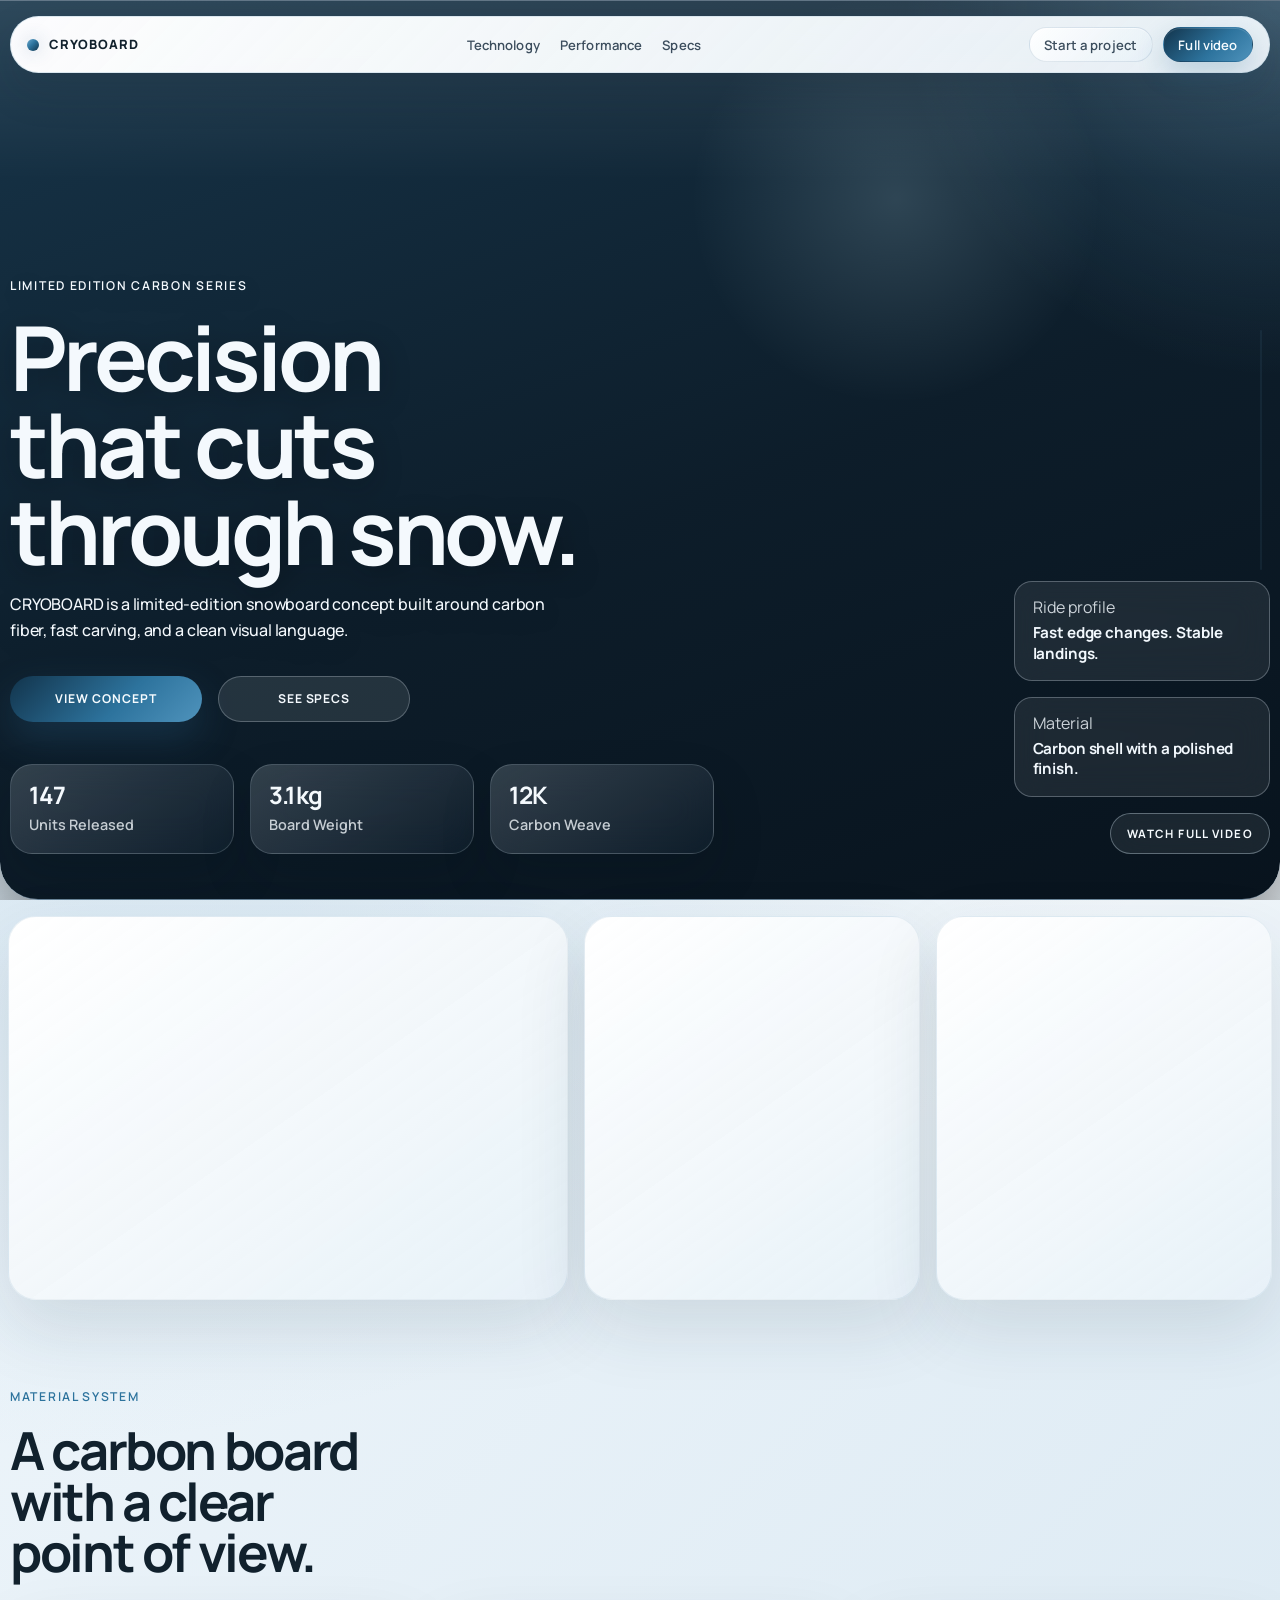
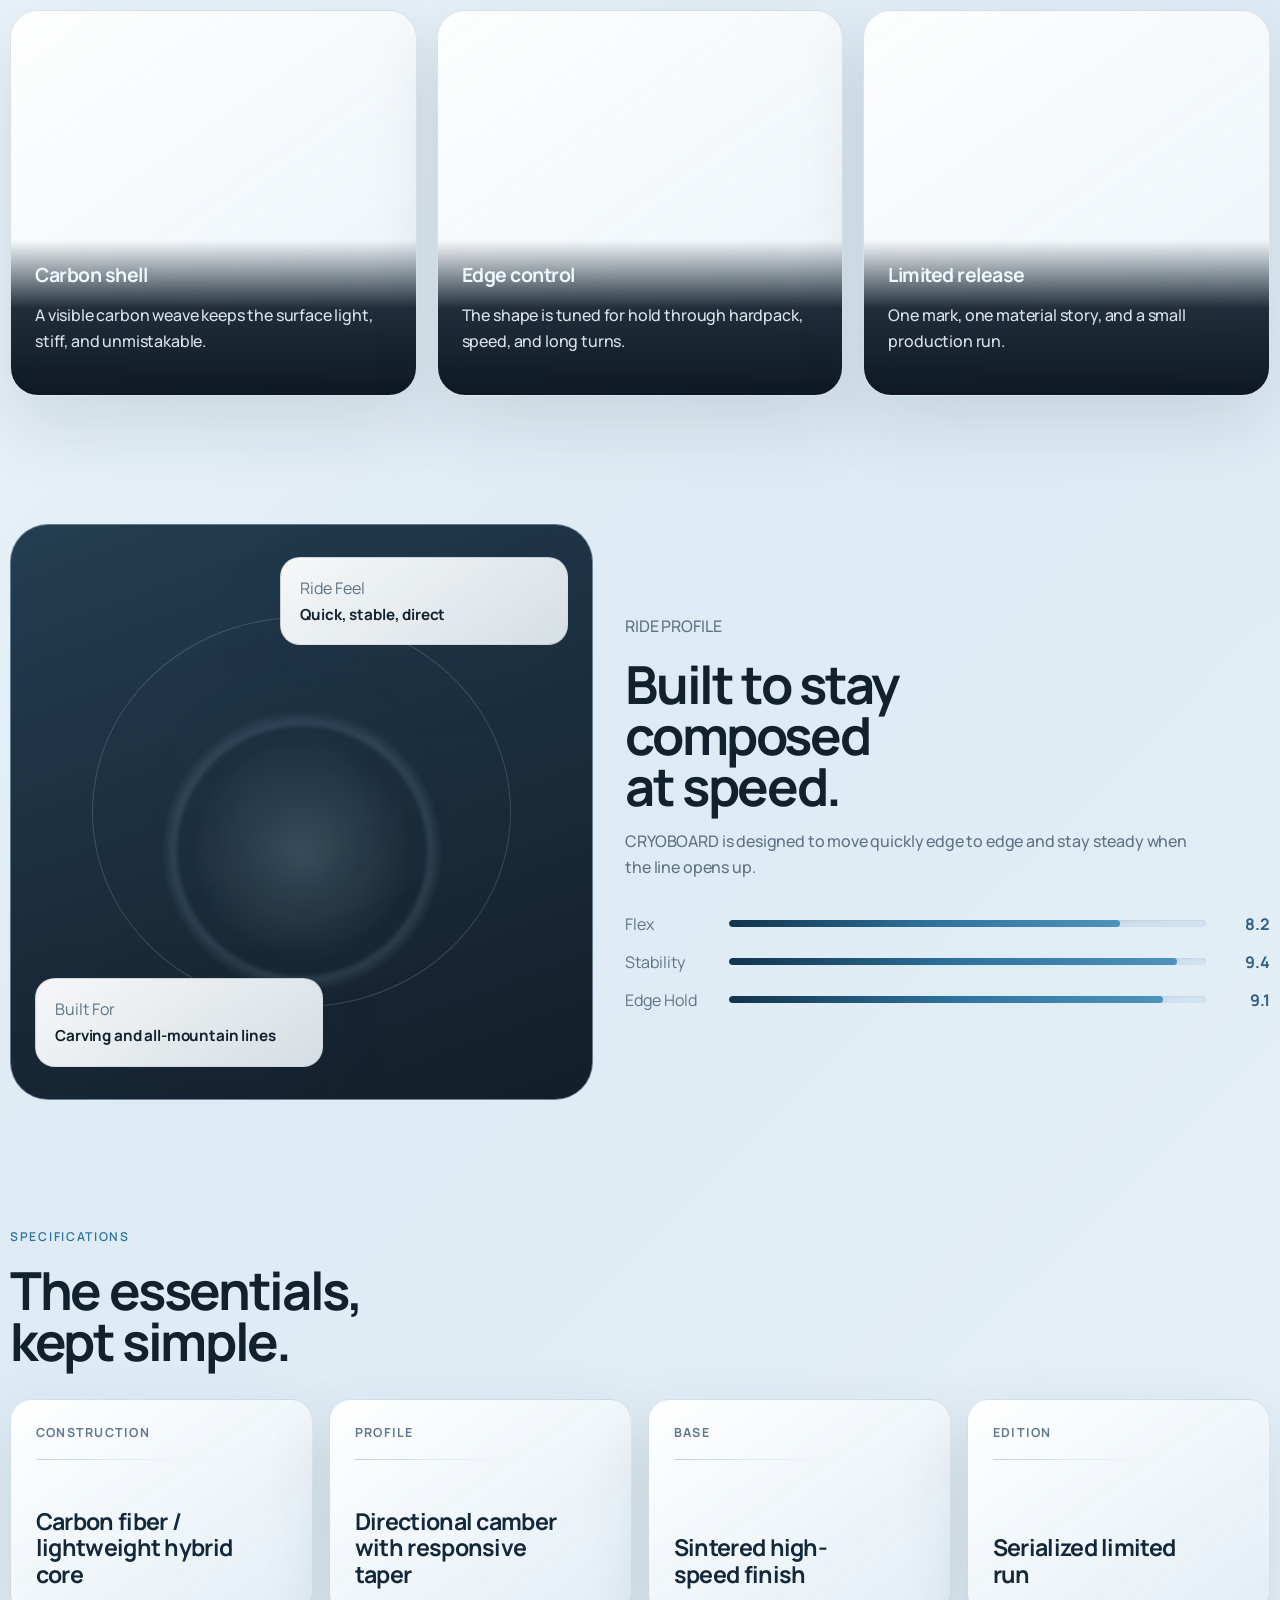
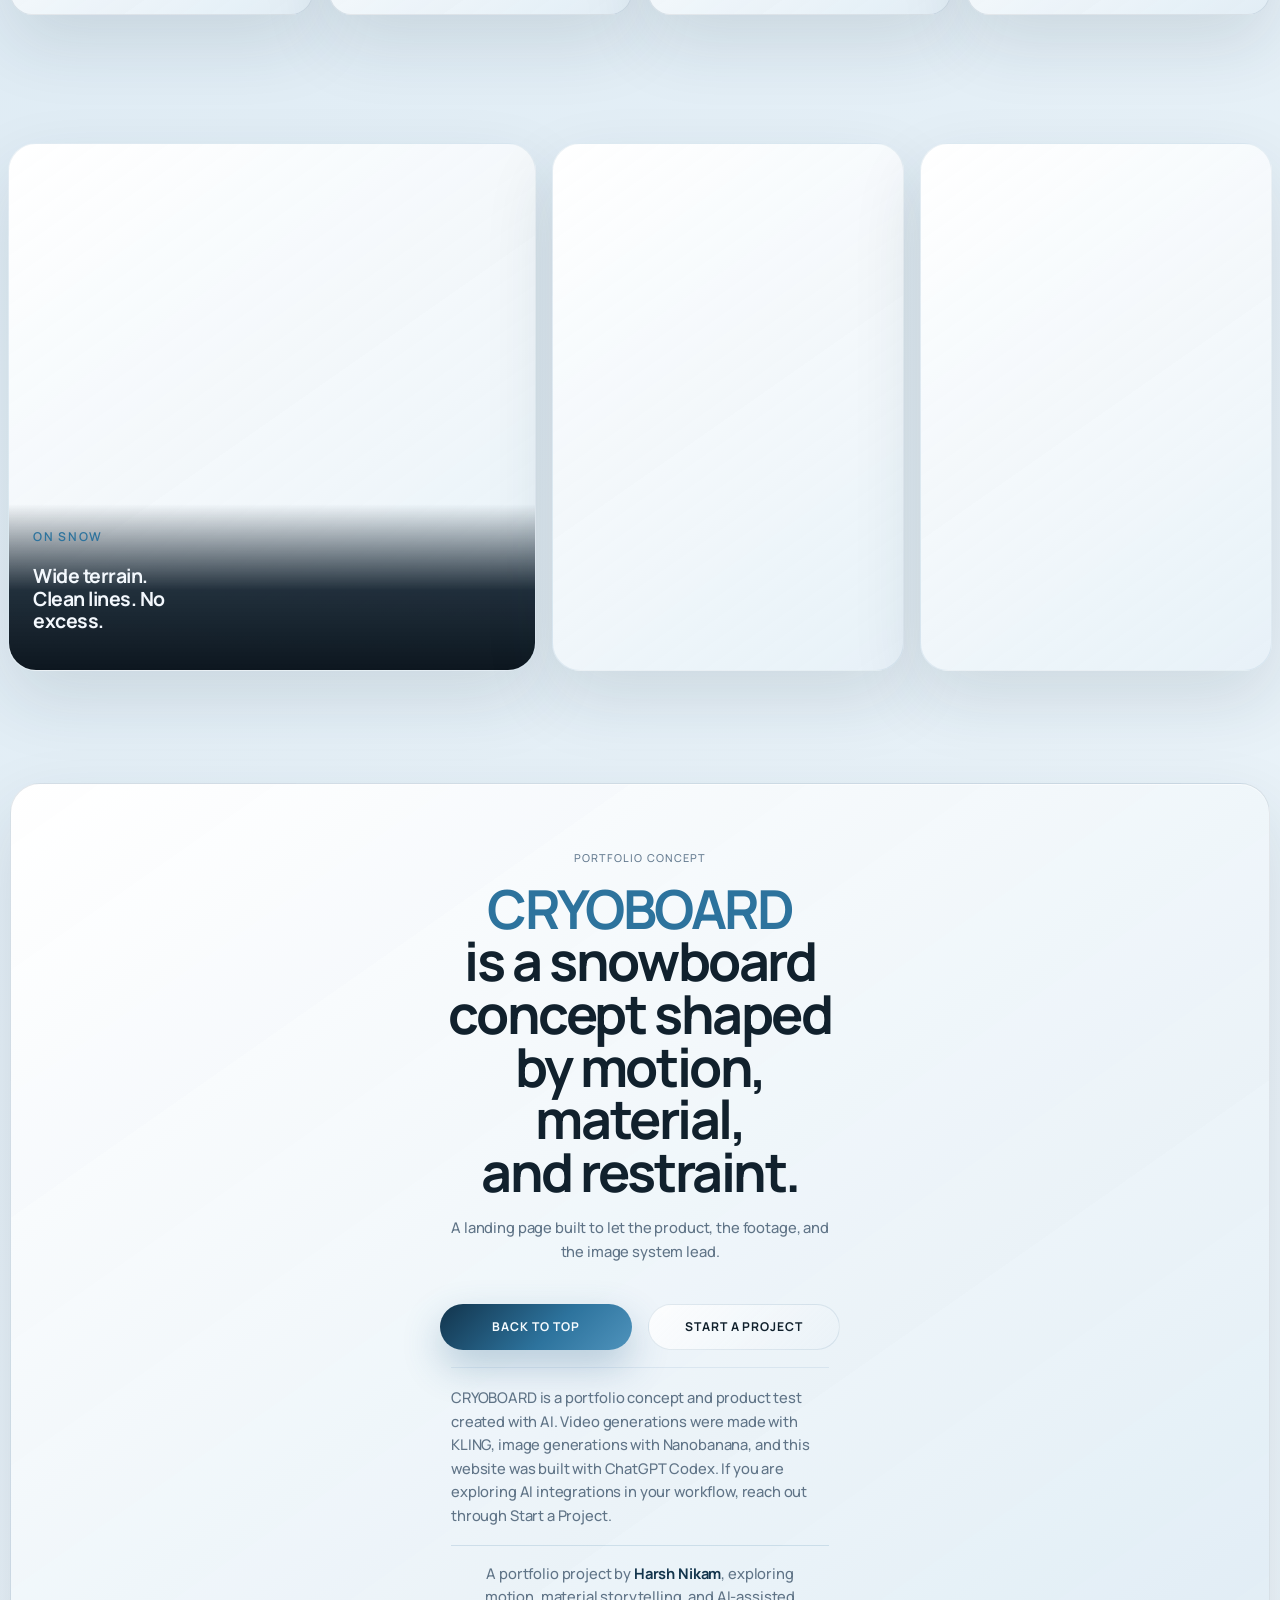
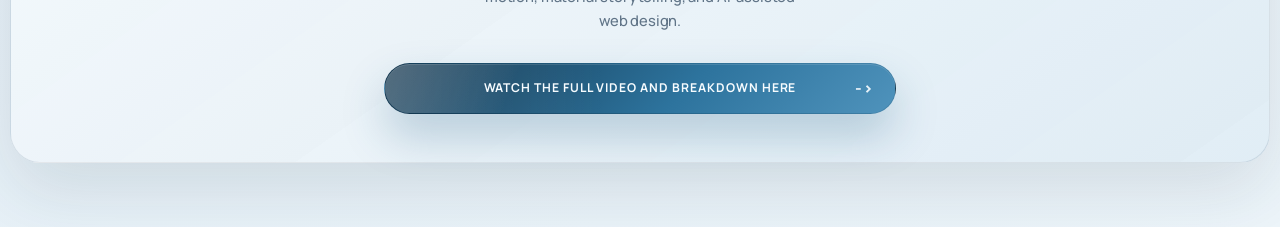
==== index.html @ 6bb3ffb6 "Enforce 30 second hero loop" ====
<!DOCTYPE html>
<html lang="en">
  <head>
    <meta charset="UTF-8" />
    <meta name="viewport" content="width=device-width, initial-scale=1.0" />
    <title>CRYOBOARD | Limited Edition Snowboard</title>
    <meta
      name="description"
      content="CRYOBOARD is a limited-edition carbon fiber snowboard built for precision, speed, and a sleek winter silhouette."
    />
    <link rel="preconnect" href="https://fonts.googleapis.com" />
    <link rel="preconnect" href="https://fonts.gstatic.com" crossorigin />
    <link
      href="https://fonts.googleapis.com/css2?family=Manrope:wght@400;500;600;700;800&display=swap"
      rel="stylesheet"
    />
    <link rel="stylesheet" href="./styles.css" />
  </head>
  <body class="is-loading">
    <div class="intro-loader" aria-hidden="true">
      <div class="intro-loader__glow"></div>
      <div class="intro-loader__board-wrap">
        <div class="intro-loader__board">
          <div class="intro-loader__board-shine"></div>
          <span class="intro-loader__board-logo">CRYOBOARD</span>
        </div>
      </div>
      <p class="intro-loader__label">Loading the descent</p>
    </div>

    <div class="scroll-rail" aria-hidden="true">
      <span class="scroll-rail__fill"></span>
    </div>

    <header class="site-header">
      <a class="brand" href="#top" aria-label="Cryoboard home">
        <span class="brand-mark"></span>
        <span class="brand-text">CRYOBOARD</span>
      </a>
      <nav class="site-nav" aria-label="Primary">
        <a href="#technology">Technology</a>
        <a href="#performance">Performance</a>
        <a href="#specs">Specs</a>
      </nav>
      <div class="header-actions">
        <a class="header-cta" href="mailto:harshnikam09@gmail.com">Start a project</a>
        <a class="header-cta header-cta-highlight" href="./video.html">Full video</a>
      </div>
    </header>

    <div class="page-shell">
      <div class="ambient ambient-left"></div>
      <div class="ambient ambient-right"></div>
      <main id="top">
        <section class="hero hero-full">
          <div class="hero-visual reveal" data-parallax="0.1">
            <div class="board-stage video-stage">
              <div class="hero-video-shell" aria-hidden="true">
                <iframe
                  id="hero-video-player"
                  class="hero-video-frame"
                  src="https://www.youtube.com/embed/lN1hoBVX73U?autoplay=1&mute=1&controls=0&disablekb=1&fs=0&loop=1&playlist=lN1hoBVX73U&modestbranding=1&playsinline=1&rel=0&iv_load_policy=3&enablejsapi=1&end=30"
                  title="Cryoboard hero film"
                  allow="autoplay; encrypted-media; picture-in-picture"
                  referrerpolicy="strict-origin-when-cross-origin"
                  tabindex="-1"
                ></iframe>
              </div>
              <div class="hero-overlay">
                <div class="hero-overlay-inner">
                  <div class="hero-copy reveal">
                    <p class="eyebrow">Limited Edition Carbon Series</p>
                    <h1>Precision that cuts through snow.</h1>
                    <p class="hero-text">
                      CRYOBOARD is a limited-edition snowboard concept built
                      around carbon fiber, fast carving, and a clean visual
                      language.
                    </p>
                    <div class="hero-actions">
                      <a class="button button-primary" href="#cta"
                        >View Concept</a
                      >
                      <a class="button button-secondary" href="#specs"
                        >See Specs</a
                      >
                    </div>
                    <div class="hero-metrics">
                      <div>
                        <span class="metric-value">147</span>
                        <span class="metric-label">Units Released</span>
                      </div>
                      <div>
                        <span class="metric-value">3.1kg</span>
                        <span class="metric-label">Board Weight</span>
                      </div>
                      <div>
                        <span class="metric-value">12K</span>
                        <span class="metric-label">Carbon Weave</span>
                      </div>
                    </div>
                  </div>

                  <div class="hero-sidecards reveal">
                    <div class="stage-card">
                      <span>Ride profile</span>
                      <strong>Fast edge changes. Stable landings.</strong>
                    </div>
                    <div class="stage-card">
                      <span>Material</span>
                      <strong>Carbon shell with a polished finish.</strong>
                    </div>
                    <a class="hero-badge hero-badge-link" href="./video.html"
                      >Watch full video</a
                    >
                  </div>
                </div>
              </div>
            </div>
          </div>
        </section>

        <section class="section image-marquee reveal">
          <article class="marquee-card marquee-wide">
            <img
              data-parallax="0.08"
              src="./assets/images/hero-board-logo.png"
              loading="lazy"
              decoding="async"
              alt="Rider holding the CRYOBOARD carbon fiber snowboard with logo visible."
            />
          </article>
          <article class="marquee-card">
            <img
              data-parallax="0.12"
              src="./assets/images/board-edge-closeup.png"
              loading="lazy"
              decoding="async"
              alt="Close-up of the polished carbon fiber snowboard edge."
            />
          </article>
          <article class="marquee-card">
            <img
              data-parallax="0.14"
              src="./assets/images/rider-portrait.png"
              loading="lazy"
              decoding="async"
              alt="Portrait of a snowboard rider in icy outerwear."
            />
          </article>
        </section>

        <section id="technology" class="section technology">
          <div class="section-heading reveal">
            <p class="eyebrow">Material System</p>
            <h2>A carbon board with a clear point of view.</h2>
          </div>

          <div class="technology-grid">
            <article class="feature-panel feature-photo reveal">
              <img
                data-parallax="0.12"
                src="./assets/images/binding-closeup.png"
                loading="lazy"
                decoding="async"
                alt="Close-up of carbon fiber binding details on the snowboard."
              />
              <div class="feature-overlay">
                <h3>Carbon shell</h3>
                <p>
                  A visible carbon weave keeps the surface light, stiff, and
                  unmistakable.
                </p>
              </div>
            </article>
            <article class="feature-panel feature-photo reveal">
              <img
                data-parallax="0.12"
                src="./assets/images/binding-deck.png"
                loading="lazy"
                decoding="async"
                alt="Close-up of the snowboard deck and bindings covered in snow."
              />
              <div class="feature-overlay">
                <h3>Edge control</h3>
                <p>
                  The shape is tuned for hold through hardpack, speed, and long
                  turns.
                </p>
              </div>
            </article>
            <article class="feature-panel feature-photo reveal">
              <img
                data-parallax="0.12"
                src="./assets/images/board-standing.png"
                loading="lazy"
                decoding="async"
                alt="CRYOBOARD standing upright in the snow with mountain backdrop."
              />
              <div class="feature-overlay">
                <h3>Limited release</h3>
                <p>
                  One mark, one material story, and a small production run.
                </p>
              </div>
            </article>
          </div>
        </section>

        <section id="performance" class="section performance">
          <div class="performance-layout">
            <div class="performance-visual reveal">
              <img
                class="performance-image"
                data-parallax="0.1"
                src="./assets/images/snow-spray-action.png"
                loading="lazy"
                decoding="async"
                alt="Snowboard rider carving at speed with snow spraying behind."
              />
              <div class="ice-orbit"></div>
              <div class="performance-card primary-card">
                <span>Ride Feel</span>
                <strong>Quick, stable, direct</strong>
              </div>
              <div class="performance-card secondary-card">
                <span>Built For</span>
                <strong>Carving and all-mountain lines</strong>
              </div>
            </div>
            <div class="performance-copy reveal">
              <p class="eyebrow">Ride Profile</p>
              <h2>Built to stay composed at speed.</h2>
              <p>
                CRYOBOARD is designed to move quickly edge to edge and stay
                steady when the line opens up.
              </p>
              <div class="stat-list">
                <div class="stat-item">
                  <span class="stat-label">Flex</span>
                  <span class="stat-bar"><i style="width: 82%"></i></span>
                  <span class="stat-value">8.2</span>
                </div>
                <div class="stat-item">
                  <span class="stat-label">Stability</span>
                  <span class="stat-bar"><i style="width: 94%"></i></span>
                  <span class="stat-value">9.4</span>
                </div>
                <div class="stat-item">
                  <span class="stat-label">Edge Hold</span>
                  <span class="stat-bar"><i style="width: 91%"></i></span>
                  <span class="stat-value">9.1</span>
                </div>
              </div>
            </div>
          </div>
        </section>

        <section id="specs" class="section specs">
          <div class="section-heading reveal">
            <p class="eyebrow">Specifications</p>
            <h2>The essentials, kept simple.</h2>
          </div>

          <div class="spec-grid">
            <article class="spec-card reveal">
              <span>Construction</span>
              <strong>Carbon fiber / lightweight hybrid core</strong>
            </article>
            <article class="spec-card reveal">
              <span>Profile</span>
              <strong>Directional camber with responsive taper</strong>
            </article>
            <article class="spec-card reveal">
              <span>Base</span>
              <strong>Sintered high-speed finish</strong>
            </article>
            <article class="spec-card reveal">
              <span>Edition</span>
              <strong>Serialized limited run</strong>
            </article>
          </div>
        </section>

        <section class="section story-grid">
          <article class="story-card story-large reveal">
            <img
              data-parallax="0.08"
              src="./assets/images/panorama-rider.png"
              loading="lazy"
              decoding="async"
              alt="Wide CRYOBOARD riding shot on an alpine slope."
            />
            <div class="story-copy">
              <p class="eyebrow">On Snow</p>
              <h3>Wide terrain. Clean lines. No excess.</h3>
            </div>
          </article>
          <article class="story-card reveal">
            <img
              data-parallax="0.12"
              src="./assets/images/board-standing.png"
              loading="lazy"
              decoding="async"
              alt="CRYOBOARD planted in fresh snow."
            />
          </article>
          <article class="story-card reveal">
            <img
              data-parallax="0.12"
              src="./assets/images/rider-portrait.png"
              loading="lazy"
              decoding="async"
              alt="Snowboard rider portrait in reflective goggles."
            />
          </article>
        </section>

        <section id="cta" class="section cta-section reveal">
          <p class="eyebrow">Portfolio Concept</p>
          <h2><span class="cta-brand">CRYOBOARD</span> is a snowboard concept shaped by motion, material, and restraint.</h2>
          <p>
            A landing page built to let the product, the footage, and the image
            system lead.
          </p>
          <div class="hero-actions">
            <a class="button button-primary" href="#top">Back to Top</a>
            <a class="button button-secondary" href="mailto:harshnikam09@gmail.com"
              >Start a Project</a
            >
          </div>
          <p class="cta-note">
            CRYOBOARD is a portfolio concept and product test created with AI.
            Video generations were made with KLING, image generations with
            Nanobanana, and this website was built with ChatGPT Codex. If you
            are exploring AI integrations in your workflow, reach out through
            Start a Project.
          </p>
          <p class="portfolio-signoff">
            A portfolio project by <strong>Harsh Nikam</strong>, exploring motion,
            material storytelling, and AI-assisted web design.
          </p>
          <a class="button button-primary button-featured" href="./video.html"
            ><span>Watch the full video and breakdown here</span></a
          >
        </section>
      </main>
    </div>

    <script src="./script.js"></script>
  </body>
</html>
---- styles.css ----
:root {
  --bg: #e8f1f7;
  --bg-soft: #d7e4ee;
  --panel: rgba(247, 250, 252, 0.82);
  --panel-strong: rgba(251, 253, 254, 0.96);
  --line: rgba(56, 89, 117, 0.14);
  --line-strong: rgba(47, 83, 112, 0.24);
  --text: #11212d;
  --muted: #5f7386;
  --accent: #2d739d;
  --accent-deep: #12344c;
  --accent-mid: #4f93bc;
  --accent-soft: #cfe4f1;
  --accent-pale: #eef7fc;
  --accent-glow: rgba(85, 150, 194, 0.24);
  --white-soft: #f6fbfe;
  --shadow: 0 28px 70px rgba(26, 47, 66, 0.12);
  --radius-xl: 38px;
  --radius-lg: 28px;
  --max-width: 1760px;
  --font-sans: "Manrope", sans-serif;
}

* {
  box-sizing: border-box;
}

[data-parallax] {
  --parallax-offset: 0px;
  transform: translate3d(0, var(--parallax-offset), 0);
}

html {
  scroll-behavior: smooth;
  scroll-padding-top: 7rem;
}

body.is-loading {
  overflow: hidden;
}

body {
  margin: 0;
  min-height: 100vh;
  background:
    radial-gradient(circle at top left, rgba(96, 157, 198, 0.34), transparent 28%),
    radial-gradient(circle at 78% 10%, rgba(255, 255, 255, 0.85), transparent 18%),
    linear-gradient(135deg, #f7fbfe 0%, #deebf4 46%, #edf5fa 100%);
  color: var(--text);
  font-family: var(--font-sans);
  overflow-x: hidden;
}

body.is-lightbox-open {
  overflow: hidden;
}

body.video-page {
  background:
    radial-gradient(circle at top left, rgba(82, 145, 187, 0.3), transparent 30%),
    radial-gradient(circle at 82% 14%, rgba(255, 255, 255, 0.82), transparent 22%),
    linear-gradient(155deg, #f5fbfe 0%, #d8e6ef 42%, #edf4f8 100%);
}

:focus-visible {
  outline: 3px solid rgba(47, 111, 149, 0.28);
  outline-offset: 3px;
}

body::before {
  content: "";
  position: fixed;
  inset: 0;
  pointer-events: none;
  background-image:
    linear-gradient(rgba(64, 109, 148, 0.035) 1px, transparent 1px),
    linear-gradient(90deg, rgba(64, 109, 148, 0.03) 1px, transparent 1px);
  background-size: 160px 160px;
  mask-image: linear-gradient(180deg, rgba(0, 0, 0, 0.35), transparent 88%);
}

.page-shell {
  position: relative;
  isolation: isolate;
  opacity: 0;
  transform: translateY(24px) scale(0.995);
  transition:
    opacity 900ms ease,
    transform 900ms ease;
}

body.is-ready .page-shell {
  opacity: 1;
  transform: none;
}

.intro-loader {
  position: fixed;
  inset: 0;
  z-index: 120;
  display: grid;
  place-items: center;
  gap: 1.5rem;
  background:
    radial-gradient(circle at 50% 35%, rgba(119, 186, 227, 0.42), transparent 20%),
    linear-gradient(160deg, #f7fbfe 0%, #dce9f3 100%);
  transition:
    opacity 700ms ease,
    visibility 700ms ease;
}

body.is-ready .intro-loader {
  opacity: 0;
  visibility: hidden;
  pointer-events: none;
}

.intro-loader__glow {
  position: absolute;
  width: 28rem;
  height: 28rem;
  border-radius: 50%;
  background: radial-gradient(circle, rgba(152, 203, 236, 0.42), transparent 62%);
  filter: blur(18px);
}

.intro-loader__board-wrap {
  position: relative;
  perspective: 1400px;
}

.intro-loader__board {
  position: relative;
  width: clamp(7rem, 8vw, 8.5rem);
  height: clamp(20rem, 32vw, 28rem);
  border-radius: 999px;
  border: 1px solid rgba(218, 240, 255, 0.95);
  background:
    linear-gradient(115deg, rgba(255, 255, 255, 0.35), transparent 22%),
    linear-gradient(180deg, rgba(255, 255, 255, 0.06), rgba(0, 0, 0, 0.34)),
    repeating-linear-gradient(
      125deg,
      #0e1821 0 10px,
      #15222d 10px 20px,
      #0f1923 20px 30px
    );
  box-shadow:
    inset 0 0 0 1px rgba(255, 255, 255, 0.08),
    0 28px 70px rgba(36, 66, 92, 0.18);
  transform-style: preserve-3d;
  animation: loader-spin 1.9s cubic-bezier(0.2, 0.8, 0.2, 1) forwards;
}

.intro-loader__board::before {
  content: "";
  position: absolute;
  inset: 0.55rem;
  border-radius: inherit;
  border: 2px solid rgba(111, 184, 230, 0.8);
  opacity: 0.9;
}

.intro-loader__board-shine {
  position: absolute;
  inset: 1rem;
  border-radius: inherit;
  background:
    linear-gradient(125deg, rgba(255, 255, 255, 0.34), transparent 20%),
    linear-gradient(180deg, transparent, rgba(255, 255, 255, 0.04) 45%, transparent);
  mix-blend-mode: screen;
}

.intro-loader__board-logo {
  position: absolute;
  left: 50%;
  top: 50%;
  color: rgba(248, 251, 255, 0.98);
  font-family: var(--font-sans);
  font-size: clamp(1rem, 1.3vw, 1.2rem);
  font-weight: 800;
  letter-spacing: 0.16em;
  white-space: nowrap;
  transform: translate(-50%, -50%) rotate(90deg);
}

.intro-loader__label {
  position: relative;
  margin: 0;
  color: #47687f;
  font-family: var(--font-sans);
  font-size: 0.72rem;
  font-weight: 700;
  letter-spacing: 0.16em;
  text-transform: uppercase;
}

.scroll-rail {
  position: fixed;
  top: 50%;
  right: 1.1rem;
  z-index: 90;
  width: 2px;
  height: min(32vh, 15rem);
  border-radius: 999px;
  background: rgba(74, 110, 141, 0.14);
  transform: translateY(-50%);
}

.scroll-rail__fill {
  display: block;
  width: 100%;
  height: 0%;
  border-radius: inherit;
  background: linear-gradient(180deg, var(--accent-deep) 0%, var(--accent) 58%, #bddcef 100%);
  box-shadow: 0 0 18px rgba(91, 153, 204, 0.34);
}

.ambient {
  position: fixed;
  inset: auto;
  width: 34rem;
  height: 34rem;
  border-radius: 999px;
  filter: blur(70px);
  opacity: 0.38;
  pointer-events: none;
  z-index: -1;
}

.ambient-left {
  top: 5rem;
  left: -10rem;
  background: rgba(116, 179, 220, 0.42);
}

.ambient-right {
  right: -8rem;
  bottom: 8rem;
  background: rgba(133, 169, 204, 0.28);
}

.site-header {
  position: fixed;
  top: 1rem;
  left: 50%;
  transform: translateX(-50%);
  z-index: 50;
  display: flex;
  align-items: center;
  justify-content: space-between;
  width: min(calc(100% - 1.25rem), var(--max-width));
  margin: 0;
  padding: 0.65rem 1rem;
  border: 1px solid rgba(216, 229, 238, 0.9);
  border-radius: 999px;
  background:
    linear-gradient(135deg, rgba(255, 255, 255, 0.92), rgba(233, 242, 248, 0.72)),
    rgba(245, 249, 252, 0.9);
  backdrop-filter: blur(22px) saturate(150%);
  box-shadow: 0 18px 42px rgba(18, 34, 47, 0.14);
  transition:
    background 220ms ease,
    border-color 220ms ease,
    box-shadow 220ms ease,
    transform 220ms ease;
}

.site-header.is-scrolled {
  background:
    linear-gradient(135deg, rgba(255, 255, 255, 0.98), rgba(226, 238, 247, 0.88)),
    rgba(247, 250, 252, 0.96);
  border-color: rgba(197, 215, 228, 0.96);
  box-shadow: 0 22px 46px rgba(18, 34, 47, 0.18);
}

.brand,
.site-nav a,
.header-cta,
.button {
  text-decoration: none;
}

.header-actions {
  display: inline-flex;
  align-items: center;
  gap: 0.65rem;
}

.brand {
  display: inline-flex;
  align-items: center;
  gap: 0.6rem;
  color: var(--text);
}

.brand-mark {
  width: 0.75rem;
  height: 0.75rem;
  border-radius: 50%;
  background: linear-gradient(135deg, #6ba9cf 0%, var(--accent) 45%, var(--accent-deep) 100%);
  box-shadow: 0 0 18px rgba(45, 92, 132, 0.3);
}

.brand-text,
.eyebrow,
h1,
h2,
h3,
.metric-value,
.button,
.header-cta {
  font-family: var(--font-sans);
}

.brand-text {
  letter-spacing: 0.08em;
  font-size: 0.8rem;
  font-weight: 800;
  text-transform: uppercase;
  line-height: 1;
}

.site-nav {
  display: flex;
  gap: 1.25rem;
}

.site-nav a,
.header-cta {
  color: rgba(19, 40, 59, 0.82);
  font-size: 0.82rem;
  font-weight: 600;
  letter-spacing: 0.01em;
}

.site-nav a:hover,
.header-cta:hover {
  color: #13283b;
}

.header-cta {
  padding: 0.45rem 0.9rem;
  border: 1px solid rgba(92, 130, 159, 0.18);
  border-radius: 999px;
  background:
    linear-gradient(135deg, rgba(255, 255, 255, 0.92), rgba(223, 236, 245, 0.7)),
    rgba(255, 255, 255, 0.56);
  box-shadow: inset 0 1px 0 rgba(255, 255, 255, 0.44);
}

.header-cta-highlight {
  color: var(--white-soft);
  border-color: rgba(31, 89, 128, 0.16);
  background: linear-gradient(135deg, var(--accent-deep) 0%, var(--accent) 58%, var(--accent-mid) 100%);
  box-shadow:
    0 12px 28px rgba(43, 99, 138, 0.24),
    inset 0 1px 0 rgba(255, 255, 255, 0.14);
}

.header-cta-highlight:hover {
  color: var(--white-soft);
}

.section {
  width: min(calc(100% - 1.25rem), var(--max-width));
  margin: 0 auto;
}

.hero {
  position: relative;
  width: 100%;
  min-height: 100vh;
  margin-top: 0;
  padding: 0;
}

.hero-full {
  overflow: clip;
}

.eyebrow {
  margin: 0 0 1.25rem;
  color: var(--accent);
  font-size: 0.76rem;
  font-weight: 600;
  letter-spacing: 0.14em;
  text-transform: uppercase;
}

h1,
h2 {
  margin: 0;
  line-height: 0.97;
  letter-spacing: -0.045em;
  font-weight: 700;
  text-wrap: balance;
}

h1 {
  max-width: 11ch;
  font-size: clamp(3.8rem, 7vw, 7rem);
}

h2 {
  max-width: 13ch;
  font-size: clamp(2.4rem, 4.1vw, 4.4rem);
}

h3 {
  margin: 0 0 0.8rem;
  font-size: 1.22rem;
  font-weight: 700;
  letter-spacing: -0.025em;
  line-height: 1.15;
}

.hero-text,
.performance-copy p,
.cta-section p,
.feature-panel p {
  max-width: 58ch;
  color: var(--muted);
  font-size: 1rem;
  font-weight: 500;
  line-height: 1.65;
  letter-spacing: -0.01em;
}

.hero-actions {
  display: flex;
  flex-wrap: wrap;
  gap: 1rem;
  margin-top: 2rem;
}

.button {
  display: inline-flex;
  align-items: center;
  justify-content: center;
  min-width: 12rem;
  padding: 1rem 1.4rem;
  border-radius: 999px;
  letter-spacing: 0.08em;
  text-transform: uppercase;
  font-size: 0.76rem;
  font-weight: 700;
  line-height: 1;
  transition:
    transform 200ms ease,
    border-color 200ms ease,
    background 200ms ease;
}

.button:hover {
  transform: translateY(-2px);
}

.button-primary {
  color: var(--white-soft);
  background: linear-gradient(135deg, var(--accent-deep) 0%, var(--accent) 58%, var(--accent-mid) 100%);
  box-shadow: 0 16px 38px rgba(43, 99, 138, 0.3);
}

.button-secondary {
  color: var(--text);
  border: 1px solid rgba(88, 128, 164, 0.16);
  background: linear-gradient(135deg, rgba(255, 255, 255, 0.88), rgba(234, 242, 248, 0.74));
}

.button-featured {
  position: relative;
  min-width: min(100%, 32rem);
  margin-top: 1.9rem;
  padding: 1.15rem 1.7rem;
  border: 1px solid rgba(18, 52, 76, 0.14);
  box-shadow:
    0 22px 44px rgba(29, 87, 126, 0.26),
    inset 0 1px 0 rgba(255, 255, 255, 0.12);
  overflow: hidden;
}

.button-featured::before {
  content: "";
  position: absolute;
  inset: 0;
  background:
    linear-gradient(115deg, rgba(255, 255, 255, 0.24), transparent 26%),
    linear-gradient(90deg, rgba(255, 255, 255, 0.1), transparent 45%);
  opacity: 0.9;
}

.button-featured::after {
  content: "->";
  position: absolute;
  right: 1.35rem;
  top: 50%;
  transform: translateY(-50%);
  color: rgba(246, 251, 254, 0.92);
  font-size: 1rem;
  font-weight: 800;
  letter-spacing: 0.04em;
}

.button-featured:hover {
  transform: translateY(-3px) scale(1.01);
  box-shadow:
    0 28px 54px rgba(29, 87, 126, 0.3),
    inset 0 1px 0 rgba(255, 255, 255, 0.16);
}

.button-featured span {
  position: relative;
  z-index: 1;
}

.hero-metrics {
  display: grid;
  grid-template-columns: repeat(3, minmax(0, 1fr));
  gap: 1rem;
  margin-top: 2.6rem;
}

.hero-metrics > div,
.feature-panel,
.spec-card,
.cta-section,
.performance-card {
  border: 1px solid var(--line);
  background:
    linear-gradient(145deg, rgba(255, 255, 255, 0.82), rgba(224, 237, 246, 0.42)),
    var(--panel);
  backdrop-filter: blur(18px);
  box-shadow: var(--shadow);
}

.hero-metrics > div {
  padding: 1.15rem;
  border-radius: 22px;
}

.metric-value {
  display: block;
  margin-bottom: 0.35rem;
  color: #163f61;
  font-size: 1.5rem;
  font-weight: 700;
  letter-spacing: -0.04em;
  line-height: 1;
}

.metric-label {
  color: var(--muted);
  font-size: 0.9rem;
  font-weight: 600;
  line-height: 1.35;
}

.hero-visual {
  position: relative;
  width: 100%;
  height: 100vh;
  will-change: transform;
}

.board-stage {
  position: relative;
  min-height: 100%;
  height: 100%;
  border: 1px solid rgba(187, 214, 235, 0.5);
  border-left: 0;
  border-right: 0;
  border-radius: 0 0 var(--radius-xl) var(--radius-xl);
  background:
    radial-gradient(circle at top right, rgba(117, 179, 217, 0.26), transparent 24%),
    linear-gradient(160deg, #17354a 0%, #0d1d2a 55%, #08131d 100%);
  overflow: hidden;
}

.video-stage {
  box-shadow: 0 40px 90px rgba(0, 0, 0, 0.5);
}

.board-stage::before {
  content: "";
  position: absolute;
  inset: 0;
  background:
    linear-gradient(180deg, rgba(255, 255, 255, 0.1), transparent 20%),
    radial-gradient(circle at 70% 22%, rgba(205, 242, 255, 0.16), transparent 18%);
}

.hero-video-shell,
.hero-video-frame {
  position: absolute;
  inset: 0;
}

.hero-video-shell {
  overflow: hidden;
}

.hero-video-frame {
  top: 50%;
  left: 50%;
  width: max(100%, calc(100vh * 1.7778));
  height: max(100%, calc(100vw * 0.5625));
  border: 0;
  transform: translate(-50%, -50%) scale(1.12);
  transform-origin: center center;
  pointer-events: none;
  filter: saturate(1.06) contrast(1.04) brightness(0.92);
}

.hero-badge {
  position: relative;
  z-index: 2;
  display: inline-flex;
  align-items: center;
  justify-content: center;
  padding: 0.75rem 1rem;
  border: 1px solid rgba(223, 243, 255, 0.34);
  border-radius: 999px;
  background: rgba(242, 248, 252, 0.08);
  color: var(--white-soft);
  font-family: var(--font-sans);
  font-size: 0.72rem;
  font-weight: 700;
  letter-spacing: 0.12em;
  text-transform: uppercase;
  backdrop-filter: blur(16px);
}

.hero-badge-link {
  text-decoration: none;
  transition:
    transform 180ms ease,
    background 180ms ease,
    border-color 180ms ease,
    box-shadow 180ms ease;
}

.hero-badge-link:hover {
  transform: translateY(-2px);
  border-color: rgba(223, 243, 255, 0.52);
  background: rgba(242, 248, 252, 0.16);
  box-shadow: 0 16px 30px rgba(8, 18, 27, 0.18);
}

.hero-overlay {
  position: absolute;
  inset: 0;
  z-index: 2;
}

.hero-overlay-inner {
  width: min(calc(100% - 1.25rem), var(--max-width));
  height: 100%;
  margin: 0 auto;
  display: grid;
  grid-template-columns: minmax(0, 1fr) minmax(15rem, 18rem);
  align-items: end;
  gap: clamp(1.5rem, 3vw, 3rem);
  padding: clamp(8.5rem, 14vh, 11rem) 0 clamp(2rem, 5vh, 3rem);
}

.hero-copy {
  align-self: end;
  max-width: min(44rem, 90vw);
}

.hero .eyebrow,
.hero h1,
.hero .hero-text {
  color: #f4f9fd;
  text-shadow: 0 8px 30px rgba(5, 12, 18, 0.32);
}

.hero .hero-text {
  max-width: 34rem;
}

.hero .button-secondary {
  color: #f4f9fd;
  border-color: rgba(231, 243, 252, 0.26);
  background: rgba(242, 248, 252, 0.1);
}

.hero .hero-metrics > div {
  background:
    linear-gradient(145deg, rgba(232, 246, 255, 0.18), rgba(60, 111, 145, 0.08)),
    rgba(11, 22, 34, 0.28);
  border-color: rgba(226, 241, 252, 0.18);
  box-shadow: 0 24px 50px rgba(6, 14, 22, 0.18);
}

.hero .metric-value,
.hero .metric-label {
  color: #f4f9fd;
}

.hero .metric-label {
  opacity: 0.78;
}

.hero-sidecards {
  display: flex;
  flex-wrap: wrap;
  gap: 1rem;
  align-self: end;
  justify-self: end;
  align-items: flex-end;
  justify-content: flex-end;
}

.board-glow {
  position: absolute;
  right: 2rem;
  top: 4rem;
  width: 15rem;
  height: 15rem;
  border-radius: 50%;
  background: rgba(138, 215, 255, 0.3);
  filter: blur(80px);
}

.stage-card {
  position: relative;
  z-index: 2;
  max-width: 16rem;
  padding: 1rem 1.1rem;
  border: 1px solid rgba(232, 244, 255, 0.28);
  border-radius: 18px;
  background: rgba(244, 249, 253, 0.08);
  backdrop-filter: blur(16px);
}

.stage-card span,
.spec-card span,
.performance-card span,
.stat-label,
.feature-panel p,
.gallery-panel span {
  display: block;
  color: var(--muted);
}

.stage-card span,
.stage-card strong {
  color: #f2f8fd;
}

.stage-card span {
  opacity: 0.82;
  line-height: 1.2;
}

.spec-card strong,
.performance-card strong {
  display: block;
  margin-top: 0.35rem;
  font-size: 0.95rem;
  line-height: 1.35;
  letter-spacing: -0.01em;
  color: var(--text);
}

.stage-card strong {
  display: block;
  margin-top: 0.35rem;
  font-size: 0.95rem;
  line-height: 1.35;
  letter-spacing: -0.01em;
  color: #f2f8fd;
}

.section-heading {
  margin-bottom: 2rem;
}

.technology,
.performance,
.specs,
.gallery,
.story-grid,
.cta-section {
  padding: 4rem 0;
}

.image-marquee {
  display: grid;
  grid-template-columns: 1.25fr 0.75fr 0.75fr;
  gap: 1rem;
  width: min(calc(100% - 1rem), 1840px);
  padding: 1rem 0 1.5rem;
}

.gallery {
  width: min(calc(100% - 1rem), 1840px);
}

.marquee-card,
.story-card {
  position: relative;
  overflow: hidden;
  border-radius: 28px;
  border: 1px solid rgba(95, 138, 175, 0.12);
  background:
    linear-gradient(145deg, rgba(255, 255, 255, 0.92), rgba(226, 238, 246, 0.78)),
    var(--panel-strong);
  box-shadow: var(--shadow);
}

.marquee-card {
  min-height: 20rem;
}

.marquee-wide {
  min-height: 24rem;
}

.marquee-card img,
.feature-photo img,
.performance-image,
.gallery-panel img,
.story-card img {
  width: 100%;
  height: 100%;
  object-fit: cover;
  display: block;
  transform: translate3d(0, var(--parallax-offset, 0px), 0)
    scale(var(--media-scale, 1.1));
  transform-origin: var(--media-origin, center 40%);
}

.marquee-card img,
.story-card img,
.feature-photo img,
.gallery-panel img,
.performance-image {
  filter: saturate(0.95) contrast(1.02);
  will-change: transform;
}

.image-marquee .marquee-card:nth-child(1) img {
  --media-scale: 1.08;
  --media-origin: center 42%;
}

.image-marquee .marquee-card:nth-child(2) img {
  --media-scale: 1.16;
  --media-origin: center 42%;
}

.image-marquee .marquee-card:nth-child(3) img {
  --media-scale: 1.12;
  --media-origin: center 40%;
}

.technology-grid {
  display: grid;
  grid-template-columns: repeat(3, minmax(0, 1fr));
  gap: 1.25rem;
}

.feature-panel {
  min-height: 18rem;
  padding: 1.5rem;
  border-radius: var(--radius-lg);
}

.feature-photo {
  position: relative;
  overflow: hidden;
  padding: 0;
}

.feature-photo img {
  min-height: 24rem;
}

.technology-grid .feature-panel:nth-child(1) img {
  --media-scale: 1.12;
  --media-origin: center 38%;
}

.technology-grid .feature-panel:nth-child(2) img {
  --media-scale: 1.14;
  --media-origin: center 42%;
}

.technology-grid .feature-panel:nth-child(3) img {
  --media-scale: 1.12;
  --media-origin: center 38%;
}

.feature-overlay {
  position: absolute;
  inset: auto 0 0 0;
  padding: 1.5rem;
  background: linear-gradient(180deg, transparent, rgba(10, 24, 37, 0.9) 44%, rgba(9, 20, 31, 0.98) 100%);
}

.feature-overlay h3,
.feature-overlay p {
  color: #eef7fd;
}

.feature-overlay p {
  opacity: 0.9;
}

.performance-layout {
  display: grid;
  grid-template-columns: 0.95fr 1.05fr;
  gap: 2rem;
  align-items: center;
}

.performance-visual {
  position: relative;
  min-height: 36rem;
  border-radius: var(--radius-xl);
  border: 1px solid rgba(187, 214, 235, 0.48);
  background:
    linear-gradient(160deg, rgba(19, 46, 67, 0.92), rgba(10, 21, 31, 0.96)),
    radial-gradient(circle at center, rgba(123, 190, 231, 0.22), transparent 42%);
  overflow: hidden;
}

.performance-image {
  position: absolute;
  inset: 0;
  filter: saturate(0.95) brightness(0.8) contrast(1.02);
  --media-scale: 1.12;
  --media-origin: center 38%;
}

.performance-visual::before {
  content: "";
  position: absolute;
  inset: auto auto 5.5rem 50%;
  width: 20rem;
  height: 20rem;
  border-radius: 50%;
  transform: translateX(-50%);
  background:
    radial-gradient(circle, rgba(210, 240, 255, 0.16), transparent 50%),
    radial-gradient(circle at 50% 50%, transparent 55%, rgba(193, 229, 252, 0.14) 56%, transparent 62%);
  filter: blur(2px);
}

.ice-orbit {
  position: absolute;
  inset: 16% 14%;
  border-radius: 50%;
  border: 1px solid rgba(205, 237, 255, 0.18);
}

.performance-card {
  position: absolute;
  width: min(18rem, calc(100% - 3rem));
  padding: 1.2rem;
  border-radius: 20px;
}

.primary-card {
  top: 2rem;
  right: 1.5rem;
}

.secondary-card {
  left: 1.5rem;
  bottom: 2rem;
}

.stat-list {
  display: grid;
  gap: 1rem;
  margin-top: 2rem;
}

.stat-item {
  display: grid;
  grid-template-columns: 5.5rem 1fr 3rem;
  gap: 1rem;
  align-items: center;
}

.stat-bar {
  height: 0.45rem;
  border-radius: 999px;
  background: linear-gradient(90deg, rgba(27, 60, 86, 0.16), rgba(190, 215, 232, 0.42));
  overflow: hidden;
  box-shadow: inset 0 1px 2px rgba(12, 26, 39, 0.08);
}

.stat-bar i {
  display: block;
  height: 100%;
  border-radius: inherit;
  background: linear-gradient(90deg, var(--accent-deep) 0%, var(--accent) 52%, var(--accent-mid) 100%);
  box-shadow: 0 0 18px rgba(83, 142, 183, 0.34);
}

.stat-value {
  color: #315f85;
  text-align: right;
  font-weight: 700;
}

.spec-grid {
  display: grid;
  grid-template-columns: repeat(4, minmax(0, 1fr));
  gap: 1rem;
}

.spec-card {
  position: relative;
  display: flex;
  flex-direction: column;
  justify-content: space-between;
  min-height: 13.5rem;
  padding: 1.65rem 1.55rem;
  border-radius: 22px;
  background:
    linear-gradient(145deg, rgba(255, 255, 255, 0.96), rgba(223, 236, 245, 0.88)),
    var(--panel);
}

.spec-card::after {
  content: "";
  position: absolute;
  left: 1.55rem;
  right: 1.55rem;
  top: 3.7rem;
  height: 1px;
  background: linear-gradient(90deg, rgba(45, 115, 157, 0.3), rgba(207, 228, 241, 0.2), transparent);
}

.spec-card span {
  position: relative;
  z-index: 1;
  margin-bottom: 0.9rem;
  font-family: var(--font-sans);
  font-size: 0.78rem;
  letter-spacing: 0.1em;
  font-weight: 700;
  text-transform: uppercase;
  line-height: 1.2;
  color: #5f7890;
}

.spec-card strong {
  position: relative;
  z-index: 1;
  max-width: 14ch;
  font-size: 1.45rem;
  line-height: 1.14;
  letter-spacing: -0.03em;
  font-weight: 700;
  color: #13283b;
}

.gallery-strip {
  display: grid;
  grid-template-columns: 1.15fr 0.9fr 1fr;
  gap: 1rem;
}

.gallery-panel {
  position: relative;
  min-height: 34rem;
  border: 1px solid rgba(95, 138, 175, 0.12);
  border-radius: 30px;
  overflow: hidden;
  background: linear-gradient(160deg, #dce9f2 0%, #cfdfe9 100%);
}

.gallery-panel img {
  position: absolute;
  inset: 0;
  filter: saturate(0.95) brightness(0.78);
}

.gallery-panel.panel-a img {
  --media-scale: 1.12;
  --media-origin: center 40%;
}

.gallery-panel.panel-b img {
  --media-scale: 1.14;
  --media-origin: center 38%;
}

.gallery-panel.panel-c img {
  --media-scale: 1.12;
  --media-origin: center 36%;
}

.gallery-panel::before,
.gallery-panel::after {
  content: "";
  position: absolute;
  inset: 0;
}

.gallery-panel::before {
  background:
    linear-gradient(180deg, rgba(255, 255, 255, 0.18), transparent 22%),
    linear-gradient(180deg, transparent 38%, rgba(10, 26, 40, 0.62));
}

.gallery-panel span {
  position: absolute;
  left: 1.35rem;
  bottom: 1.25rem;
  z-index: 1;
  letter-spacing: 0.12em;
  text-transform: uppercase;
  font-size: 0.72rem;
  color: #eef8ff;
  font-weight: 700;
  line-height: 1.2;
}

.story-grid {
  display: grid;
  grid-template-columns: 1.2fr 0.8fr 0.8fr;
  gap: 1rem;
  width: min(calc(100% - 1rem), 1840px);
}

.story-card {
  min-height: 22rem;
}

.story-large {
  min-height: 30rem;
}

.story-card.story-large img {
  --media-scale: 1.1;
  --media-origin: center 42%;
}

.story-grid .story-card:nth-child(2) img {
  --media-scale: 1.12;
  --media-origin: center 40%;
}

.story-grid .story-card:nth-child(3) img {
  --media-scale: 1.14;
  --media-origin: center 34%;
}

.story-copy {
  position: absolute;
  left: 0;
  right: 0;
  bottom: 0;
  padding: 1.5rem;
  background: linear-gradient(180deg, transparent, rgba(10, 25, 38, 0.9) 52%, rgba(8, 18, 27, 0.98) 100%);
}

.story-copy h3 {
  max-width: 12ch;
  color: #f3f8fd;
}

.cta-section {
  margin-top: 3rem;
  margin-bottom: 4rem;
  padding: 3rem;
  border-radius: 30px;
  text-align: center;
  background:
    linear-gradient(145deg, rgba(255, 255, 255, 0.96), rgba(221, 235, 244, 0.9)),
    var(--panel);
  display: flex;
  flex-direction: column;
  align-items: center;
  box-shadow:
    var(--shadow),
    inset 0 1px 0 rgba(255, 255, 255, 0.56);
}

.cta-section h2,
.cta-section p {
  margin-left: auto;
  margin-right: auto;
}

.cta-section .eyebrow {
  margin-bottom: 1rem;
  font-size: 0.68rem;
  letter-spacing: 0.1em;
  color: #677d92;
}

.cta-section h2 {
  max-width: 12.5ch;
  font-size: clamp(2.2rem, 4.2vw, 4.4rem);
  line-height: 0.98;
  letter-spacing: -0.045em;
  text-align: center;
}

.cta-brand {
  color: var(--accent);
}

.cta-section p {
  max-width: 42ch;
  margin-top: 1.1rem;
  font-size: 0.92rem;
  line-height: 1.6;
  color: #607487;
}

.cta-section .hero-actions {
  width: 100%;
  justify-content: center;
  margin-top: 1.6rem;
}

.cta-note {
  align-self: stretch;
  width: 100%;
  max-width: none;
  margin: 2rem auto 0;
  padding-top: 1.1rem;
  border-top: 1px solid rgba(78, 125, 168, 0.12);
  font-size: 0.64rem;
  line-height: 1.45;
  letter-spacing: 0.005em;
  color: rgba(96, 116, 135, 0.72);
  text-align: left;
}

.portfolio-signoff {
  margin: 1.4rem auto 0;
  padding: 1rem 1.25rem 0;
  border-top: 1px solid rgba(45, 115, 157, 0.16);
  max-width: 42rem;
  color: #4e6578;
  font-size: 0.88rem;
  line-height: 1.65;
  text-align: center;
}

.portfolio-signoff strong {
  color: var(--accent-deep);
}

.video-main {
  padding-top: 8rem;
  padding-bottom: 4rem;
}

.video-hero {
  width: min(calc(100% - 1rem), 1920px);
  padding-top: 5.5rem;
  padding-bottom: 1.4rem;
}

.video-statement {
  width: 100%;
  max-width: 96rem;
  margin: 0 auto;
  text-align: center;
}

.video-kicker {
  margin: 0 0 1.35rem;
  color: #4f83aa;
  font-size: 0.74rem;
  font-weight: 700;
  letter-spacing: 0.18em;
  text-transform: uppercase;
}

.video-manifesto {
  display: grid;
  gap: 0.12em;
  max-width: none;
  width: min(100%, 15.5ch);
  margin: 0 auto;
  color: #102130;
  font-size: clamp(3.55rem, 8vw, 7.4rem);
  font-weight: 800;
  font-style: italic;
  line-height: 0.9;
  letter-spacing: -0.055em;
  text-transform: uppercase;
  text-wrap: balance;
}

.video-manifesto span {
  display: block;
}

.video-manifesto-copy {
  max-width: 31rem;
  margin: 1.5rem auto 0;
  color: #5e7488;
  font-size: 0.95rem;
  font-weight: 600;
  line-height: 1.65;
}

.video-player-section {
  width: min(calc(100% - 1rem), 1920px);
  padding-top: 1rem;
  padding-bottom: 2rem;
}

.video-player-shell {
  padding: 1.15rem;
  border: 1px solid rgba(162, 195, 220, 0.36);
  border-radius: 34px;
  background:
    linear-gradient(145deg, rgba(255, 255, 255, 0.72), rgba(219, 234, 244, 0.48)),
    rgba(245, 250, 253, 0.68);
  box-shadow:
    0 28px 70px rgba(19, 42, 60, 0.12),
    inset 0 1px 0 rgba(255, 255, 255, 0.52);
  backdrop-filter: blur(22px);
}

.video-player-frame {
  position: relative;
  overflow: hidden;
  border-radius: 26px;
  border: 1px solid rgba(191, 219, 238, 0.38);
  background:
    radial-gradient(circle at top right, rgba(116, 180, 220, 0.16), transparent 24%),
    linear-gradient(160deg, #17354a 0%, #0d1d2a 55%, #08131d 100%);
  box-shadow: 0 30px 60px rgba(8, 18, 29, 0.24);
}

.video-player-frame::before {
  content: "";
  display: block;
  padding-top: min(56.25%, 78vh);
}

.video-player-frame iframe {
  position: absolute;
  inset: 0;
  width: 100%;
  height: 100%;
  border: 0;
}

.video-caption-bar {
  display: flex;
  align-items: center;
  justify-content: space-between;
  gap: 1rem;
  margin-top: 1rem;
  padding: 0.45rem 0.25rem 0;
}

.video-caption-label {
  display: block;
  margin-bottom: 0.25rem;
  color: #5f7890;
  font-size: 0.72rem;
  font-weight: 700;
  letter-spacing: 0.12em;
  text-transform: uppercase;
}

.video-caption-bar strong {
  color: #13283b;
  font-size: 1rem;
  line-height: 1.4;
}

.breakdown-section {
  width: min(calc(100% - 1rem), 1920px);
  padding-top: 1rem;
  padding-bottom: 4rem;
}

.breakdown-heading {
  display: flex;
  flex-direction: column;
  align-items: center;
  max-width: 52rem;
  margin-left: auto;
  margin-right: auto;
  margin-bottom: 1.6rem;
  text-align: center;
}

.breakdown-heading .eyebrow {
  margin-bottom: 0.9rem;
}

.breakdown-heading h2 {
  max-width: 10ch;
  margin-left: auto;
  margin-right: auto;
  text-align: center;
}

.breakdown-copy {
  max-width: 46rem;
  margin: 1.1rem auto 0;
  color: var(--muted);
  font-size: 1rem;
  font-weight: 500;
  line-height: 1.7;
  text-align: center;
  text-wrap: balance;
}

.breakdown-grid {
  display: grid;
  grid-template-columns: minmax(0, 1.1fr) minmax(17rem, 0.72fr) minmax(17rem, 0.72fr);
  gap: 1.1rem;
  align-items: stretch;
  width: min(100%, 90rem);
  margin: 0 auto;
  grid-auto-rows: minmax(12rem, auto);
}

.breakdown-card {
  position: relative;
  overflow: hidden;
  min-height: 24rem;
  border: 1px solid rgba(177, 205, 224, 0.32);
  border-radius: 30px;
  background:
    linear-gradient(145deg, rgba(255, 255, 255, 0.74), rgba(219, 234, 244, 0.48)),
    rgba(245, 250, 253, 0.72);
  box-shadow:
    0 24px 60px rgba(21, 43, 61, 0.12),
    inset 0 1px 0 rgba(255, 255, 255, 0.48);
}

.breakdown-card-featured {
  grid-column: 1 / span 2;
  grid-row: span 2;
  min-height: 100%;
}

.breakdown-card-board {
  grid-column: 3;
  grid-row: 1;
}

.breakdown-card-character {
  grid-column: 3;
  grid-row: 2;
}

.breakdown-card-figma-a {
  grid-column: 1;
  grid-row: 3;
}

.breakdown-card-video {
  grid-column: 2;
  grid-row: 3;
}

.breakdown-card-figma-b {
  grid-column: 3;
  grid-row: 3;
}

.breakdown-card img {
  width: 100%;
  height: 100%;
  object-fit: cover;
  display: block;
  filter: saturate(0.96) contrast(1.02);
}

.breakdown-card-trigger {
  position: absolute;
  inset: 0;
  z-index: 2;
  border: 0;
  background: transparent;
  cursor: zoom-in;
}

.breakdown-play-badge {
  position: absolute;
  top: 1rem;
  right: 1rem;
  z-index: 3;
  display: inline-flex;
  align-items: center;
  gap: 0.45rem;
  padding: 0.55rem 0.85rem;
  border: 1px solid rgba(228, 241, 251, 0.26);
  border-radius: 999px;
  background: rgba(8, 18, 27, 0.56);
  color: #f4f9fd;
  font-size: 0.72rem;
  font-weight: 700;
  letter-spacing: 0.12em;
  text-transform: uppercase;
  backdrop-filter: blur(10px);
  pointer-events: none;
}

.breakdown-play-badge::before {
  content: "";
  width: 0;
  height: 0;
  border-top: 0.35rem solid transparent;
  border-bottom: 0.35rem solid transparent;
  border-left: 0.52rem solid #f4f9fd;
}

.breakdown-card::after {
  content: "";
  position: absolute;
  inset: 0;
  background:
    linear-gradient(180deg, rgba(255, 255, 255, 0.02), transparent 35%),
    linear-gradient(180deg, transparent 48%, rgba(8, 18, 27, 0.78) 100%);
  pointer-events: none;
}

.breakdown-card-copy {
  position: absolute;
  left: 1.4rem;
  right: 1.4rem;
  bottom: 1.35rem;
  z-index: 3;
  pointer-events: none;
}

.breakdown-card-copy span {
  display: block;
  margin-bottom: 0.45rem;
  color: rgba(236, 246, 253, 0.86);
  font-size: 0.72rem;
  font-weight: 700;
  letter-spacing: 0.14em;
  text-transform: uppercase;
}

.breakdown-card-copy strong {
  display: block;
  max-width: 20ch;
  color: #f4f9fd;
  font-size: 1.18rem;
  font-weight: 700;
  line-height: 1.2;
  letter-spacing: -0.02em;
}

.render-video-section {
  width: min(calc(100% - 1rem), 1920px);
  padding-top: 0.5rem;
  padding-bottom: 4rem;
}

.workflow-section {
  width: min(calc(100% - 1rem), 1920px);
  padding-top: 0.5rem;
  padding-bottom: 3rem;
}

.workflow-heading {
  display: flex;
  flex-direction: column;
  align-items: center;
  max-width: 56rem;
  margin-left: auto;
  margin-right: auto;
  margin-bottom: 1.6rem;
  text-align: center;
}

.workflow-heading h2 {
  max-width: 12ch;
  margin-left: auto;
  margin-right: auto;
}

.workflow-copy {
  max-width: 42rem;
  margin: 1rem auto 0;
  color: var(--muted);
  font-size: 1rem;
  font-weight: 500;
  line-height: 1.7;
  text-align: center;
  text-wrap: balance;
}

.workflow-grid {
  display: grid;
  grid-template-columns: repeat(3, minmax(0, 1fr));
  gap: 1rem;
  width: min(100%, 92rem);
  margin: 0 auto;
}

.workflow-card {
  position: relative;
  min-height: 15.5rem;
  padding: 1.35rem;
  border: 1px solid rgba(172, 201, 221, 0.34);
  border-radius: 28px;
  background:
    linear-gradient(145deg, rgba(255, 255, 255, 0.78), rgba(220, 235, 245, 0.56)),
    rgba(245, 250, 253, 0.74);
  box-shadow:
    0 24px 60px rgba(21, 43, 61, 0.1),
    inset 0 1px 0 rgba(255, 255, 255, 0.56);
  backdrop-filter: blur(22px);
}

.workflow-icon {
  display: inline-flex;
  align-items: center;
  justify-content: center;
  width: 2.9rem;
  height: 2.9rem;
  margin-bottom: 3.2rem;
  border-radius: 999px;
  background: linear-gradient(135deg, #143a55 0%, #2d739d 70%, #74b4dc 100%);
  color: #f6fbfe;
  font-size: 0.86rem;
  font-weight: 800;
  letter-spacing: 0.02em;
  text-transform: uppercase;
  box-shadow: 0 14px 30px rgba(45, 115, 157, 0.24);
}

.workflow-card h3 {
  margin: 0 0 0.55rem;
  color: #13283b;
  font-size: 1.5rem;
  line-height: 1.02;
}

.workflow-card p {
  margin: 0;
  color: #607487;
  font-size: 0.98rem;
  font-weight: 500;
  line-height: 1.55;
  text-wrap: balance;
}

.render-video-heading {
  display: flex;
  flex-direction: column;
  align-items: center;
  max-width: 52rem;
  margin-left: auto;
  margin-right: auto;
  margin-bottom: 1.4rem;
  text-align: center;
}

.render-video-heading .eyebrow {
  margin-bottom: 0.9rem;
}

.render-video-heading h2 {
  max-width: 12ch;
  margin-left: auto;
  margin-right: auto;
  text-align: center;
}

.render-video-copy {
  max-width: 36rem;
  margin: 1rem auto 0;
  color: var(--muted);
  font-size: 0.98rem;
  font-weight: 500;
  line-height: 1.7;
  text-align: center;
  text-wrap: balance;
}

.render-video-shell {
  padding: 1rem;
  border: 1px solid rgba(172, 201, 221, 0.34);
  border-radius: 34px;
  background:
    linear-gradient(145deg, rgba(255, 255, 255, 0.72), rgba(219, 234, 244, 0.48)),
    rgba(245, 250, 253, 0.68);
  box-shadow:
    0 24px 60px rgba(21, 43, 61, 0.12),
    inset 0 1px 0 rgba(255, 255, 255, 0.52);
  backdrop-filter: blur(22px);
}

.render-video-player {
  display: block;
  width: 100%;
  border-radius: 26px;
  background: linear-gradient(160deg, #17354a 0%, #0d1d2a 55%, #08131d 100%);
  box-shadow: 0 24px 60px rgba(8, 18, 29, 0.24);
}

.conclusion-section {
  width: min(calc(100% - 1rem), 1920px);
  padding-top: 0.5rem;
  padding-bottom: 4rem;
}

.conclusion-heading {
  display: flex;
  flex-direction: column;
  align-items: center;
  max-width: 64rem;
  margin-left: auto;
  margin-right: auto;
  padding: 2.4rem 2rem;
  border: 1px solid rgba(172, 201, 221, 0.32);
  border-radius: 34px;
  background:
    linear-gradient(145deg, rgba(255, 255, 255, 0.78), rgba(220, 235, 245, 0.56)),
    rgba(245, 250, 253, 0.74);
  box-shadow:
    0 24px 60px rgba(21, 43, 61, 0.1),
    inset 0 1px 0 rgba(255, 255, 255, 0.56);
  backdrop-filter: blur(22px);
  text-align: center;
}

.conclusion-heading h2 {
  max-width: 14ch;
  margin-left: auto;
  margin-right: auto;
}

.conclusion-copy {
  max-width: 48rem;
  margin: 1rem auto 0;
  color: #607487;
  font-size: 1rem;
  font-weight: 500;
  line-height: 1.75;
  text-align: center;
  text-wrap: balance;
}

.conclusion-actions {
  display: flex;
  flex-wrap: wrap;
  justify-content: center;
  gap: 0.9rem;
  width: 100%;
  margin-top: 1.8rem;
}

.conclusion-return {
  width: 100%;
  margin-top: 1.2rem;
  padding-top: 1.1rem;
  border-top: 1px solid rgba(82, 127, 165, 0.12);
  text-align: center;
}

.conclusion-return-link {
  color: #58718a;
  font-size: 0.84rem;
  font-weight: 700;
  letter-spacing: 0.12em;
  text-decoration: none;
  text-transform: uppercase;
  transition: color 180ms ease, opacity 180ms ease;
}

.conclusion-return-link:hover {
  color: #13283b;
}

.lightbox {
  position: fixed;
  inset: 0;
  z-index: 140;
  display: grid;
  place-items: center;
  padding: 1.5rem;
  opacity: 0;
  visibility: hidden;
  transition:
    opacity 220ms ease,
    visibility 220ms ease;
}

.lightbox.is-open {
  opacity: 1;
  visibility: visible;
}

.lightbox-backdrop {
  position: absolute;
  inset: 0;
  border: 0;
  background:
    radial-gradient(circle at 50% 20%, rgba(88, 149, 191, 0.16), transparent 24%),
    rgba(6, 13, 20, 0.86);
  backdrop-filter: blur(18px);
}

.lightbox-dialog {
  position: relative;
  z-index: 1;
  width: min(100%, 1500px);
}

.lightbox-close {
  position: absolute;
  top: -0.25rem;
  right: 0;
  z-index: 2;
  padding: 0.7rem 1rem;
  border: 1px solid rgba(211, 233, 246, 0.24);
  border-radius: 999px;
  background: rgba(243, 249, 253, 0.12);
  color: #f4f9fd;
  font-family: var(--font-sans);
  font-size: 0.78rem;
  font-weight: 700;
  letter-spacing: 0.12em;
  text-transform: uppercase;
  cursor: pointer;
}

.lightbox-figure {
  margin: 0;
}

.lightbox-image {
  display: block;
  width: 100%;
  max-width: 100%;
  max-height: calc(100vh - 6rem);
  margin: 0 auto;
  border-radius: 28px;
  border: 1px solid rgba(199, 222, 238, 0.2);
  box-shadow: 0 30px 80px rgba(0, 0, 0, 0.42);
  object-fit: contain;
  background: rgba(8, 18, 27, 0.9);
}

.lightbox-video-wrap {
  position: relative;
  width: min(100vw - 3rem, 1400px);
  border-radius: 28px;
  overflow: hidden;
  border: 1px solid rgba(199, 222, 238, 0.2);
  box-shadow: 0 30px 80px rgba(0, 0, 0, 0.42);
  background: rgba(8, 18, 27, 0.96);
}

.lightbox-video-wrap::before {
  content: "";
  display: block;
  padding-top: 56.25%;
}

.lightbox-video {
  position: absolute;
  inset: 0;
  width: 100%;
  height: 100%;
  border: 0;
}

.lightbox-caption {
  margin-top: 0.9rem;
  color: rgba(232, 243, 250, 0.86);
  font-size: 0.86rem;
  font-weight: 700;
  letter-spacing: 0.1em;
  text-align: center;
  text-transform: uppercase;
}

.reveal {
  opacity: 0;
  transform: translate3d(0, calc(26px + var(--parallax-offset, 0px)), 0);
  transition:
    opacity 700ms ease,
    transform 700ms ease;
}

.reveal.is-visible {
  opacity: 1;
  transform: translate3d(0, var(--parallax-offset, 0px), 0);
}

@keyframes loader-spin {
  0% {
    opacity: 0;
    transform: rotateY(0deg) rotateZ(-14deg) translateY(30px) scale(0.82);
  }
  18% {
    opacity: 1;
  }
  60% {
    transform: rotateY(260deg) rotateZ(3deg) translateY(-8px) scale(1);
  }
  100% {
    opacity: 1;
    transform: rotateY(360deg) rotateZ(0deg) translateY(0) scale(1);
  }
}

@media (max-width: 1080px) {
  .hero,
  .performance-layout,
  .technology-grid,
  .spec-grid,
  .gallery-strip,
  .image-marquee,
  .workflow-grid,
  .breakdown-grid,
  .story-grid {
    grid-template-columns: 1fr;
  }

  .hero {
    min-height: auto;
    margin-top: 0;
  }

  .board-stage,
  .performance-visual,
  .gallery-panel,
  .marquee-card,
  .story-card,
  .breakdown-card {
    min-height: 30rem;
  }

  .hero-visual {
    height: auto;
    min-height: 100vh;
  }

  .hero-overlay-inner {
    grid-template-columns: 1fr;
    align-items: end;
  }

  .hero-sidecards {
    justify-self: start;
  }

  .spec-card,
  .feature-panel {
    min-height: auto;
  }

  .breakdown-card-featured,
  .breakdown-card-board,
  .breakdown-card-character,
  .breakdown-card-figma-a,
  .breakdown-card-video,
  .breakdown-card-figma-b {
    grid-column: auto;
    grid-row: auto;
  }
}

@media (max-width: 720px) {
  .scroll-rail {
    right: 0.5rem;
    height: 7rem;
  }

  .site-header {
    width: min(calc(100% - 0.75rem), var(--max-width));
    display: grid;
    grid-template-columns: 1fr auto;
    gap: 0.8rem 1rem;
    align-items: center;
    padding: 0.9rem 1rem;
    border-radius: 24px;
  }

  .site-nav {
    grid-column: 1 / -1;
    gap: 0.75rem;
    overflow-x: auto;
    padding-bottom: 0.2rem;
    scrollbar-width: none;
  }

  .site-nav::-webkit-scrollbar {
    display: none;
  }

  .header-actions {
    justify-self: end;
  }

  .technology,
  .performance,
  .specs,
  .gallery,
  .story-grid,
  .cta-section {
    padding-top: 2.5rem;
    padding-bottom: 2.5rem;
  }

  h1 {
    font-size: clamp(3rem, 14vw, 4.6rem);
  }

  h2 {
    font-size: clamp(2rem, 10vw, 3rem);
  }

  .hero-metrics {
    grid-template-columns: 1fr;
  }

  .stat-item {
    grid-template-columns: 1fr;
    gap: 0.55rem;
  }

  .stat-value {
    text-align: left;
  }

  .stage-card {
    max-width: 13rem;
  }

  .hero-badge {
    font-size: 0.66rem;
  }

  .hero-overlay-inner {
    width: min(calc(100% - 0.75rem), var(--max-width));
    padding-top: 10rem;
    padding-bottom: 1.5rem;
  }

  .hero-sidecards {
    flex-direction: column;
    align-items: stretch;
  }

  .cta-section {
    padding: 2rem 1.2rem;
  }

  .video-main {
    padding-top: 8.75rem;
  }

  .video-hero {
    padding-top: 2rem;
  }

  .video-manifesto {
    width: 100%;
    gap: 0.08em;
    font-size: clamp(2.9rem, 12vw, 5.35rem);
  }

  .video-manifesto-copy {
    max-width: 26rem;
    margin-left: auto;
    margin-right: auto;
  }

  .video-caption-bar {
    flex-direction: column;
    align-items: flex-start;
  }

  .lightbox {
    padding: 1rem;
  }

  .lightbox-close {
    top: -0.85rem;
  }

  .lightbox-image {
    max-height: calc(100vh - 7rem);
    border-radius: 22px;
  }

  .lightbox-video-wrap {
    width: min(100vw - 2rem, 1400px);
    border-radius: 22px;
  }
}
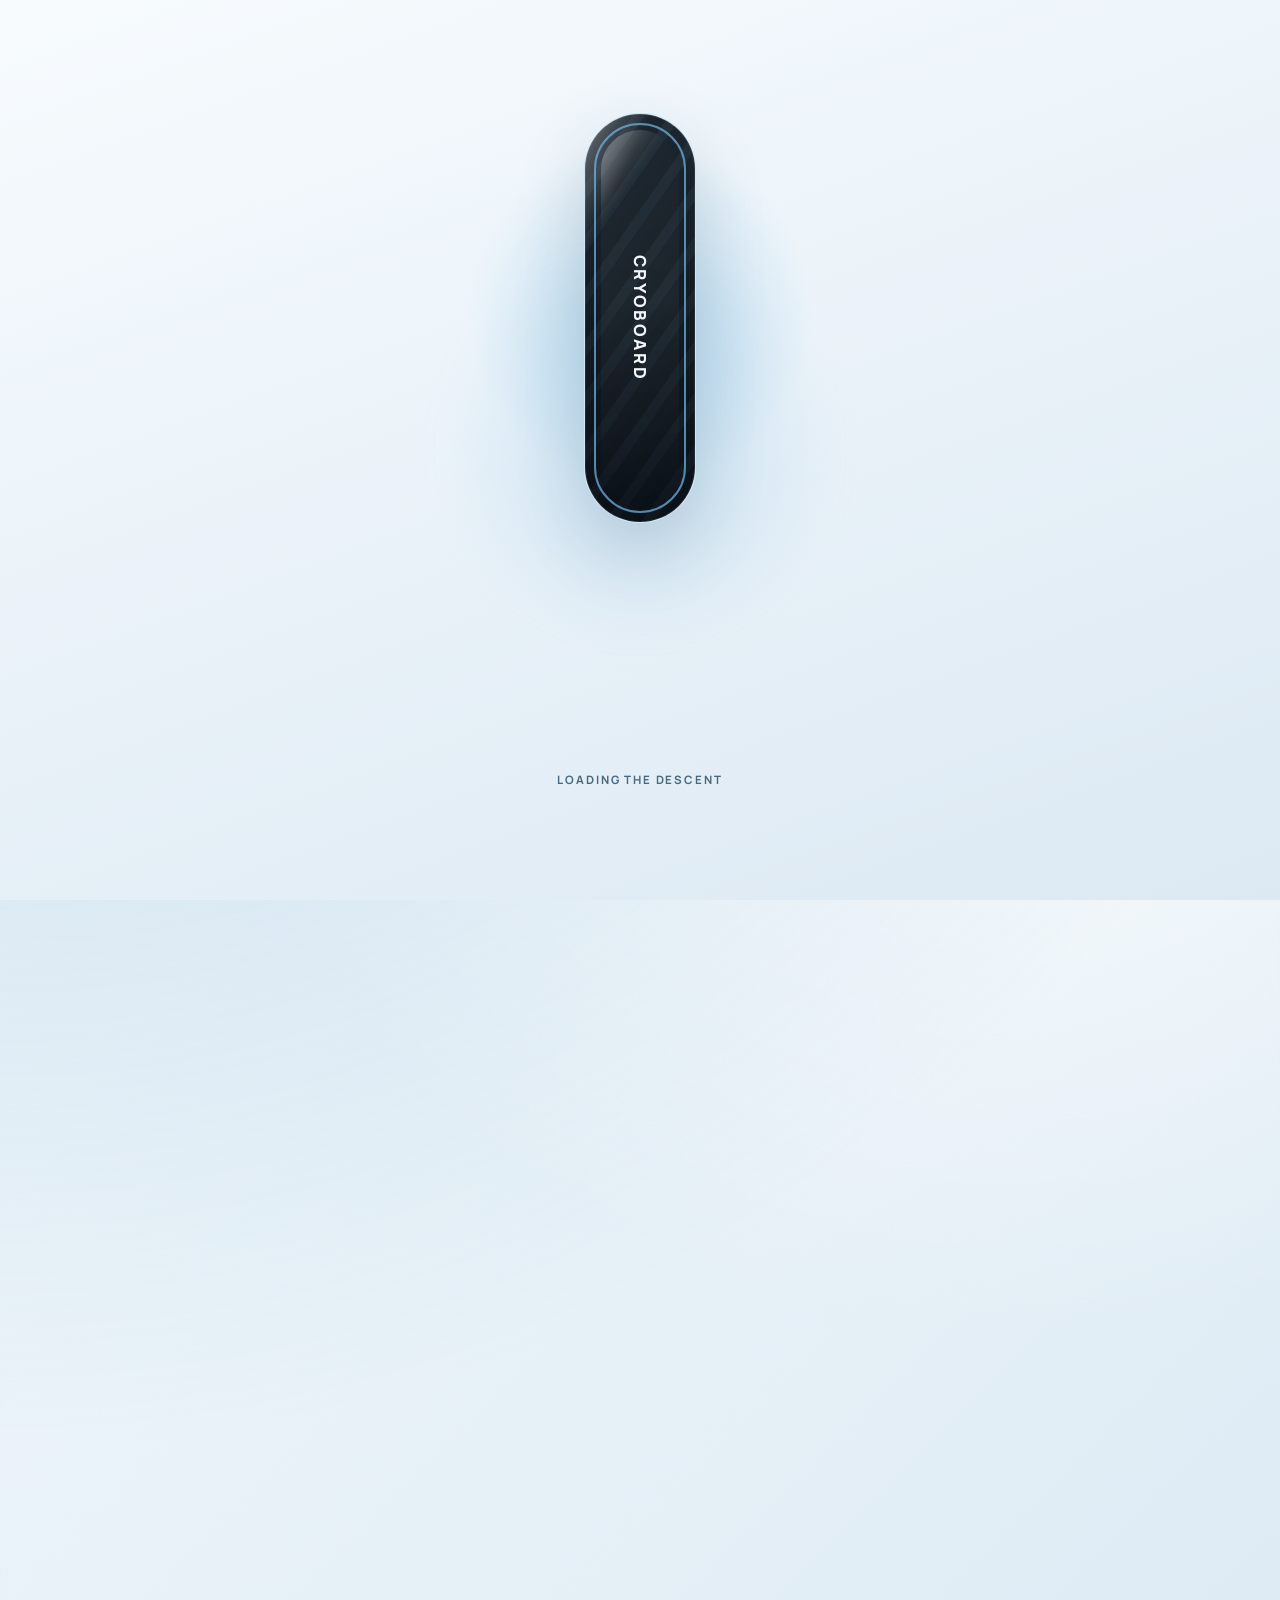
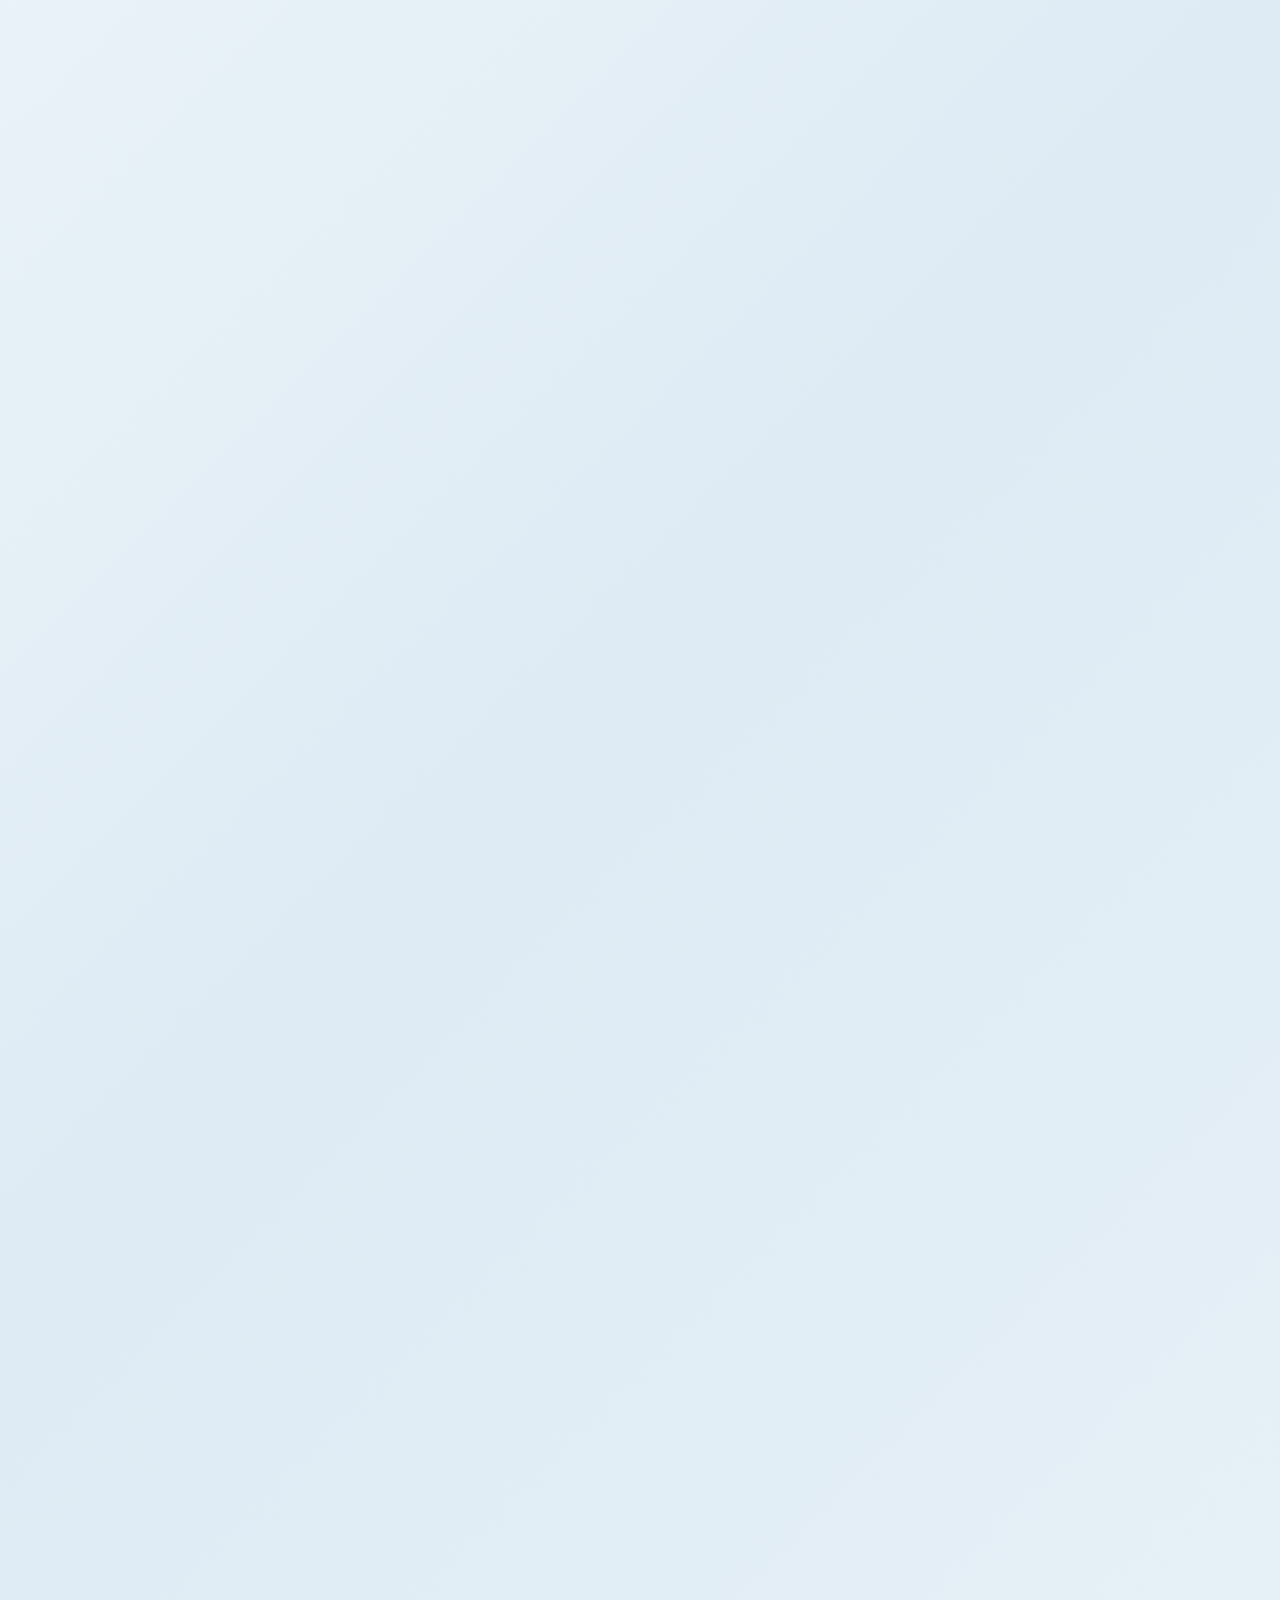
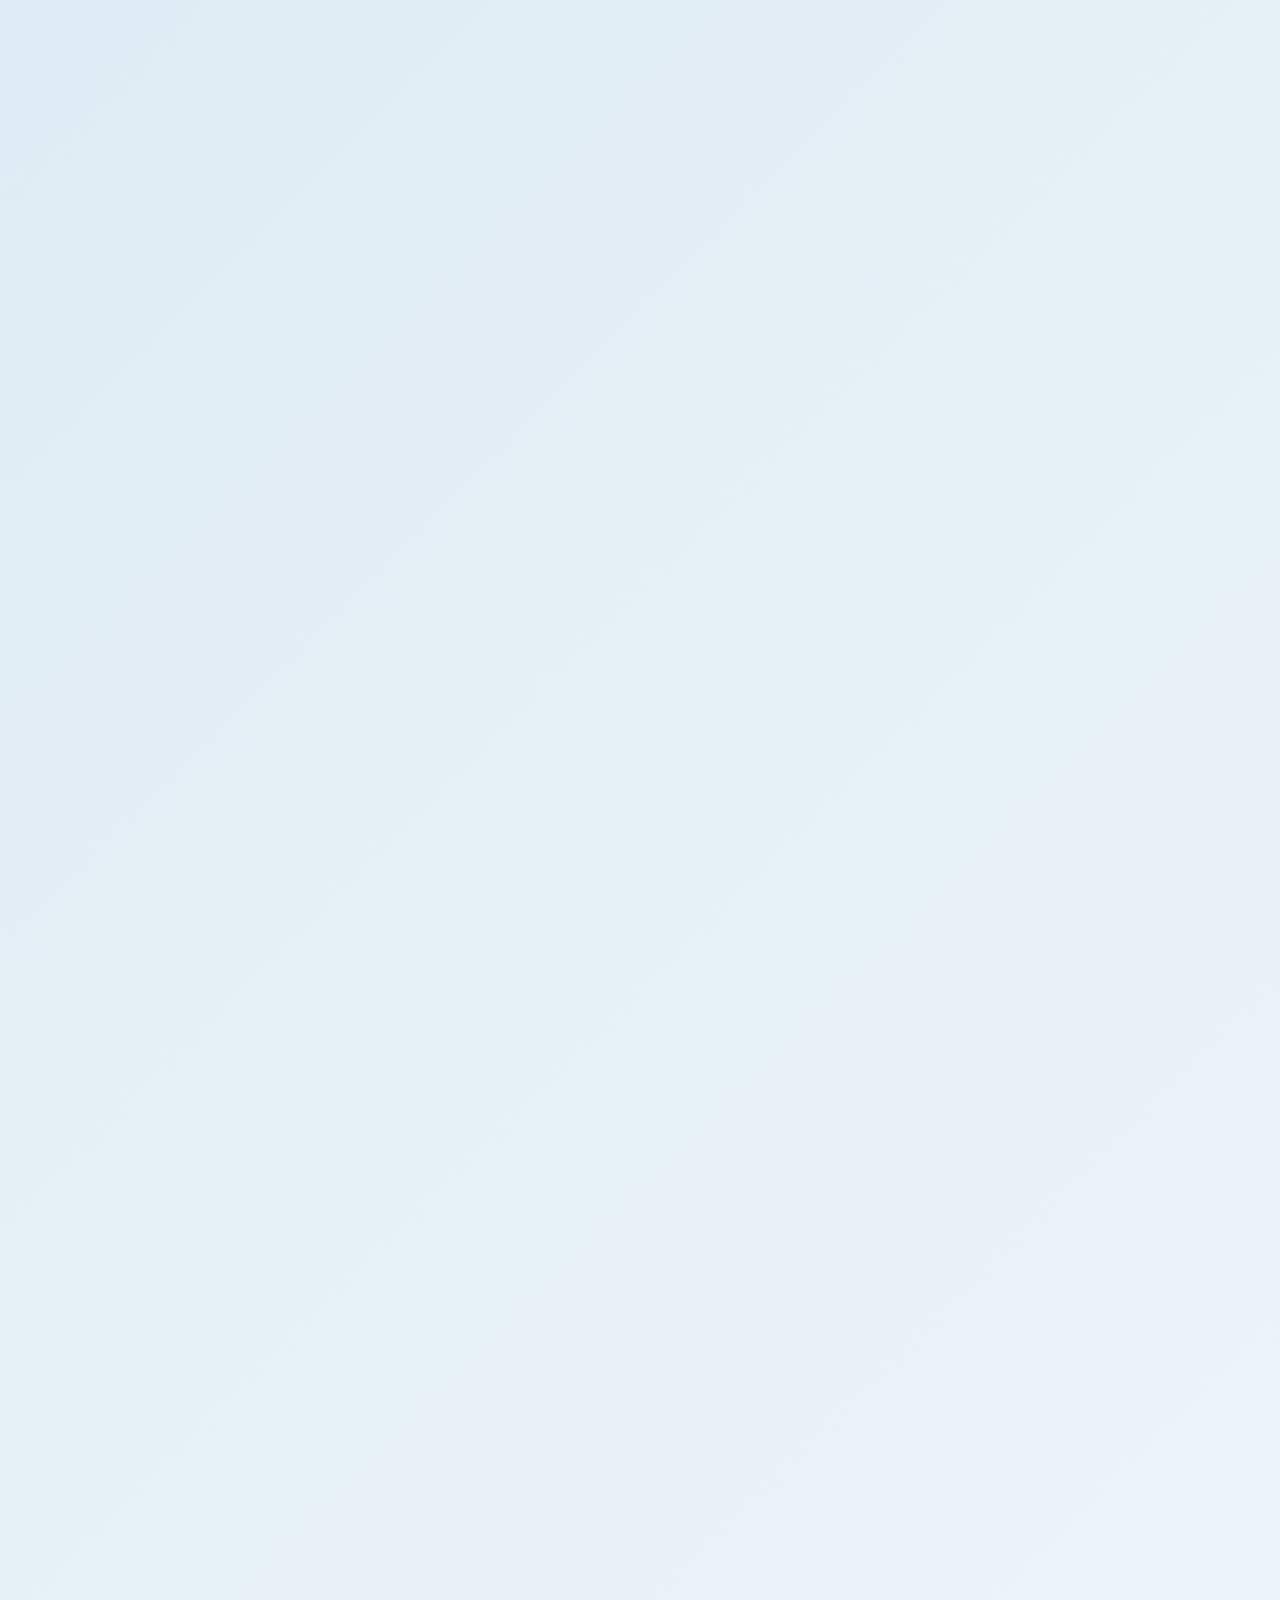
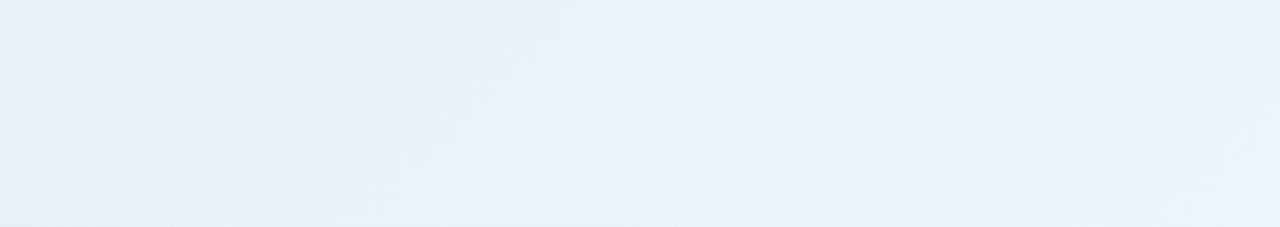
==== commit d48f27f4: "Install Vercel Web Analytics Implemented Vercel Web Analytics for the CRYOBOARD website.  ## What Wa" ====
--- a/index.html
+++ b/index.html
@@ -15,6 +15,10 @@
       rel="stylesheet"
     />
     <link rel="stylesheet" href="./styles.css" />
+    <script>
+      window.va = window.va || function () { (window.vaq = window.vaq || []).push(arguments); };
+    </script>
+    <script defer src="/_vercel/insights/script.js"></script>
   </head>
   <body class="is-loading">
     <div class="intro-loader" aria-hidden="true">
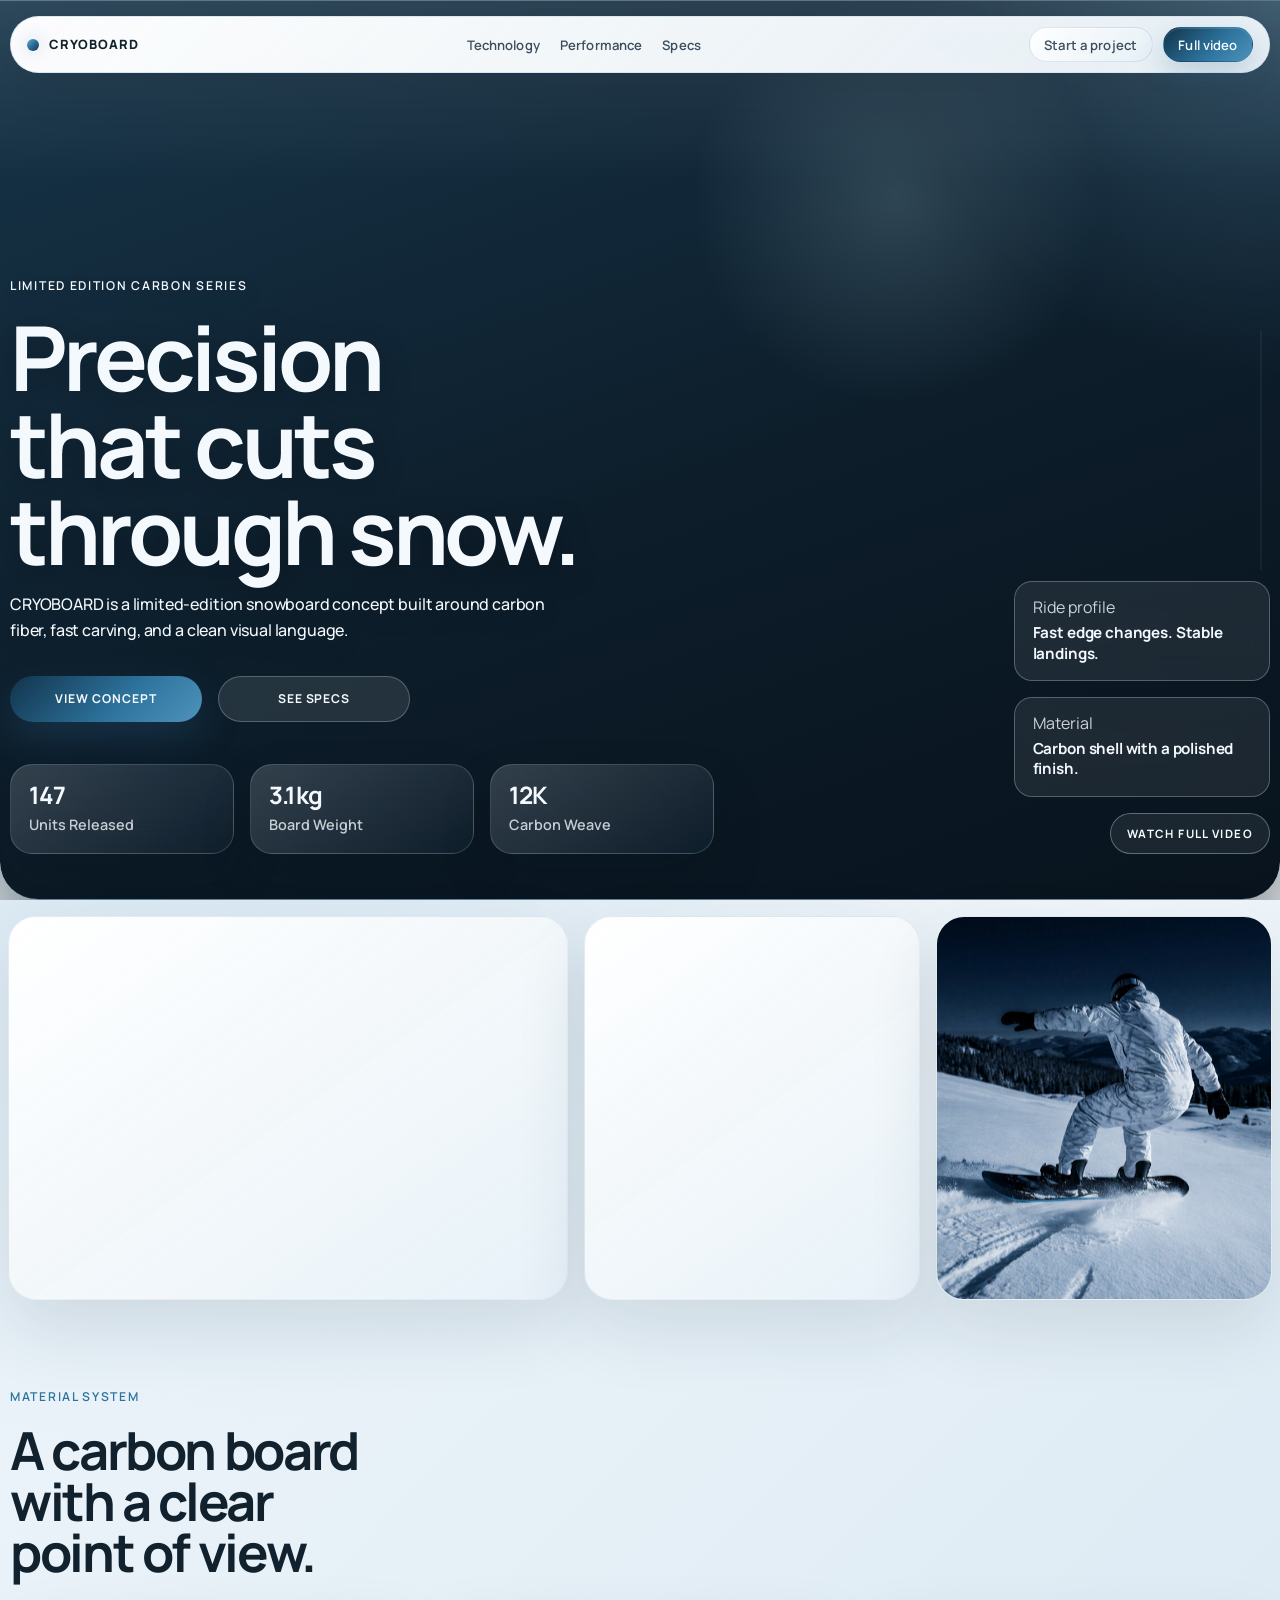
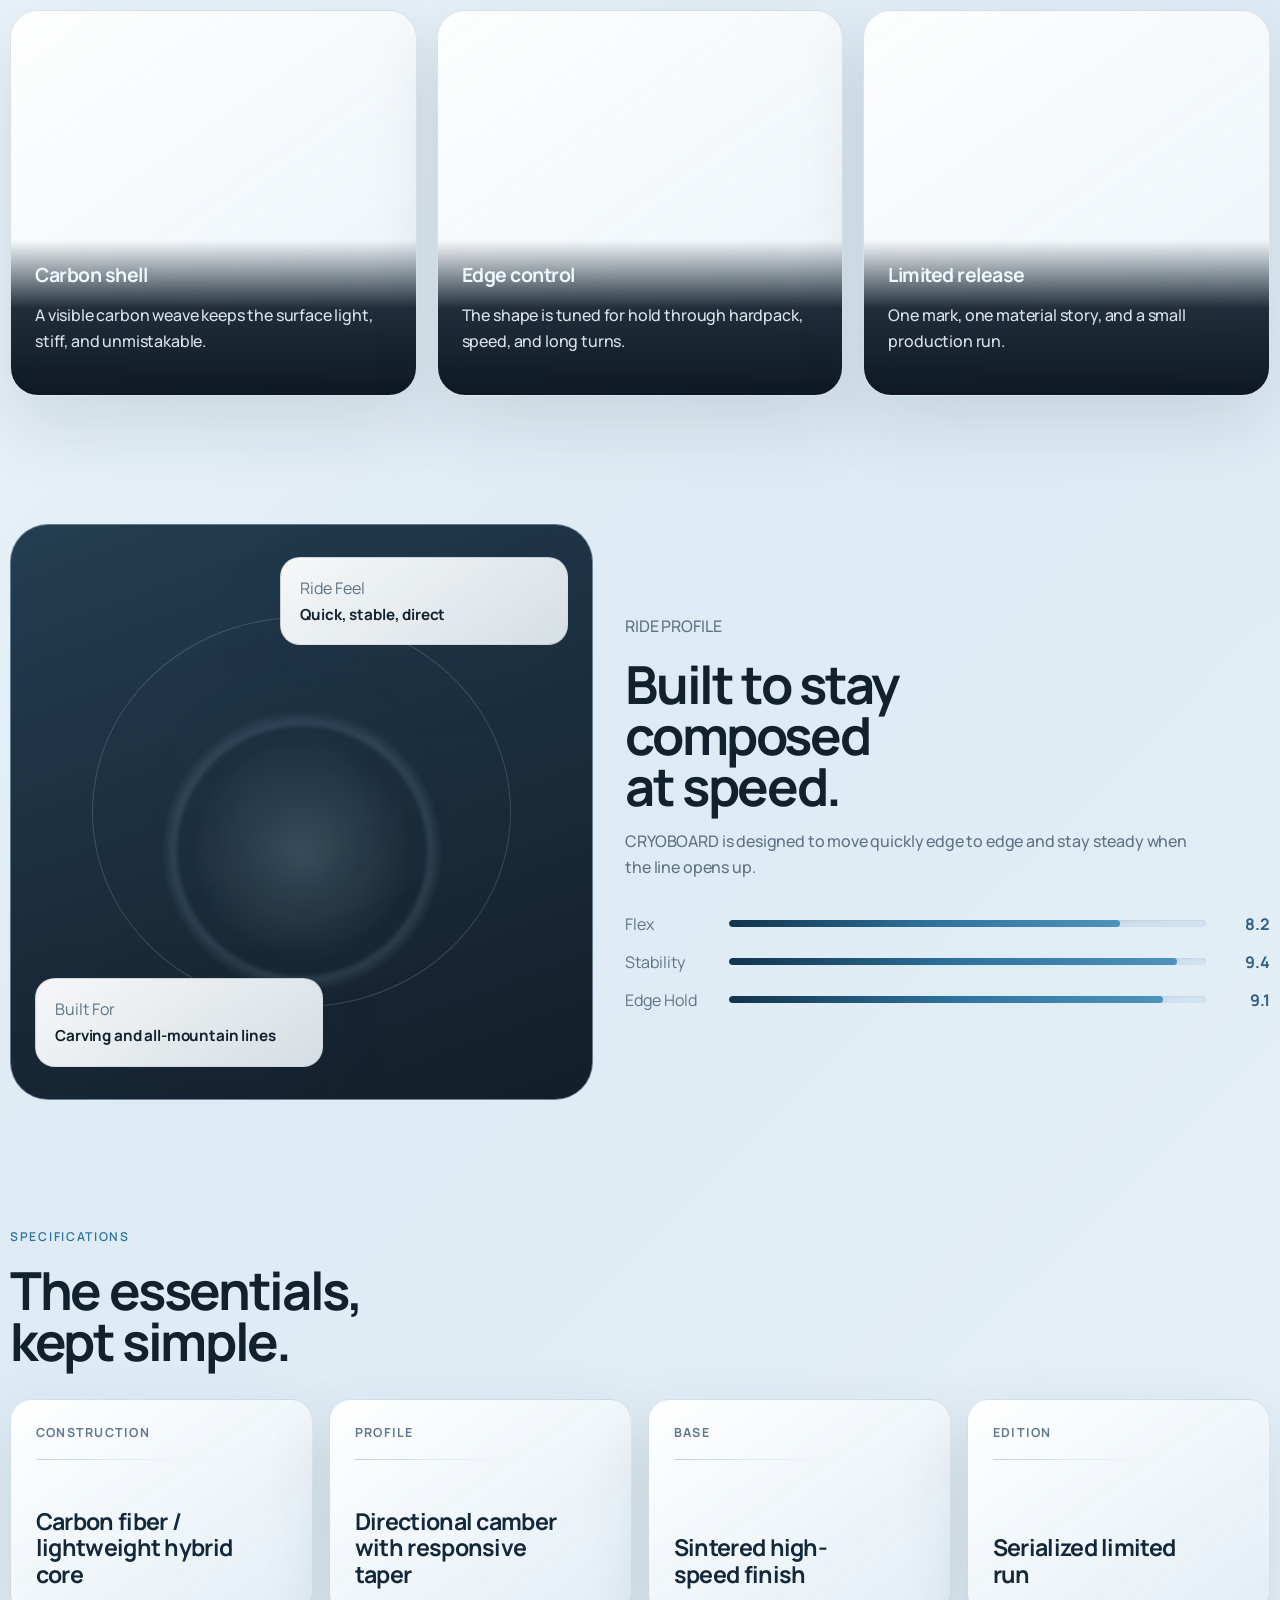
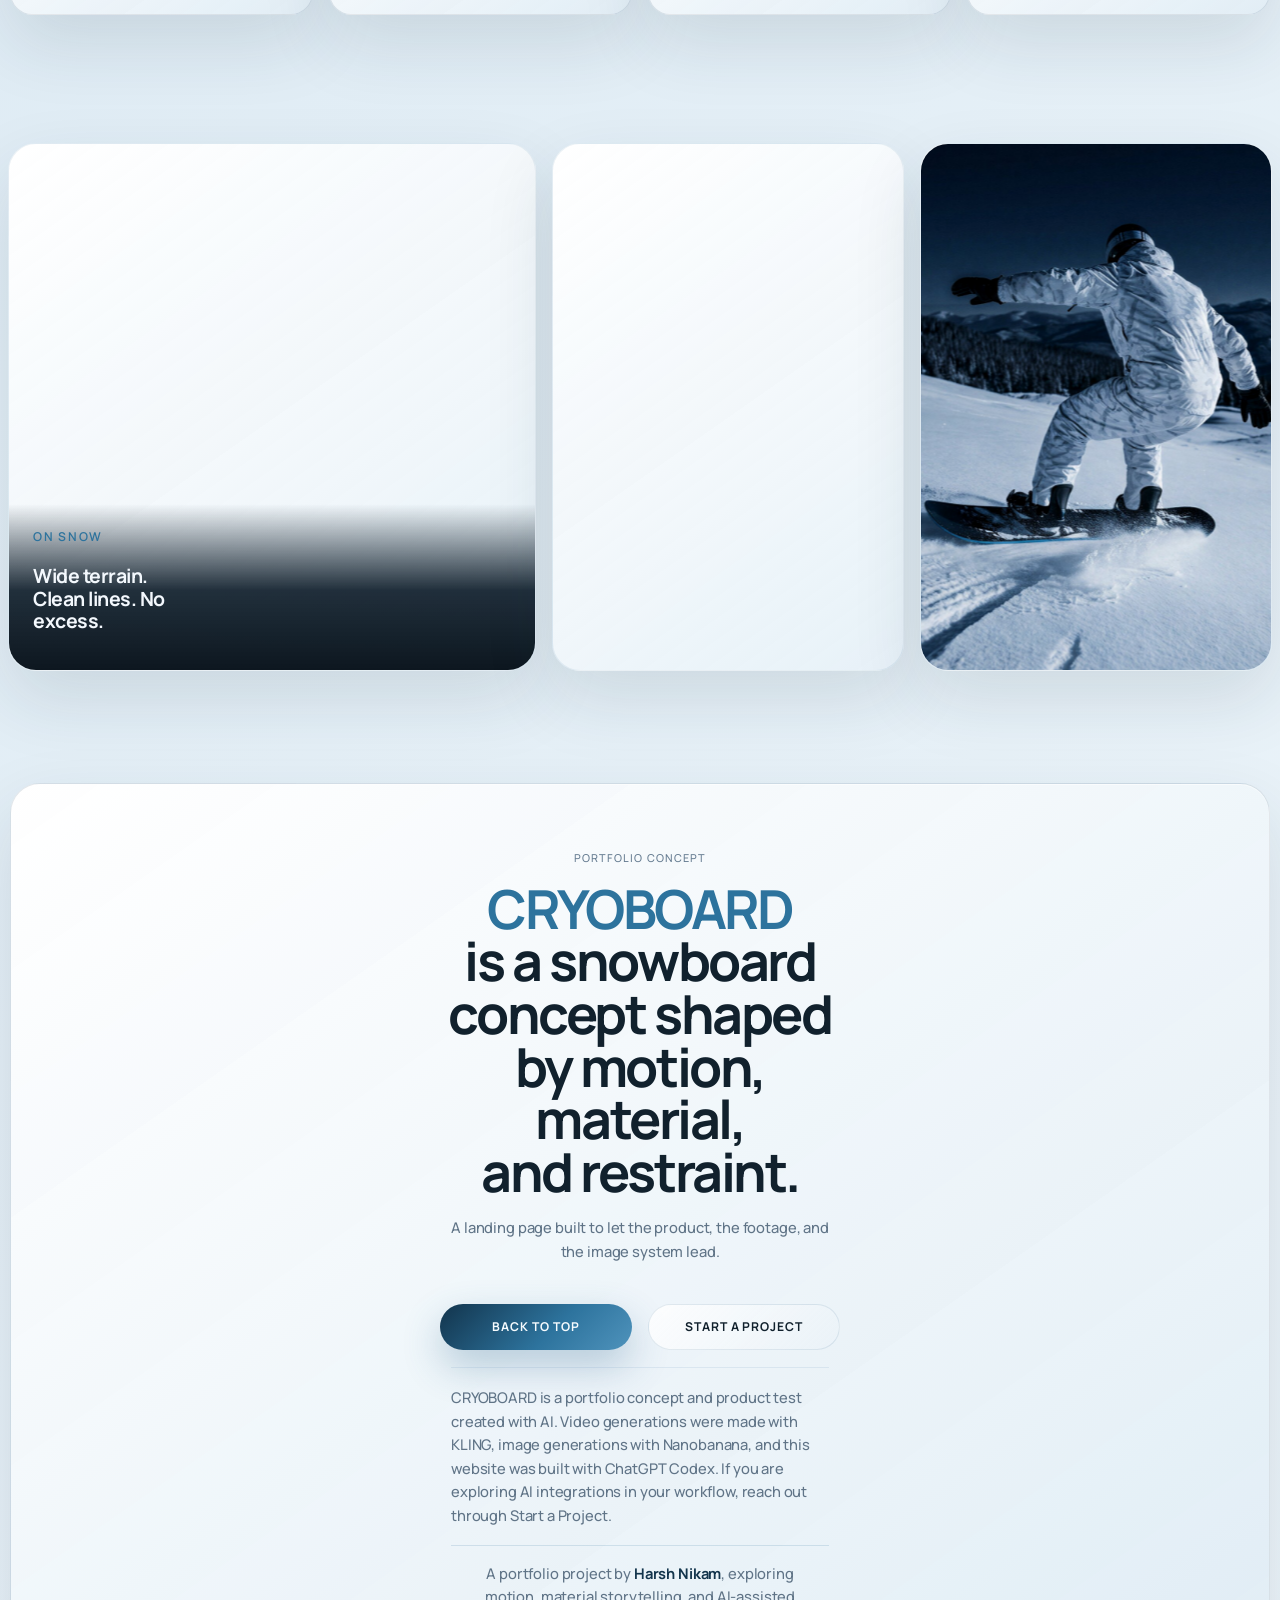
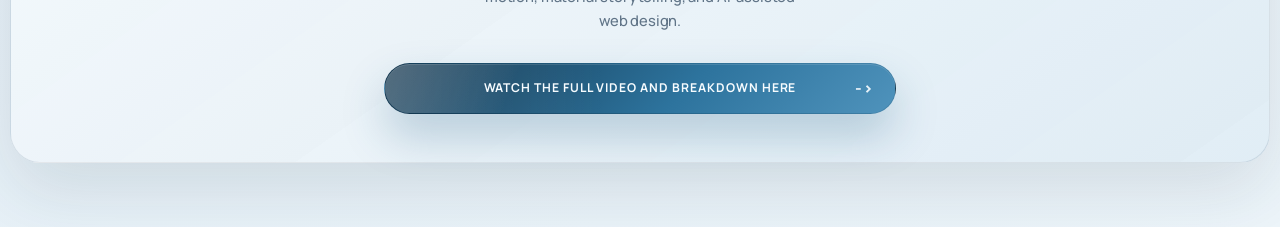
==== commit 951926ca: "Add Vercel analytics snippet" ====
--- a/index.html
+++ b/index.html
@@ -15,10 +15,6 @@
       rel="stylesheet"
     />
     <link rel="stylesheet" href="./styles.css" />
-    <script>
-      window.va = window.va || function () { (window.vaq = window.vaq || []).push(arguments); };
-    </script>
-    <script defer src="/_vercel/insights/script.js"></script>
   </head>
   <body class="is-loading">
     <div class="intro-loader" aria-hidden="true">
@@ -350,6 +346,13 @@
       </main>
     </div>
 
+    <!-- Replace <unique-path> with the Vercel Web Analytics path from your deployed project. -->
+    <script>
+      window.va = window.va || function () {
+        (window.vaq = window.vaq || []).push(arguments);
+      };
+    </script>
+    <script defer src="/<unique-path>/script.js"></script>
     <script src="./script.js"></script>
   </body>
 </html>
--- a/styles.css
+++ b/styles.css
@@ -49,6 +49,12 @@
   color: var(--text);
   font-family: var(--font-sans);
   overflow-x: hidden;
+  -webkit-text-size-adjust: 100%;
+}
+
+img,
+video {
+  max-width: 100%;
 }
 
 body.is-lightbox-open {
@@ -117,16 +123,23 @@
 
 .intro-loader__glow {
   position: absolute;
+  left: 50%;
+  top: 50%;
   width: 28rem;
   height: 28rem;
   border-radius: 50%;
   background: radial-gradient(circle, rgba(152, 203, 236, 0.42), transparent 62%);
   filter: blur(18px);
+  transform: translate(-50%, -50%);
 }
 
 .intro-loader__board-wrap {
   position: relative;
+  display: grid;
+  place-items: center;
+  width: 100%;
   perspective: 1400px;
+  perspective-origin: center center;
 }
 
 .intro-loader__board {
@@ -147,7 +160,11 @@
   box-shadow:
     inset 0 0 0 1px rgba(255, 255, 255, 0.08),
     0 28px 70px rgba(36, 66, 92, 0.18);
+  justify-self: center;
+  margin-inline: auto;
+  transform-origin: center center;
   transform-style: preserve-3d;
+  backface-visibility: hidden;
   animation: loader-spin 1.9s cubic-bezier(0.2, 0.8, 0.2, 1) forwards;
 }
 
@@ -174,12 +191,15 @@
   position: absolute;
   left: 50%;
   top: 50%;
+  width: max-content;
   color: rgba(248, 251, 255, 0.98);
   font-family: var(--font-sans);
   font-size: clamp(1rem, 1.3vw, 1.2rem);
   font-weight: 800;
   letter-spacing: 0.16em;
   white-space: nowrap;
+  text-align: center;
+  transform-origin: center center;
   transform: translate(-50%, -50%) rotate(90deg);
 }
 
@@ -370,6 +390,7 @@
   position: relative;
   width: 100%;
   min-height: 100vh;
+  min-height: 100svh;
   margin-top: 0;
   padding: 0;
 }
@@ -559,6 +580,7 @@
   position: relative;
   width: 100%;
   height: 100vh;
+  height: 100svh;
   will-change: transform;
 }
 
@@ -1281,7 +1303,7 @@
 
 .video-manifesto {
   display: grid;
-  gap: 0.12em;
+  gap: 0.18em;
   max-width: none;
   width: min(100%, 15.5ch);
   margin: 0 auto;
@@ -1289,7 +1311,7 @@
   font-size: clamp(3.55rem, 8vw, 7.4rem);
   font-weight: 800;
   font-style: italic;
-  line-height: 0.9;
+  line-height: 0.96;
   letter-spacing: -0.055em;
   text-transform: uppercase;
   text-wrap: balance;
@@ -1403,6 +1425,7 @@
   margin-left: auto;
   margin-right: auto;
   text-align: center;
+  line-height: 1.06;
 }
 
 .breakdown-copy {
@@ -1584,6 +1607,7 @@
   max-width: 12ch;
   margin-left: auto;
   margin-right: auto;
+  line-height: 1.12;
 }
 
 .workflow-copy {
@@ -1673,6 +1697,7 @@
   margin-left: auto;
   margin-right: auto;
   text-align: center;
+  line-height: 1.06;
 }
 
 .render-video-copy {
@@ -1737,6 +1762,7 @@
   max-width: 14ch;
   margin-left: auto;
   margin-right: auto;
+  line-height: 1.06;
 }
 
 .conclusion-copy {
@@ -1915,6 +1941,23 @@
   }
 }
 
+@keyframes loader-spin-mobile {
+  0% {
+    opacity: 0;
+    transform: translate3d(0, 24px, 0) rotateZ(-8deg) scale(0.82);
+  }
+  18% {
+    opacity: 1;
+  }
+  60% {
+    transform: translate3d(0, -6px, 0) rotateZ(2deg) scale(1);
+  }
+  100% {
+    opacity: 1;
+    transform: translate3d(0, 0, 0) rotateZ(0deg) scale(1);
+  }
+}
+
 @media (max-width: 1080px) {
   .hero,
   .performance-layout,
@@ -1950,10 +1993,27 @@
   .hero-overlay-inner {
     grid-template-columns: 1fr;
     align-items: end;
+    padding-top: clamp(8rem, 11vw, 9.5rem);
+    padding-bottom: 2rem;
   }
 
   .hero-sidecards {
     justify-self: start;
+    width: 100%;
+  }
+
+  .hero-copy {
+    max-width: 100%;
+  }
+
+  .performance-layout {
+    gap: 1.5rem;
+  }
+
+  .video-player-shell,
+  .render-video-shell,
+  .conclusion-heading {
+    padding: 1rem;
   }
 
   .spec-card,
@@ -1972,20 +2032,15 @@
   }
 }
 
-@media (max-width: 720px) {
-  .scroll-rail {
-    right: 0.5rem;
-    height: 7rem;
-  }
-
+@media (max-width: 900px) {
   .site-header {
-    width: min(calc(100% - 0.75rem), var(--max-width));
+    width: min(calc(100% - 1rem), var(--max-width));
     display: grid;
-    grid-template-columns: 1fr auto;
-    gap: 0.8rem 1rem;
+    grid-template-columns: minmax(0, 1fr) auto;
+    gap: 0.75rem 1rem;
     align-items: center;
-    padding: 0.9rem 1rem;
-    border-radius: 24px;
+    padding: 0.85rem 1rem;
+    border-radius: 28px;
   }
 
   .site-nav {
@@ -2001,7 +2056,150 @@
   }
 
   .header-actions {
-    justify-self: end;
+    flex-wrap: wrap;
+    justify-content: flex-end;
+    gap: 0.5rem;
+  }
+
+  .hero-overlay-inner {
+    padding-top: 9.25rem;
+  }
+
+  .performance-card {
+    width: min(16rem, calc(100% - 2rem));
+  }
+}
+
+@media (max-width: 720px) {
+  .intro-loader {
+    display: flex;
+    flex-direction: column;
+    align-items: center;
+    justify-content: center;
+    gap: 1.1rem;
+    padding-inline: 1rem;
+  }
+
+  .intro-loader__glow {
+    width: min(72vw, 22rem);
+    height: min(72vw, 22rem);
+  }
+
+  .intro-loader__board-wrap {
+    width: 100%;
+    perspective: none;
+    justify-items: center;
+  }
+
+  .intro-loader__board {
+    margin-inline: auto;
+    animation-name: loader-spin-mobile;
+  }
+
+  .intro-loader__board-logo {
+    left: 50%;
+    top: 50%;
+  }
+
+  .scroll-rail {
+    display: none;
+  }
+
+  .section,
+  .video-hero,
+  .video-player-section,
+  .breakdown-section,
+  .workflow-section,
+  .render-video-section,
+  .conclusion-section {
+    width: min(calc(100% - 0.75rem), var(--max-width));
+  }
+
+  body::before {
+    background-size: 112px 112px;
+  }
+
+  .ambient {
+    width: 22rem;
+    height: 22rem;
+    filter: blur(54px);
+    opacity: 0.28;
+  }
+
+  .site-header {
+    top: 0.6rem;
+    width: min(calc(100% - 0.85rem), var(--max-width));
+    display: flex;
+    align-items: center;
+    justify-content: flex-start;
+    gap: 0.5rem;
+    padding: 0.45rem 0.65rem;
+    border-radius: 999px;
+    overflow-x: auto;
+    overflow-y: hidden;
+    white-space: nowrap;
+    scrollbar-width: none;
+  }
+
+  .site-header::-webkit-scrollbar,
+  .site-nav::-webkit-scrollbar {
+    display: none;
+  }
+
+  .brand {
+    flex: 0 0 auto;
+    gap: 0.45rem;
+  }
+
+  .brand-mark {
+    width: 0.56rem;
+    height: 0.56rem;
+  }
+
+  .brand-text {
+    font-size: 0.68rem;
+    letter-spacing: 0.06em;
+  }
+
+  .site-nav {
+    flex: 1 1 auto;
+    min-width: 0;
+    gap: 0.85rem;
+    overflow-x: auto;
+    overflow-y: hidden;
+    padding-bottom: 0;
+    scrollbar-width: none;
+    -webkit-overflow-scrolling: touch;
+  }
+
+  .site-nav a,
+  .header-cta {
+    font-size: 0.7rem;
+    line-height: 1;
+    white-space: nowrap;
+  }
+
+  .header-actions {
+    flex: 0 0 auto;
+    width: auto;
+    flex-wrap: nowrap;
+    justify-content: flex-start;
+    gap: 0.4rem;
+  }
+
+  .header-actions .header-cta:not(.header-cta-highlight) {
+    display: none;
+  }
+
+  .header-actions .header-cta,
+  .site-header > .header-cta {
+    display: inline-flex;
+    align-items: center;
+    justify-content: center;
+    flex: 0 0 auto;
+    min-height: 2rem;
+    padding: 0.45rem 0.8rem;
+    text-align: center;
   }
 
   .technology,
@@ -2015,28 +2213,36 @@
   }
 
   h1 {
-    font-size: clamp(3rem, 14vw, 4.6rem);
+    font-size: clamp(2.65rem, 10.8vw, 3.5rem);
+    line-height: 0.92;
   }
 
   h2 {
-    font-size: clamp(2rem, 10vw, 3rem);
+    font-size: clamp(1.85rem, 8.8vw, 2.65rem);
   }
 
   .hero-metrics {
-    grid-template-columns: 1fr;
+    grid-template-columns: repeat(3, minmax(0, 1fr));
   }
 
   .stat-item {
-    grid-template-columns: 1fr;
+    grid-template-columns: 4.2rem 1fr 2.4rem;
     gap: 0.55rem;
   }
 
   .stat-value {
-    text-align: left;
+    text-align: right;
   }
 
   .stage-card {
-    max-width: 13rem;
+    width: 100%;
+    max-width: none;
+  }
+
+  .hero .eyebrow {
+    margin-bottom: 0.65rem;
+    font-size: 0.64rem;
+    letter-spacing: 0.12em;
   }
 
   .hero-badge {
@@ -2044,43 +2250,291 @@
   }
 
   .hero-overlay-inner {
-    width: min(calc(100% - 0.75rem), var(--max-width));
-    padding-top: 10rem;
-    padding-bottom: 1.5rem;
+    width: min(calc(100% - 0.9rem), var(--max-width));
+    padding-top: 5rem;
+    padding-bottom: 0.9rem;
+    gap: 0.85rem;
+    align-content: end;
   }
 
   .hero-sidecards {
-    flex-direction: column;
-    align-items: stretch;
+    display: none;
+  }
+
+  .hero-copy {
+    width: 100%;
+    max-width: none;
+    margin-inline: auto;
+  }
+
+  .hero .hero-text {
+    max-width: 19rem;
+    font-size: 0.9rem;
+    line-height: 1.5;
+  }
+
+  .hero-actions,
+  .hero-metrics {
+    width: 100%;
+  }
+
+  .hero-actions {
+    justify-content: center;
+  }
+
+  .hero-actions .button,
+  .video-caption-bar .button,
+  .conclusion-actions .button {
+    width: 100%;
+    min-width: 0;
+  }
+
+  .hero-metrics {
+    gap: 0.75rem;
+    margin-top: 1.2rem;
+  }
+
+  .hero-metrics > div {
+    min-width: 0;
+    padding: 0.85rem 0.7rem;
+    border-radius: 18px;
+  }
+
+  .metric-value {
+    font-size: 1.25rem;
+  }
+
+  .metric-label {
+    font-size: 0.72rem;
+    line-height: 1.35;
+  }
+
+  .hero-visual,
+  .board-stage {
+    min-height: max(42rem, 100svh);
+    height: auto;
+  }
+
+  .hero-video-frame {
+    transform: translate(-50%, -50%) scale(1.02);
+  }
+
+  .board-stage,
+  .performance-visual,
+  .gallery-panel,
+  .marquee-card,
+  .story-card,
+  .breakdown-card {
+    min-height: 16rem;
+  }
+
+  .marquee-wide,
+  .story-large {
+    min-height: 19rem;
+  }
+
+  .feature-photo img {
+    min-height: 15rem;
+  }
+
+  .performance-layout {
+    gap: 1rem;
+  }
+
+  .performance-visual {
+    min-height: 21rem;
+    padding: 0.85rem;
+  }
+
+  .performance-card {
+    position: absolute;
+    z-index: 1;
+    width: min(9.75rem, calc(100% - 2rem));
+    padding: 0.7rem 0.75rem;
+    border-radius: 16px;
+    background:
+      linear-gradient(145deg, rgba(255, 255, 255, 0.74), rgba(215, 232, 244, 0.4)),
+      rgba(244, 249, 253, 0.58);
+    backdrop-filter: blur(14px);
+  }
+
+  .performance-card span {
+    font-size: 0.58rem;
+    line-height: 1.2;
+    letter-spacing: 0.08em;
+    text-transform: uppercase;
+  }
+
+  .performance-card strong {
+    font-size: 0.7rem;
+    line-height: 1.22;
+  }
+
+  .primary-card {
+    top: 0.85rem;
+    right: 0.85rem;
+  }
+
+  .secondary-card {
+    left: 0.85rem;
+    bottom: 0.85rem;
+  }
+
+  .ice-orbit {
+    inset: 12% 10%;
+  }
+
+  .image-marquee,
+  .technology-grid,
+  .spec-grid,
+  .story-grid,
+  .breakdown-grid,
+  .workflow-grid {
+    gap: 0.75rem;
+  }
+
+  .feature-panel,
+  .spec-card,
+  .workflow-card,
+  .breakdown-card,
+  .marquee-card,
+  .story-card {
+    border-radius: 20px;
+  }
+
+  .feature-overlay,
+  .story-copy,
+  .breakdown-card-copy {
+    padding: 1rem;
+  }
+
+  .feature-overlay h3,
+  .workflow-card h3 {
+    font-size: 1.08rem;
+  }
+
+  .spec-card {
+    min-height: auto;
+    padding: 1.1rem 1rem;
+  }
+
+  .spec-card::after {
+    left: 1rem;
+    right: 1rem;
+    top: 3rem;
+  }
+
+  .spec-card span {
+    margin-bottom: 0.75rem;
+    font-size: 0.68rem;
+  }
+
+  .spec-card strong {
+    max-width: none;
+    font-size: 1rem;
   }
 
   .cta-section {
-    padding: 2rem 1.2rem;
+    margin-top: 2rem;
+    margin-bottom: 2.5rem;
+    padding: 1.4rem 0.95rem;
+    border-radius: 24px;
   }
 
   .video-main {
-    padding-top: 8.75rem;
+    padding-top: 5.25rem;
+    padding-bottom: 3rem;
   }
 
   .video-hero {
-    padding-top: 2rem;
+    padding-top: 0.35rem;
   }
 
   .video-manifesto {
-    width: 100%;
-    gap: 0.08em;
-    font-size: clamp(2.9rem, 12vw, 5.35rem);
+    width: fit-content;
+    max-width: 100%;
+    gap: 0.06em;
+    font-size: clamp(1.55rem, 7.1vw, 2.2rem);
+    line-height: 0.98;
+  }
+
+  .video-manifesto span {
+    white-space: nowrap;
   }
 
   .video-manifesto-copy {
-    max-width: 26rem;
+    max-width: 21rem;
     margin-left: auto;
     margin-right: auto;
+    font-size: 0.86rem;
+    line-height: 1.5;
+  }
+
+  .video-player-shell,
+  .render-video-shell,
+  .conclusion-heading {
+    padding: 0.85rem;
+    border-radius: 26px;
+  }
+
+  .video-player-frame,
+  .render-video-player {
+    border-radius: 20px;
   }
 
   .video-caption-bar {
     flex-direction: column;
     align-items: flex-start;
+    gap: 0.85rem;
+    padding-top: 0.75rem;
+  }
+
+  .breakdown-grid,
+  .workflow-grid {
+    gap: 0.85rem;
+  }
+
+  .breakdown-card {
+    min-height: 15rem;
+    border-radius: 24px;
+  }
+
+  .breakdown-card-copy {
+    left: 1rem;
+    right: 1rem;
+    bottom: 1rem;
+  }
+
+  .breakdown-card-copy strong {
+    max-width: none;
+    font-size: 1.05rem;
+  }
+
+  .breakdown-play-badge {
+    top: 0.75rem;
+    right: 0.75rem;
+  }
+
+  .workflow-card {
+    min-height: auto;
+    padding: 1rem;
+    border-radius: 22px;
+  }
+
+  .workflow-icon {
+    width: 2.45rem;
+    height: 2.45rem;
+    margin-bottom: 1.2rem;
+    font-size: 0.72rem;
+  }
+
+  .render-video-player {
+    aspect-ratio: 16 / 9;
+    height: auto;
+  }
+
+  .conclusion-heading {
+    padding: 1.7rem 1rem;
   }
 
   .lightbox {
@@ -2101,3 +2555,171 @@
     border-radius: 22px;
   }
 }
+
+@media (max-width: 560px) {
+  .intro-loader {
+    gap: 0.95rem;
+    padding-inline: 0.75rem;
+  }
+
+  .intro-loader__board {
+    width: min(22vw, 6.9rem);
+    height: min(64vw, 19.5rem);
+  }
+
+  .intro-loader__board-logo {
+    font-size: 0.92rem;
+    letter-spacing: 0.14em;
+  }
+
+  .site-header {
+    top: 0.5rem;
+    width: min(calc(100% - 0.75rem), var(--max-width));
+    gap: 0.4rem;
+    padding: 0.4rem 0.55rem;
+  }
+
+  .brand-text {
+    font-size: 0.62rem;
+    letter-spacing: 0.05em;
+  }
+
+  .site-nav a,
+  .header-cta {
+    font-size: 0.66rem;
+  }
+
+  .header-actions {
+    gap: 0.3rem;
+  }
+
+  .header-actions .header-cta,
+  .site-header > .header-cta {
+    min-height: 1.9rem;
+    padding: 0.42rem 0.68rem;
+  }
+
+  .button {
+    width: 100%;
+    min-width: 0;
+    padding: 0.82rem 0.95rem;
+    font-size: 0.64rem;
+  }
+
+  .hero-actions {
+    flex-direction: column;
+    gap: 0.6rem;
+    margin-top: 1rem;
+  }
+
+  .hero-overlay-inner {
+    width: min(calc(100% - 0.65rem), var(--max-width));
+    padding-top: 4.5rem;
+    padding-bottom: 0.75rem;
+  }
+
+  .hero-actions,
+  .hero-metrics {
+    width: 100%;
+  }
+
+  .hero-copy h1 {
+    max-width: 7.2ch;
+    font-size: clamp(2.2rem, 10vw, 2.95rem);
+  }
+
+  .hero-visual,
+  .board-stage {
+    min-height: max(39rem, 100svh);
+  }
+
+  .performance-visual {
+    min-height: 19rem;
+  }
+
+  .performance-card {
+    width: min(8.5rem, calc(100% - 1.5rem));
+    padding: 0.58rem 0.62rem;
+    border-radius: 14px;
+  }
+
+  .performance-card span {
+    font-size: 0.54rem;
+  }
+
+  .performance-card strong {
+    font-size: 0.7rem;
+    line-height: 1.22;
+  }
+
+  .spec-card strong {
+    font-size: 0.96rem;
+  }
+
+  .portfolio-signoff {
+    padding-left: 0;
+    padding-right: 0;
+    font-size: 0.8rem;
+  }
+
+  .video-main {
+    padding-top: 4.9rem;
+  }
+
+  .video-manifesto {
+    width: fit-content;
+    max-width: 100%;
+    gap: 0.05em;
+    font-size: clamp(1.42rem, 6.9vw, 1.95rem);
+    line-height: 1;
+  }
+
+  .hero .hero-text,
+  .workflow-card p,
+  .breakdown-copy,
+  .render-video-copy,
+  .conclusion-copy {
+    font-size: 0.82rem;
+    line-height: 1.45;
+  }
+
+  .breakdown-card {
+    min-height: 14rem;
+  }
+
+  .workflow-card h3 {
+    font-size: 1rem;
+  }
+
+  .hero-metrics {
+    gap: 0.55rem;
+  }
+
+  .hero-metrics > div {
+    padding: 0.75rem 0.5rem;
+  }
+
+  .metric-value {
+    font-size: 1.08rem;
+  }
+
+  .metric-label {
+    font-size: 0.66rem;
+  }
+
+  .lightbox {
+    padding: 0.75rem;
+  }
+
+  .lightbox-close {
+    position: static;
+    display: inline-flex;
+    margin: 0 0 0.75rem auto;
+  }
+
+  .lightbox-image,
+  .lightbox-video-wrap {
+    border-radius: 18px;
+  }
+}
+
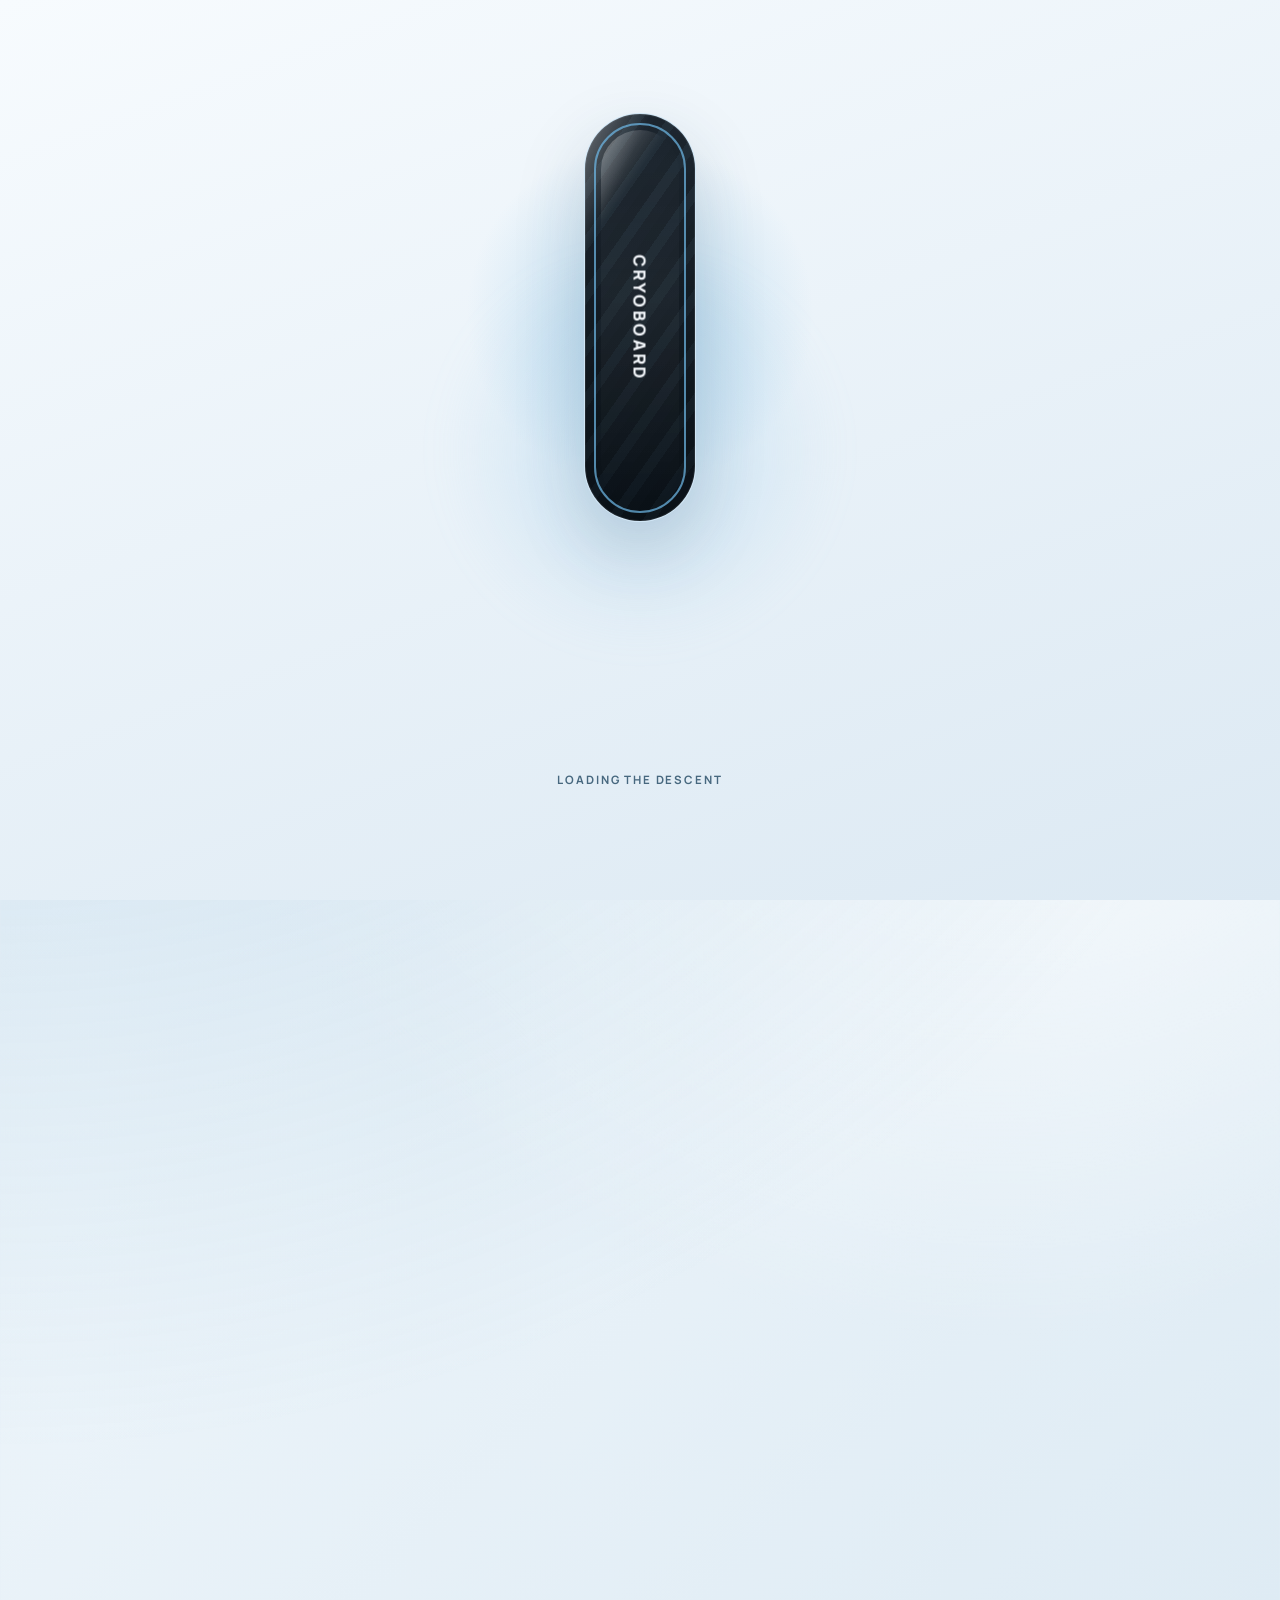
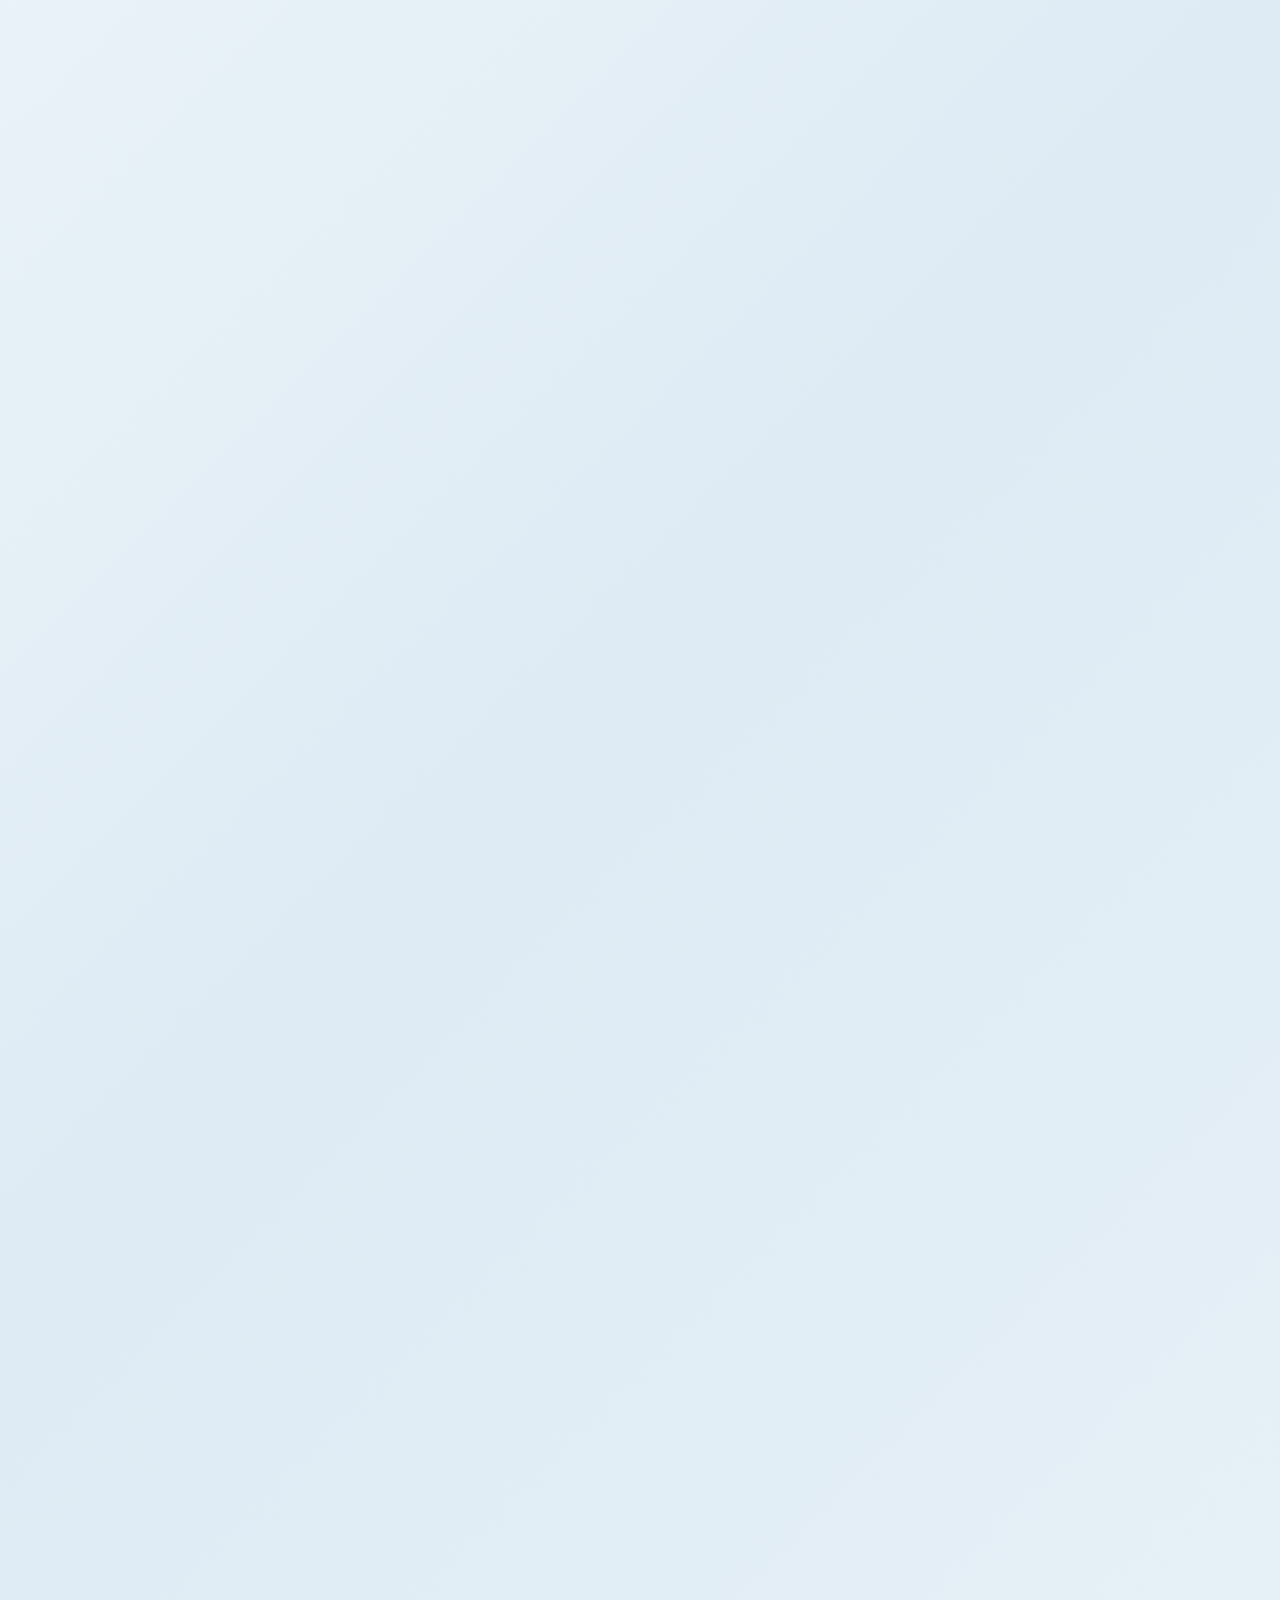
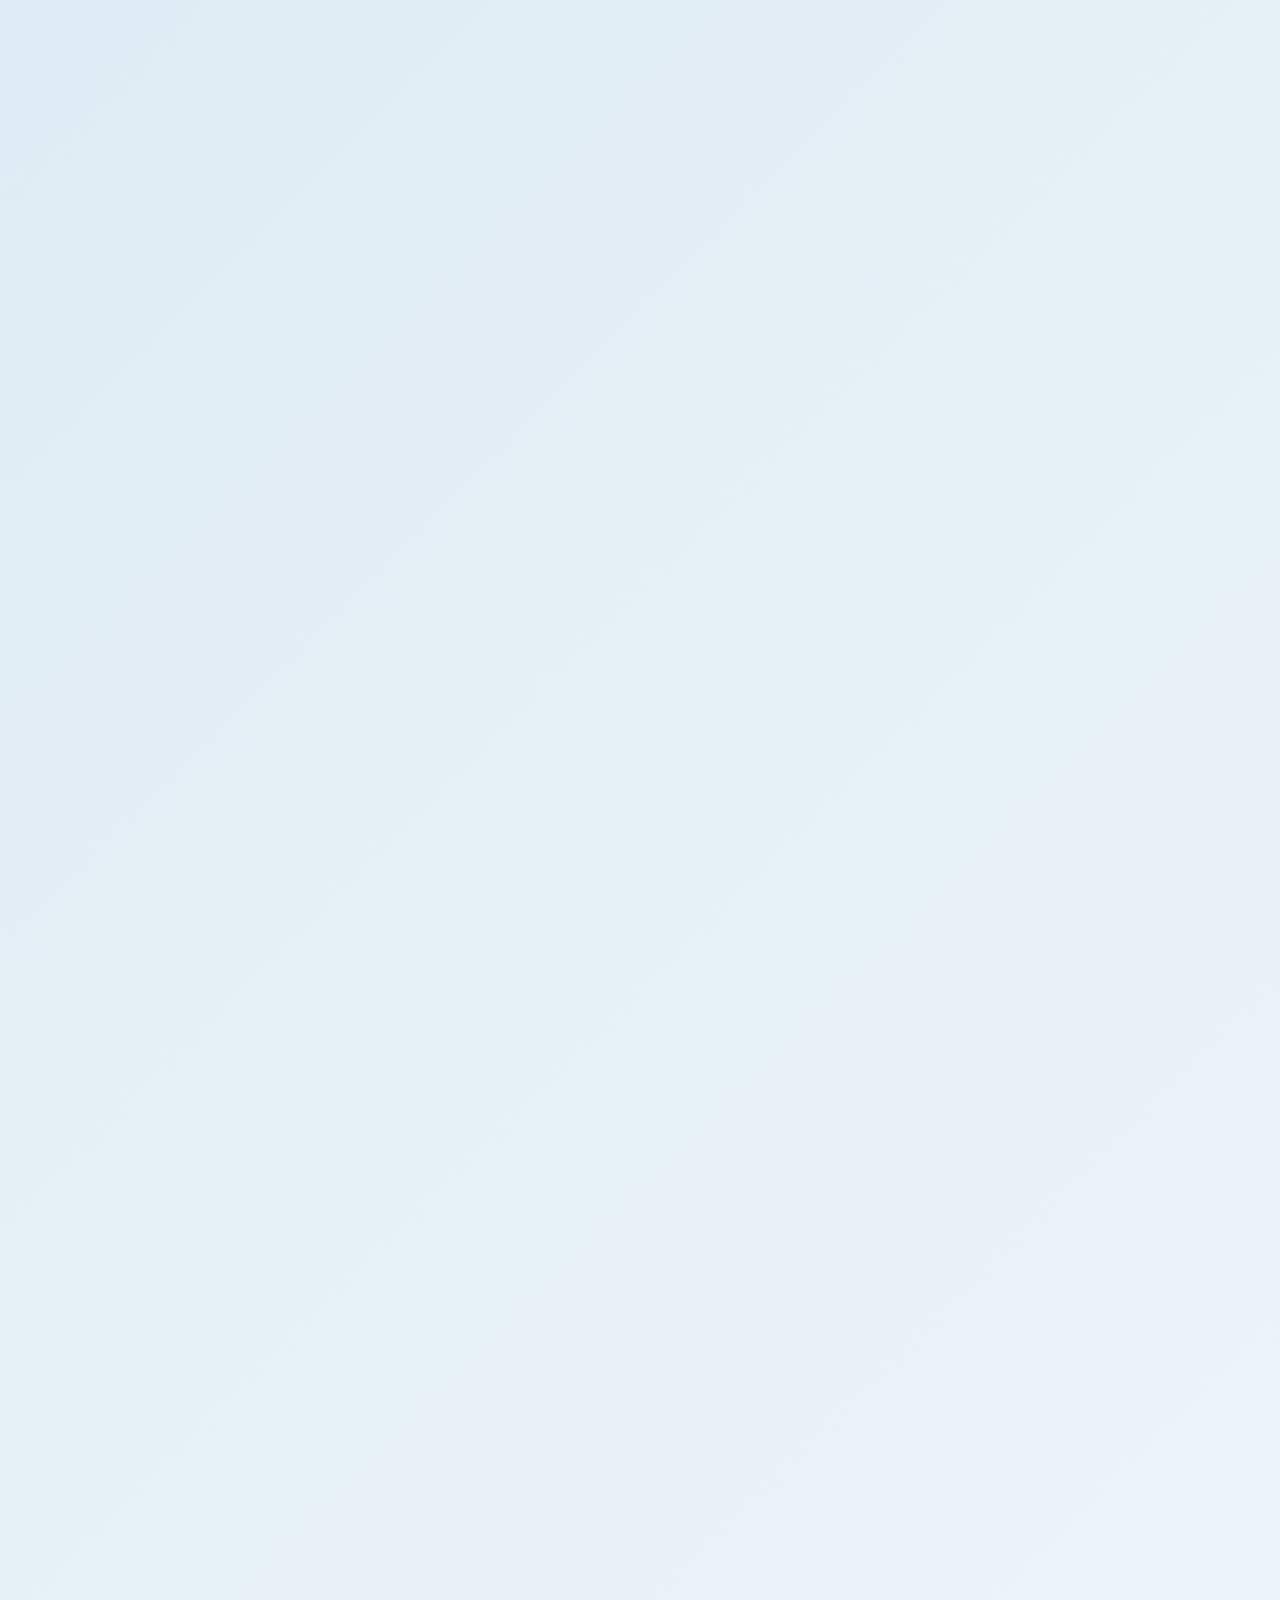
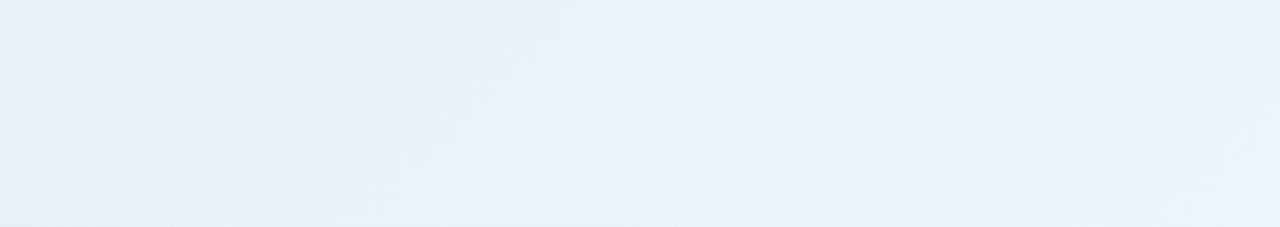
==== commit 05f3037d: "Add Vercel Web Analytics to project ## Vercel Web Analytics Implementation  Successfully configured " ====
--- a/index.html
+++ b/index.html
@@ -15,6 +15,7 @@
       rel="stylesheet"
     />
     <link rel="stylesheet" href="./styles.css" />
+    <script defer src="https://cdn.vercel-insights.com/v1/script.js"></script>
   </head>
   <body class="is-loading">
     <div class="intro-loader" aria-hidden="true">
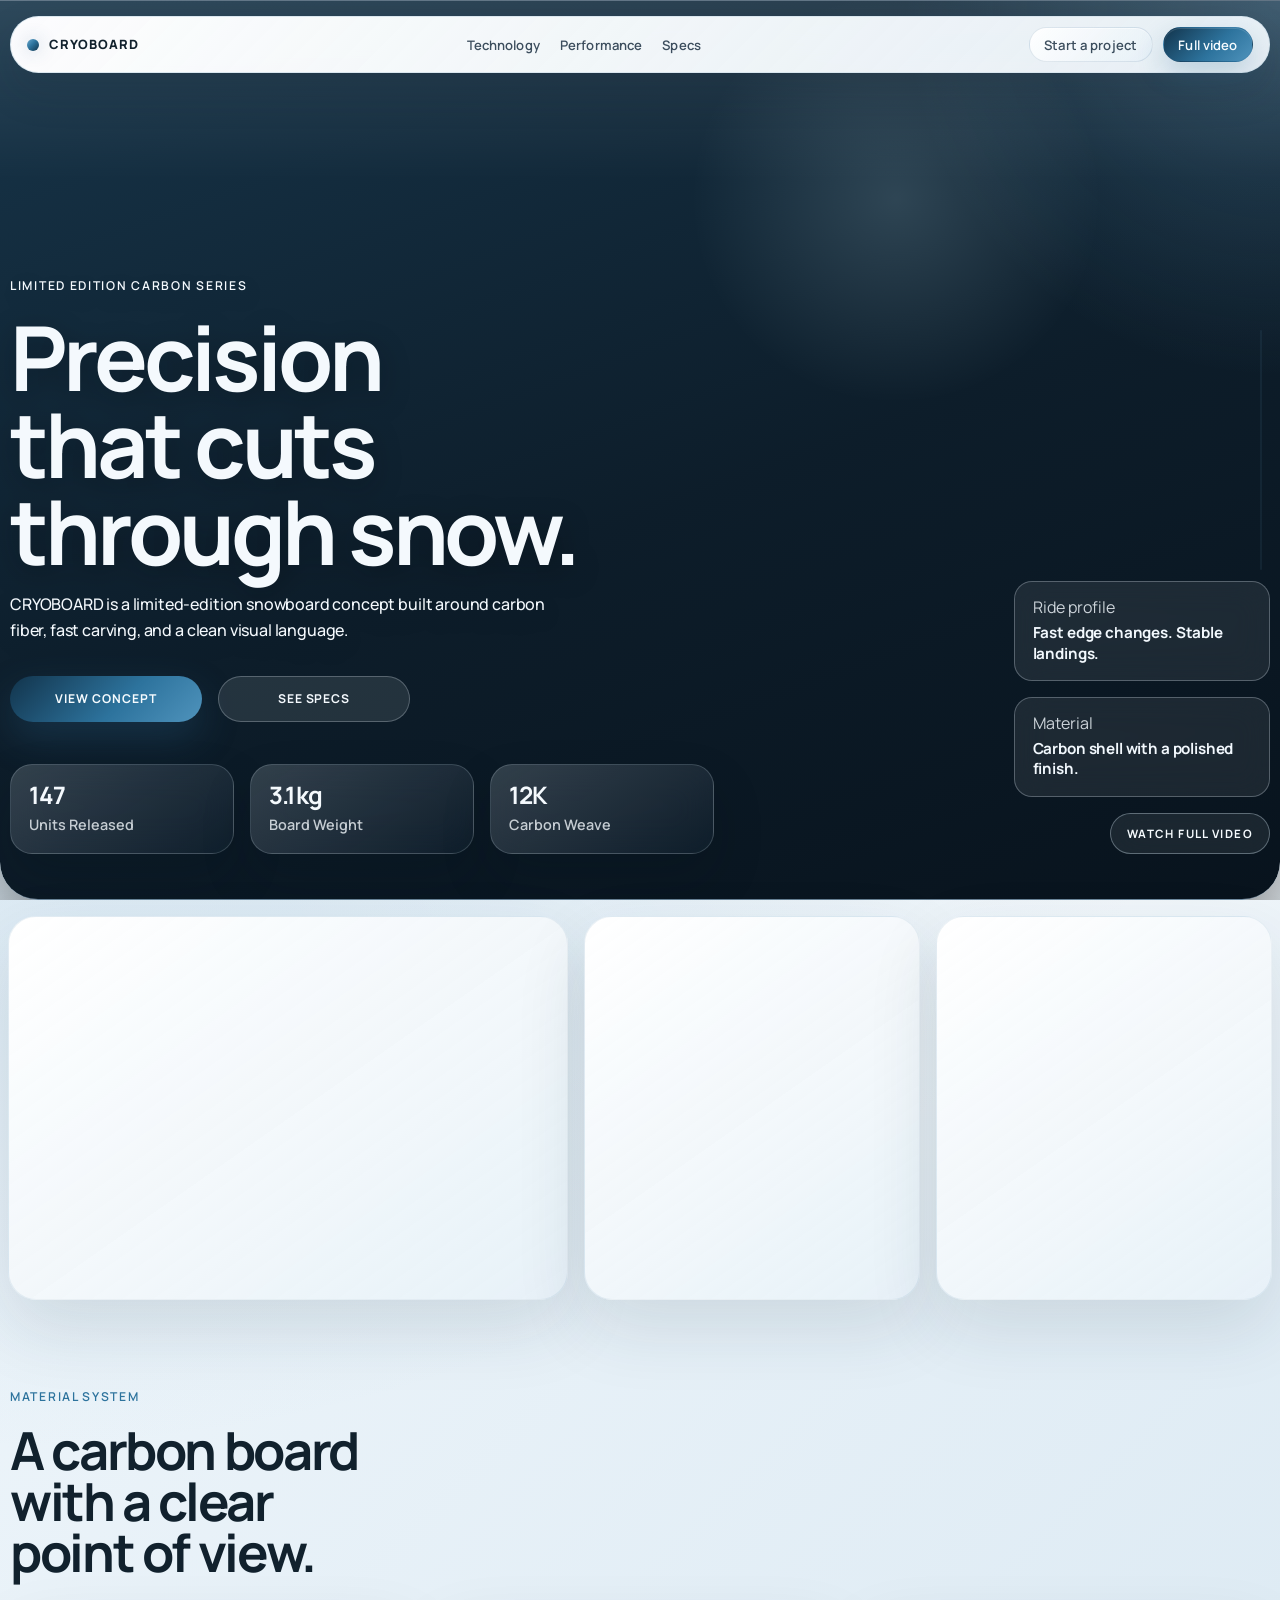
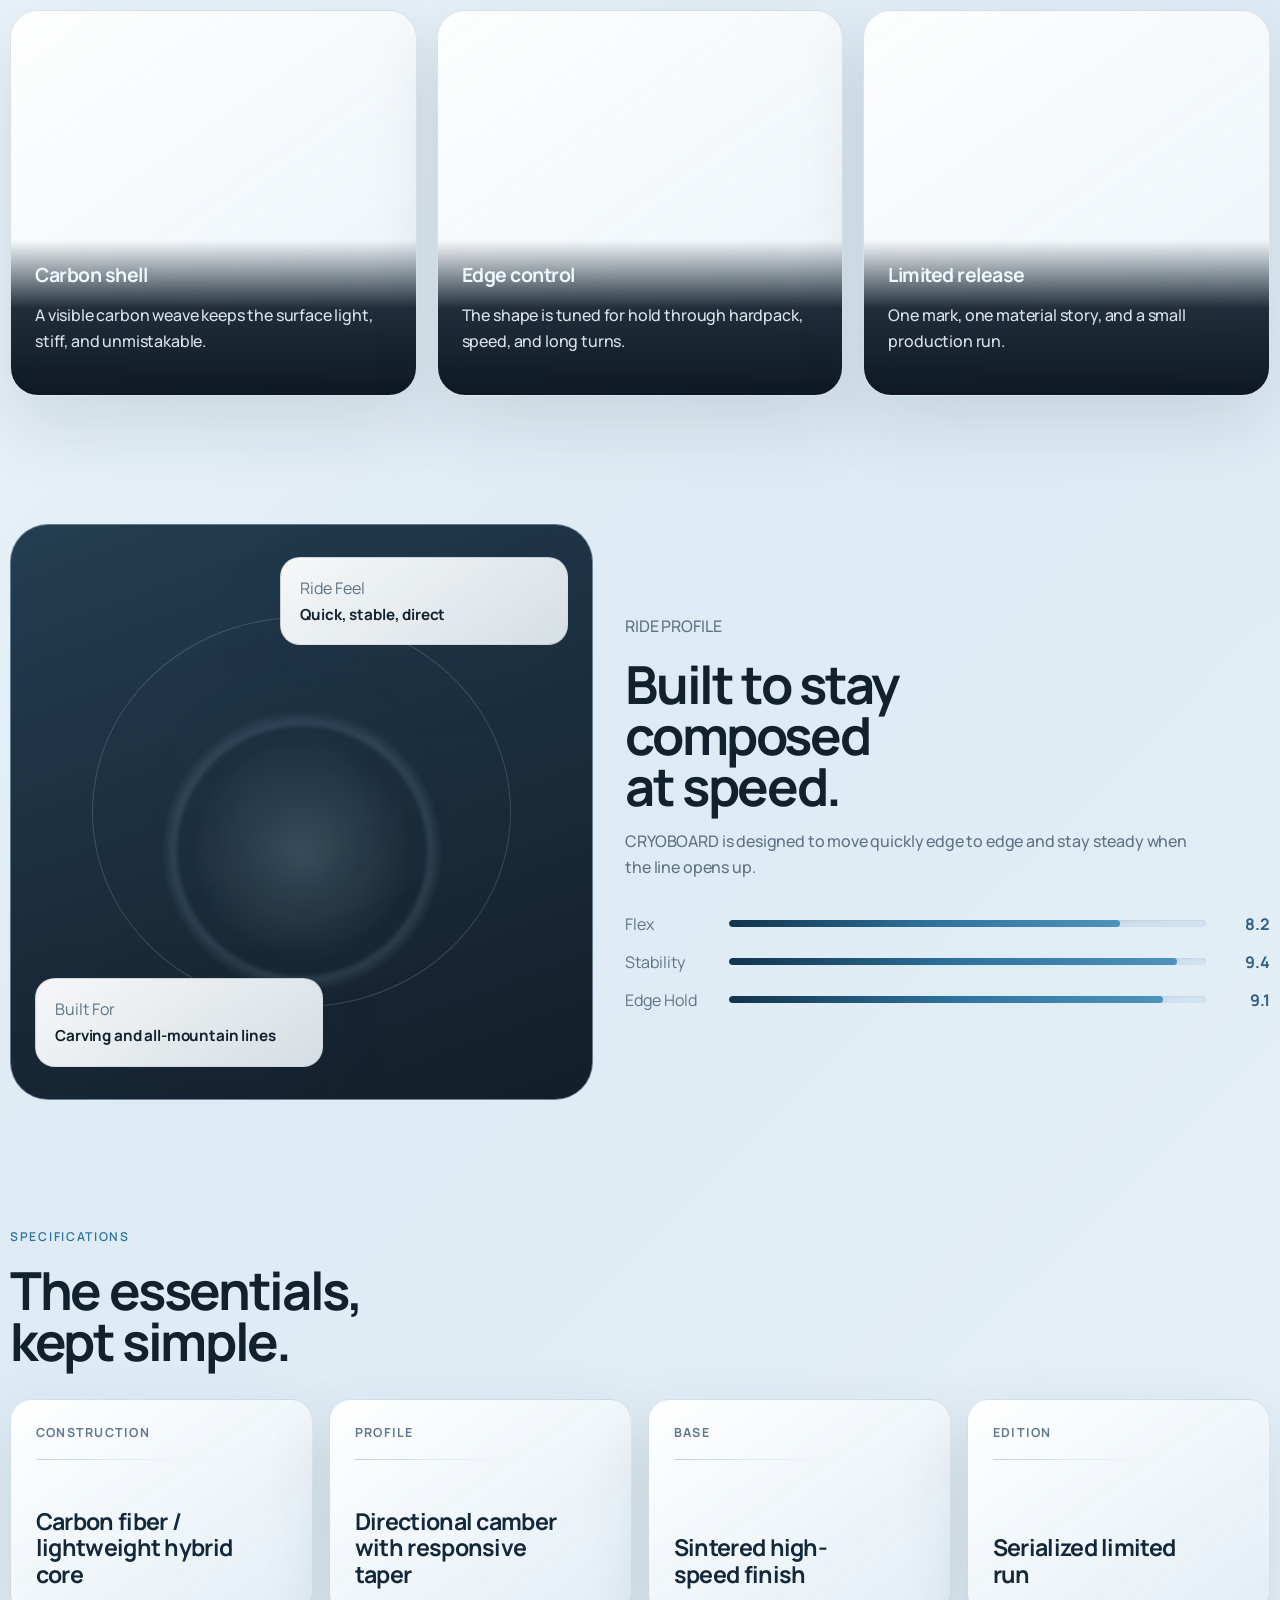
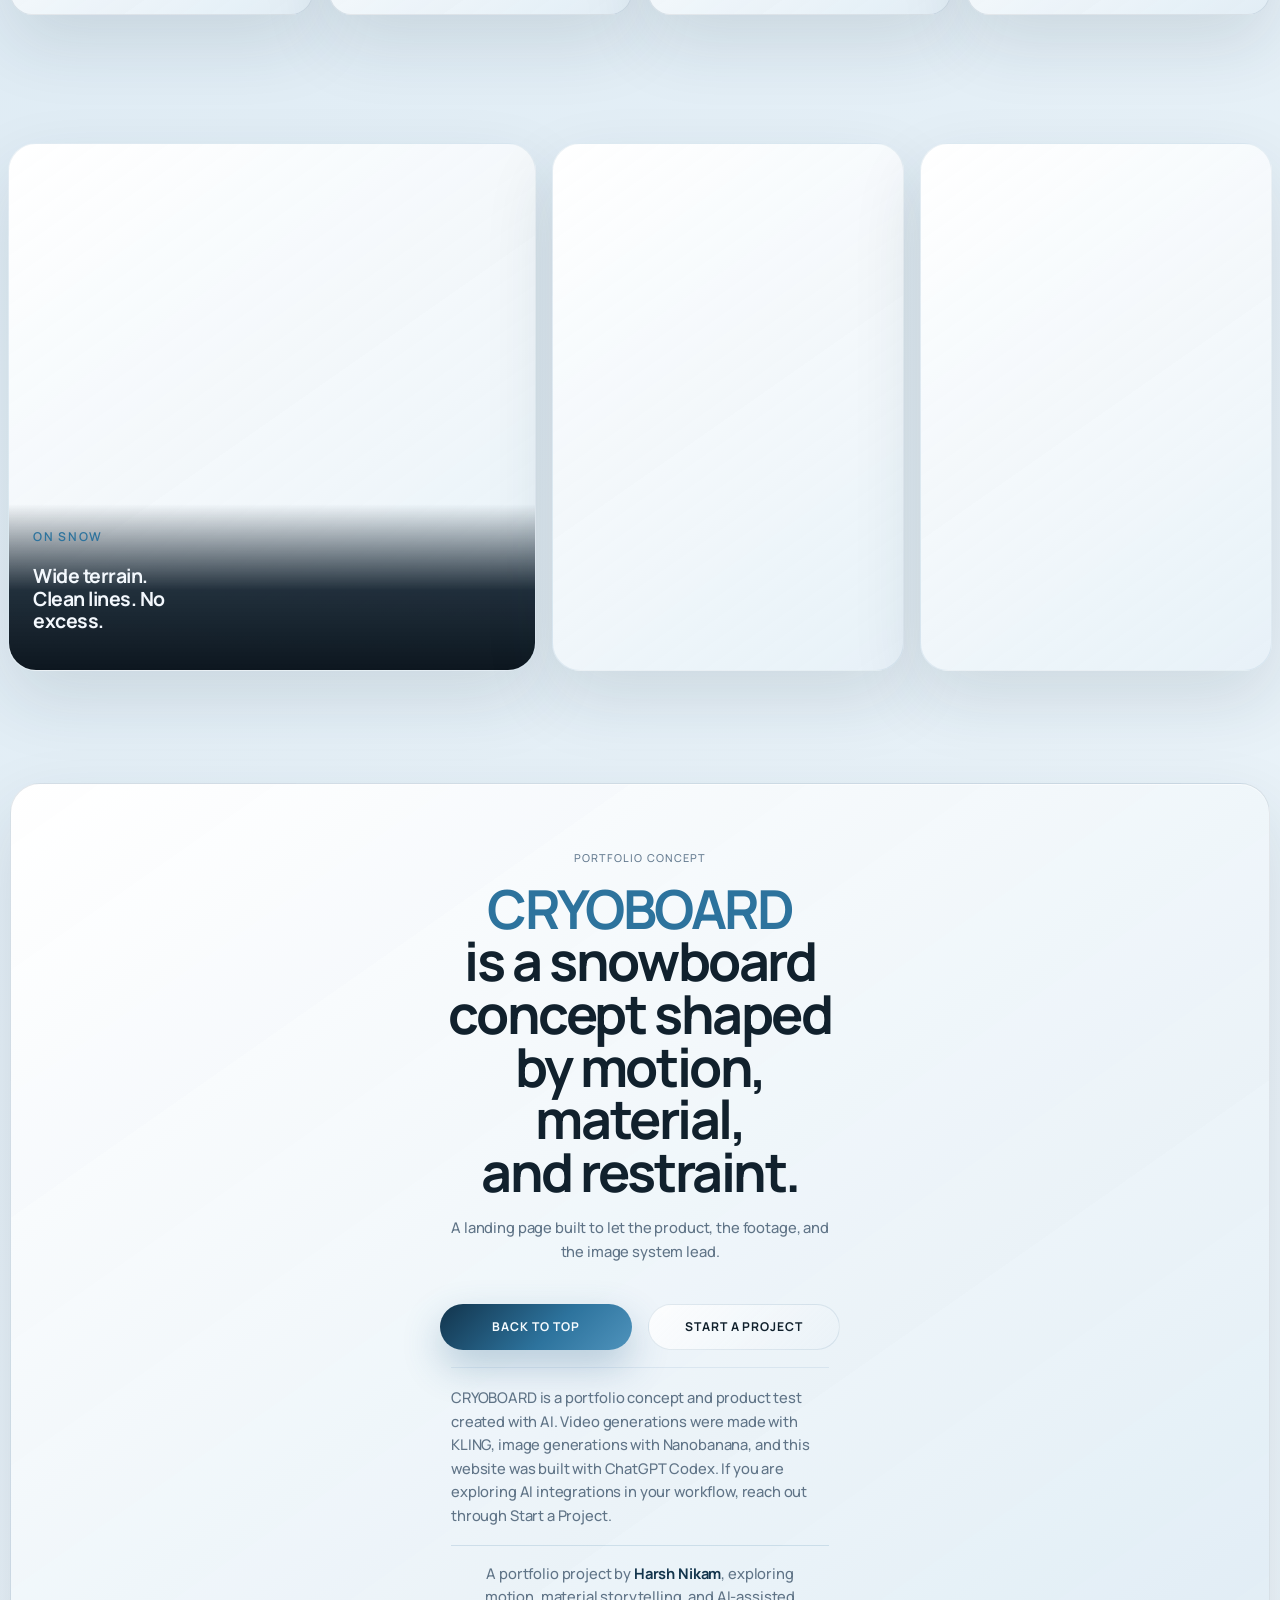
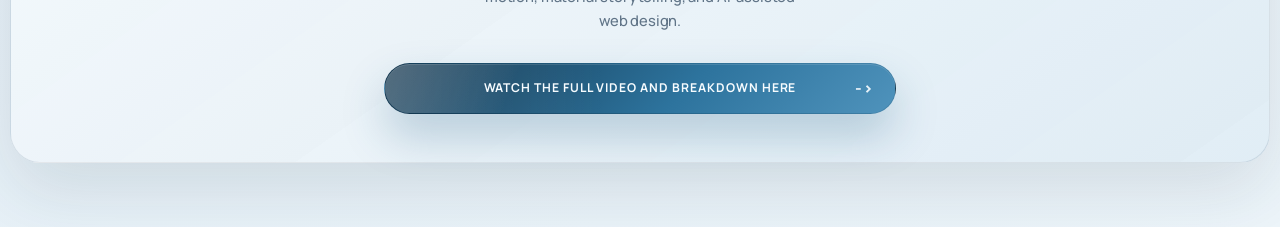
==== commit d22dd85a: "Fix Vercel analytics script path" ====
--- a/index.html
+++ b/index.html
@@ -15,7 +15,6 @@
       rel="stylesheet"
     />
     <link rel="stylesheet" href="./styles.css" />
-    <script defer src="https://cdn.vercel-insights.com/v1/script.js"></script>
   </head>
   <body class="is-loading">
     <div class="intro-loader" aria-hidden="true">
@@ -347,13 +346,12 @@
       </main>
     </div>
 
-    <!-- Replace <unique-path> with the Vercel Web Analytics path from your deployed project. -->
     <script>
       window.va = window.va || function () {
         (window.vaq = window.vaq || []).push(arguments);
       };
     </script>
-    <script defer src="/<unique-path>/script.js"></script>
+    <script defer src="/_vercel/insights/script.js"></script>
     <script src="./script.js"></script>
   </body>
 </html>
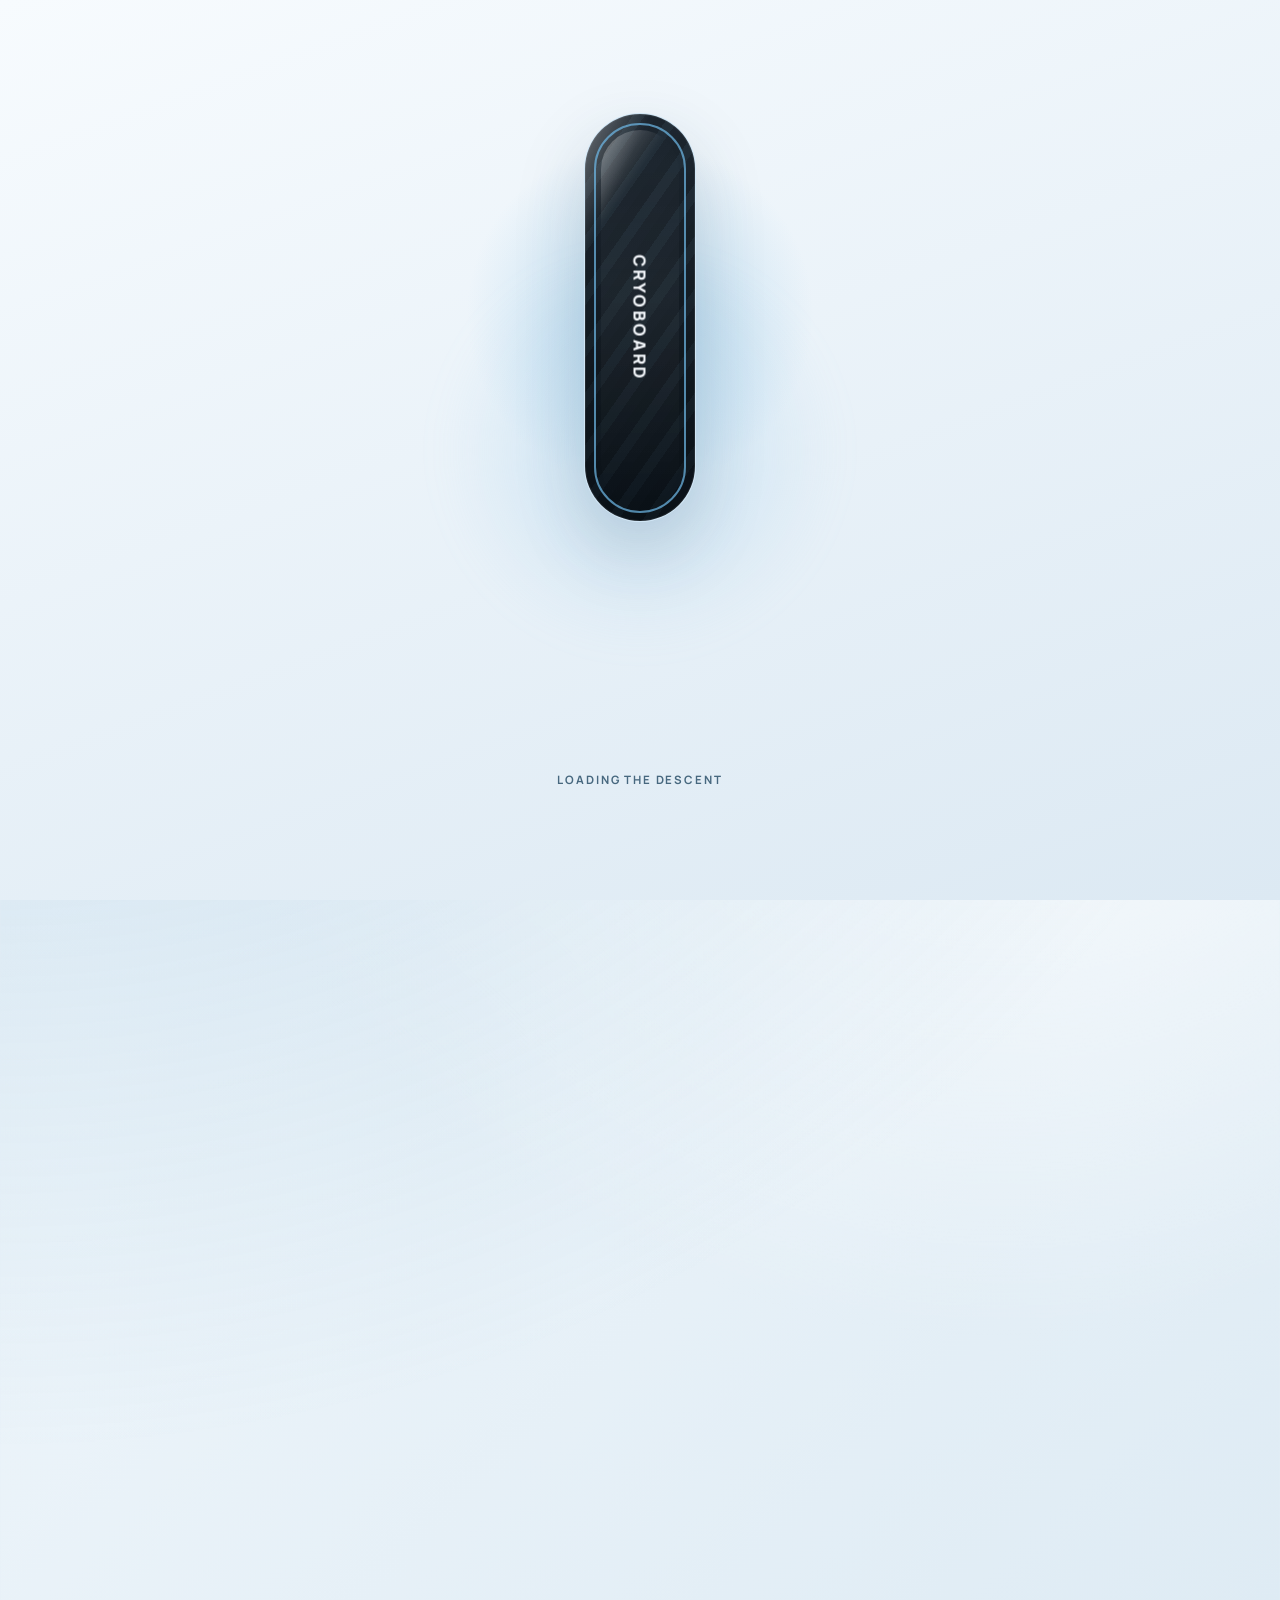
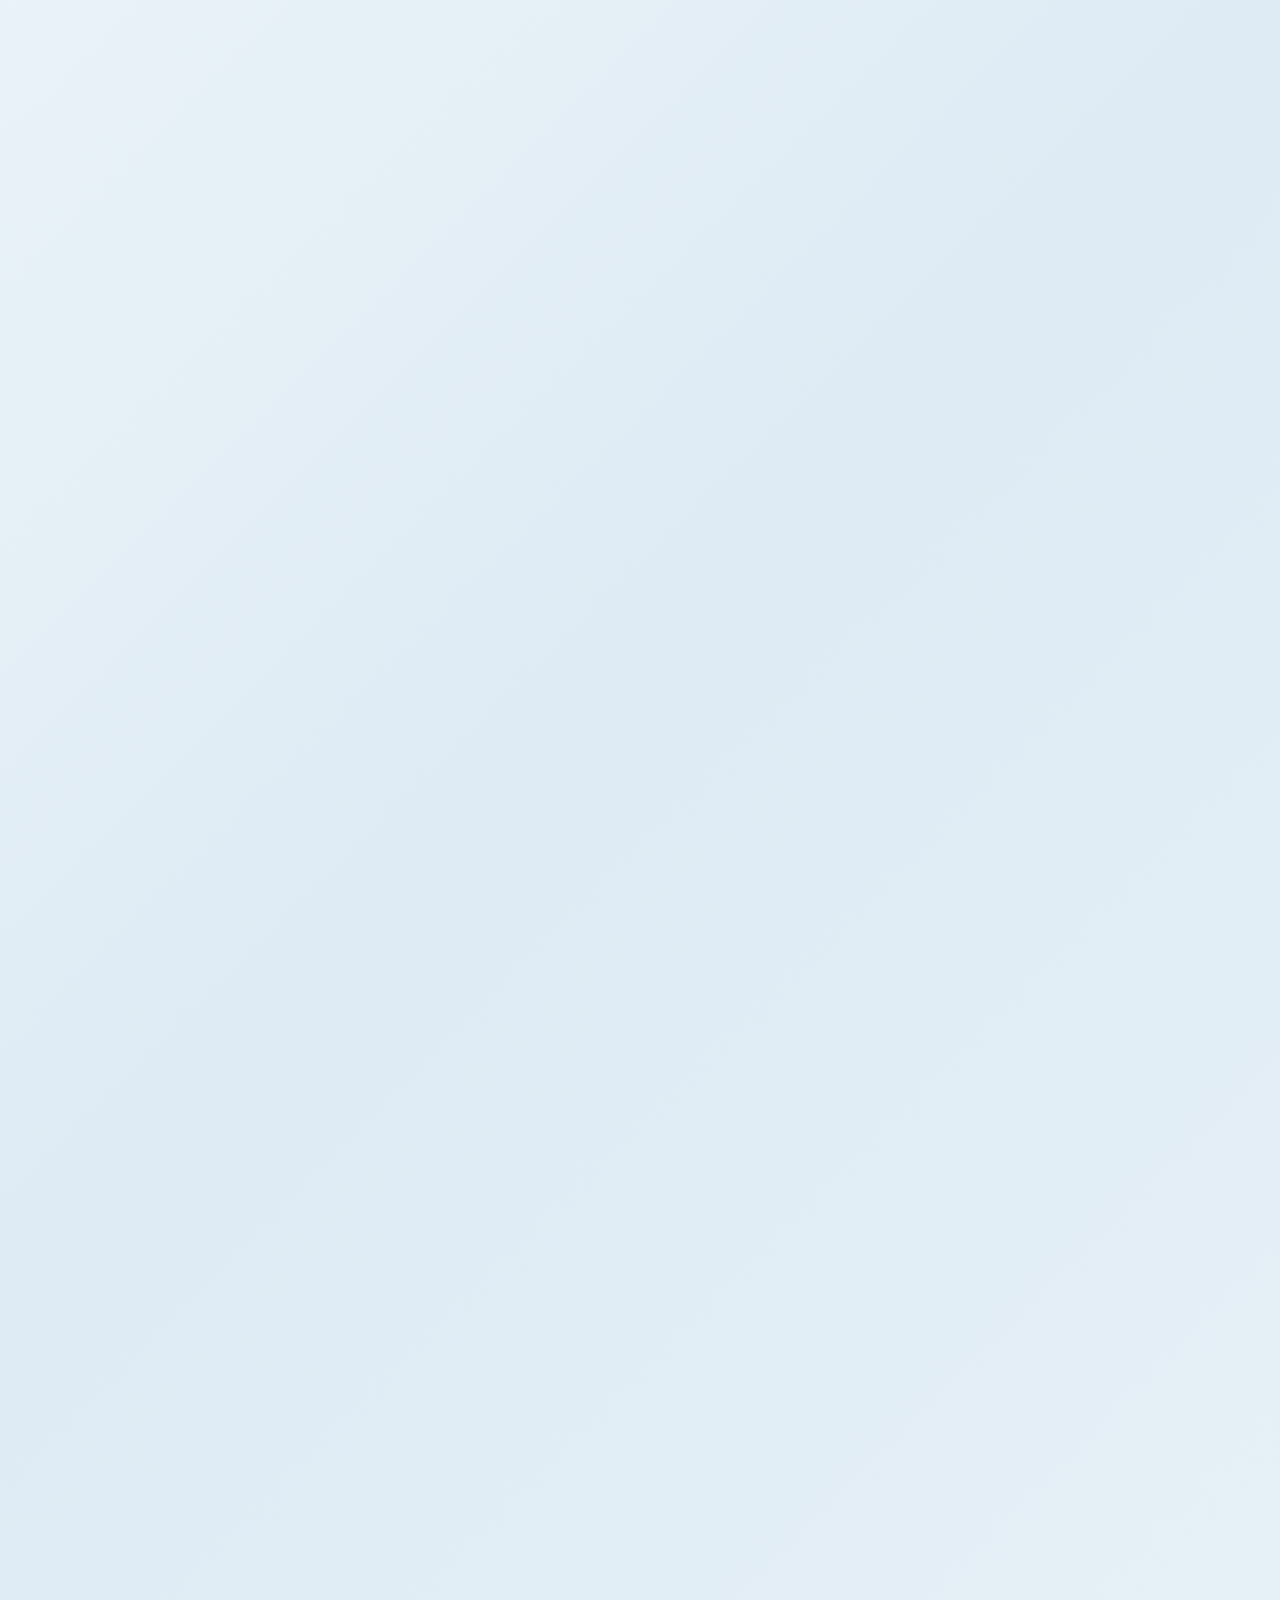
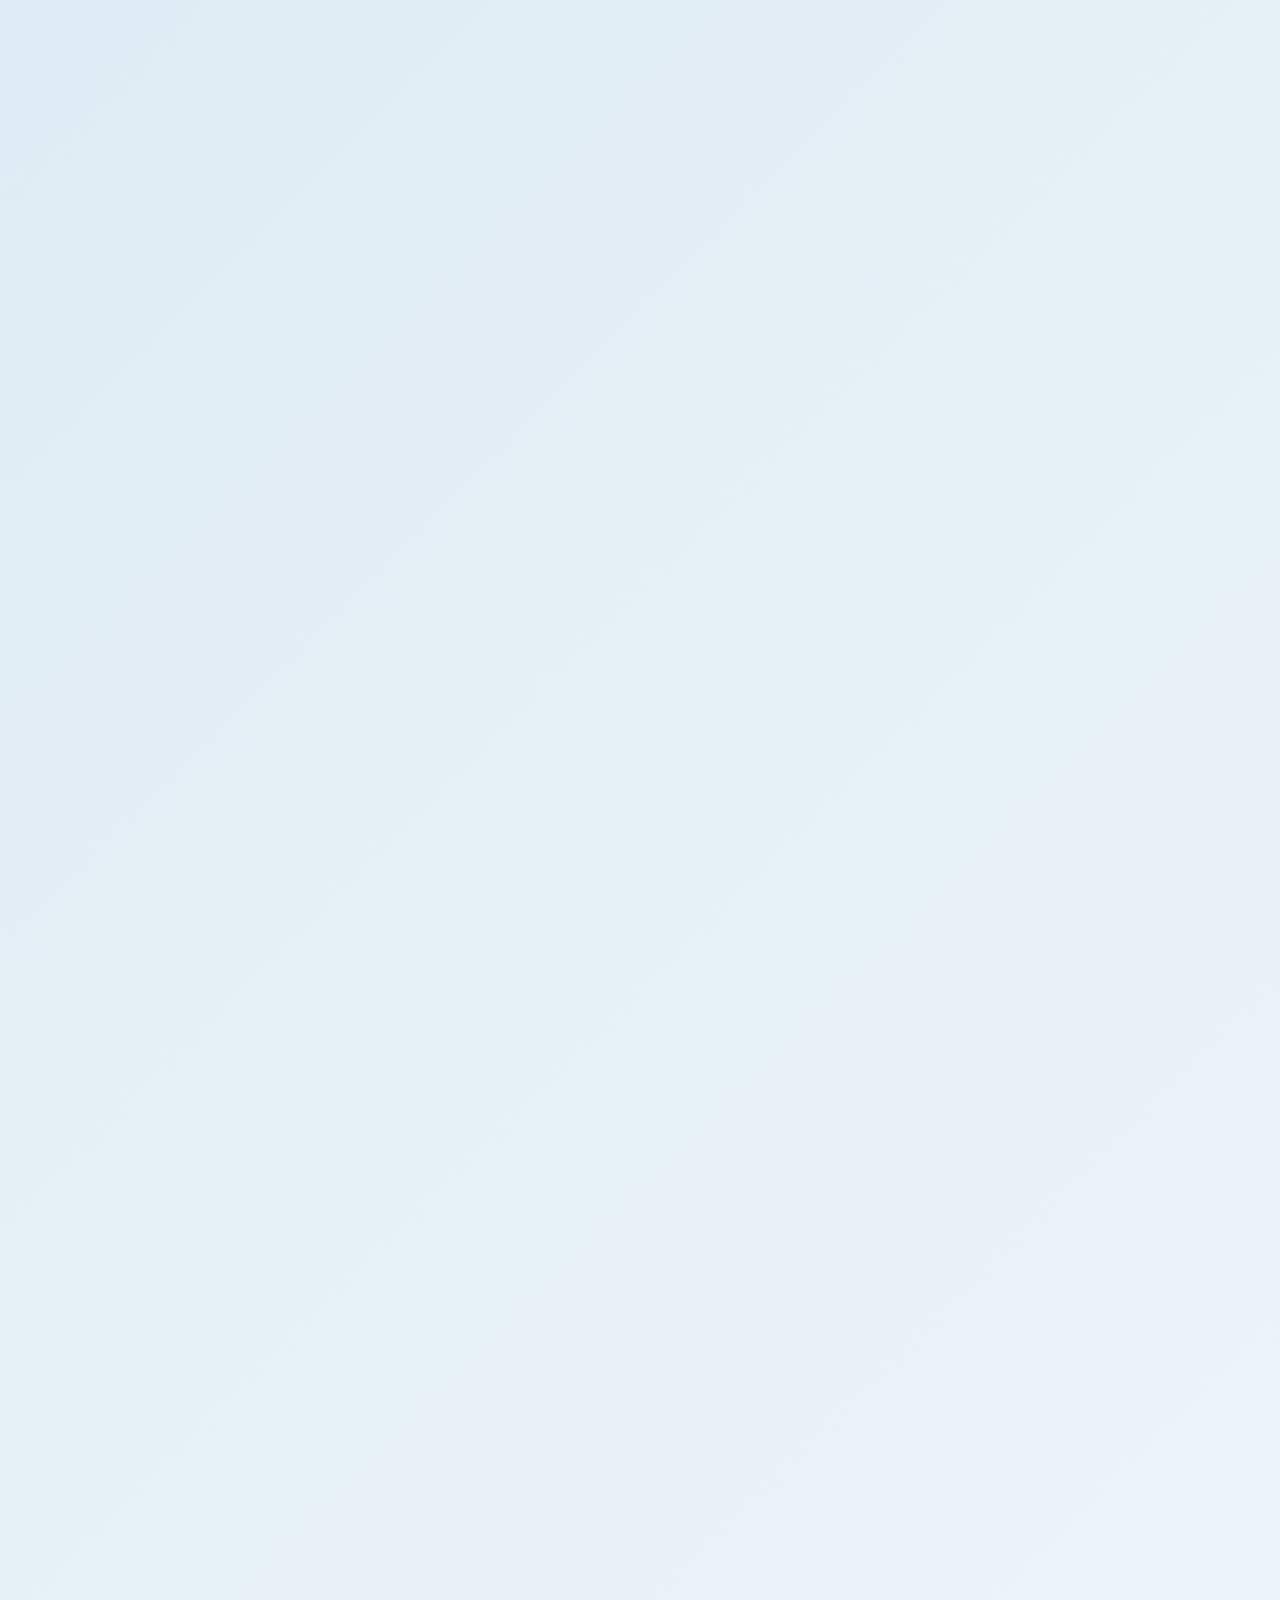
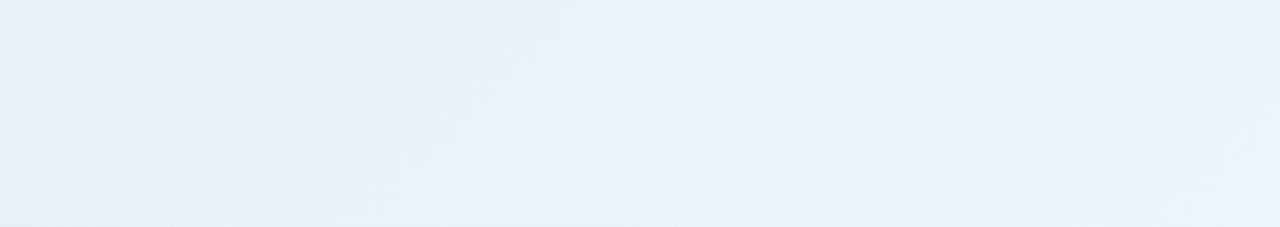
==== commit 7137039b: "Merge a6031ae0e565eba605468ff26159c0bd4b257ee6 into d22dd85a8e4e6a56c3521c2bbda9b71a772e3d8c" ====
--- a/index.html
+++ b/index.html
@@ -15,6 +15,7 @@
       rel="stylesheet"
     />
     <link rel="stylesheet" href="./styles.css" />
+    <script defer src="https://cdn.vercel-insights.com/v1/script.js"></script>
   </head>
   <body class="is-loading">
     <div class="intro-loader" aria-hidden="true">
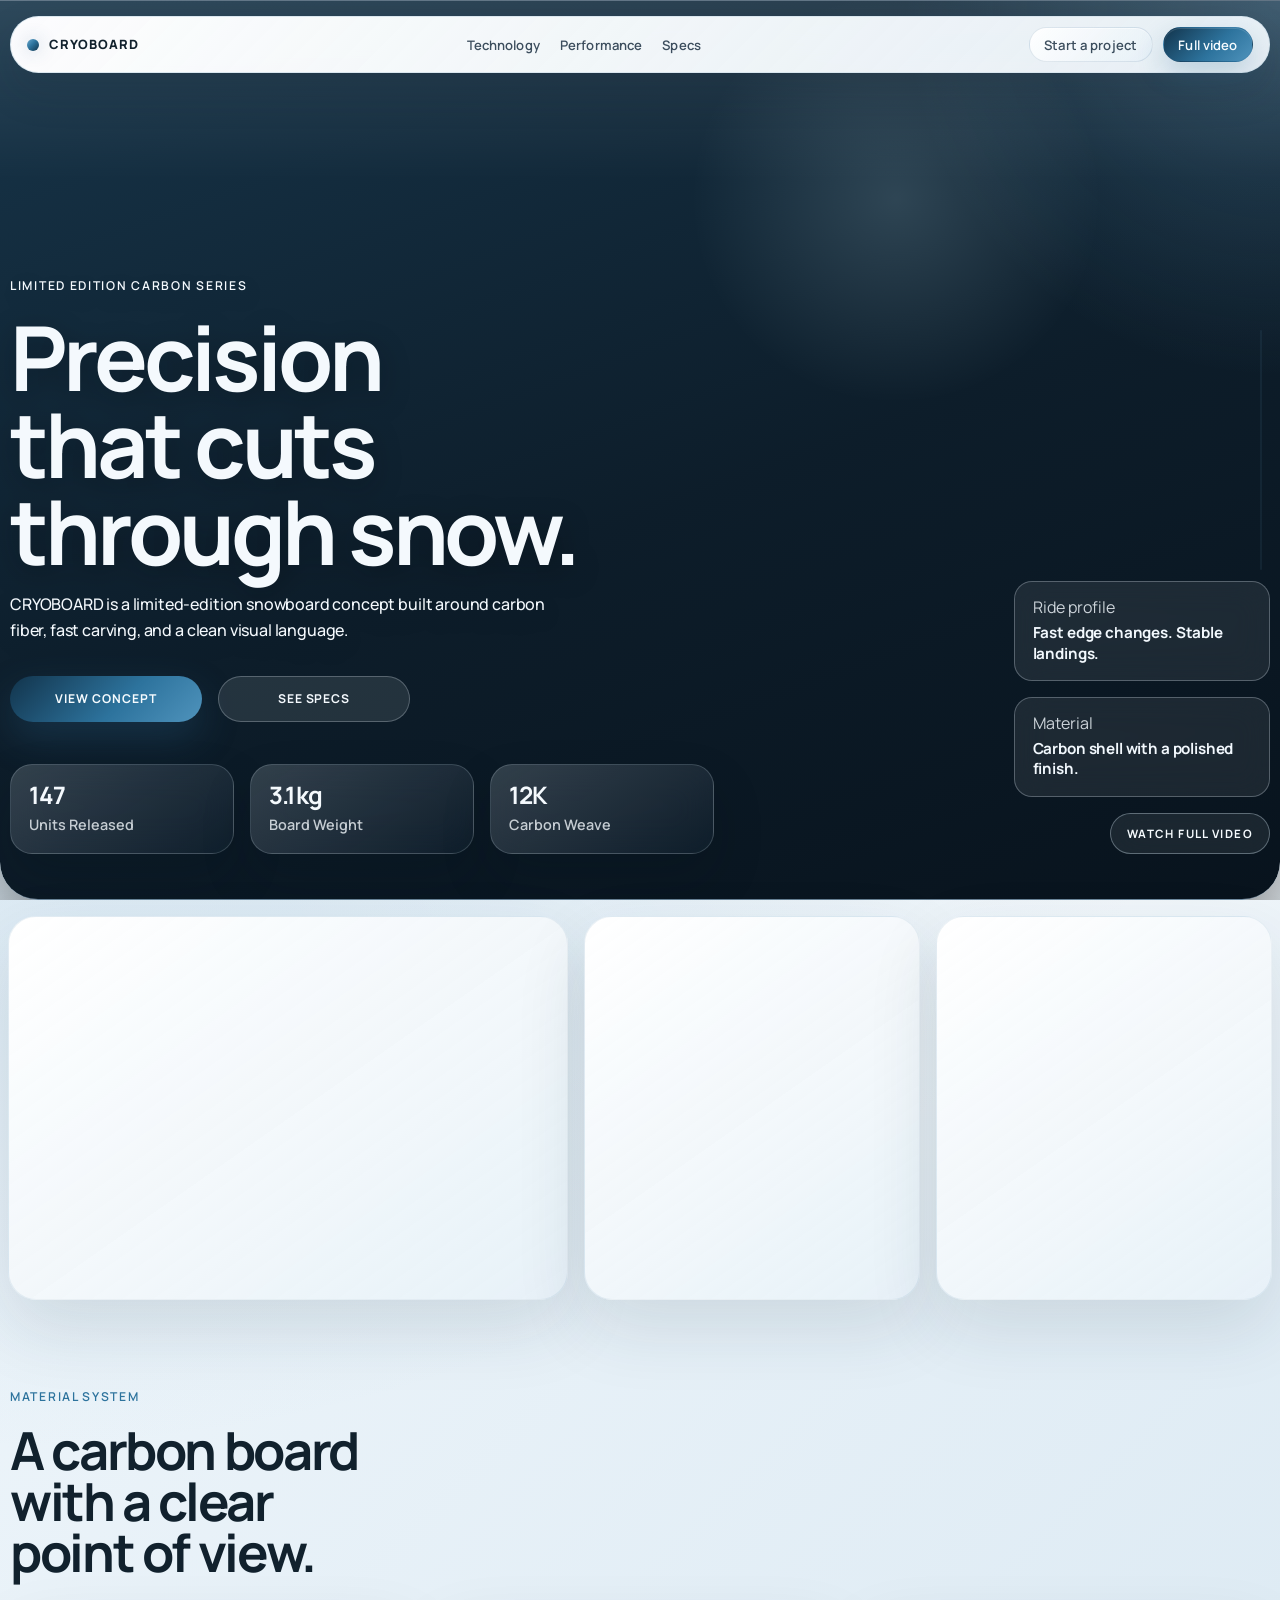
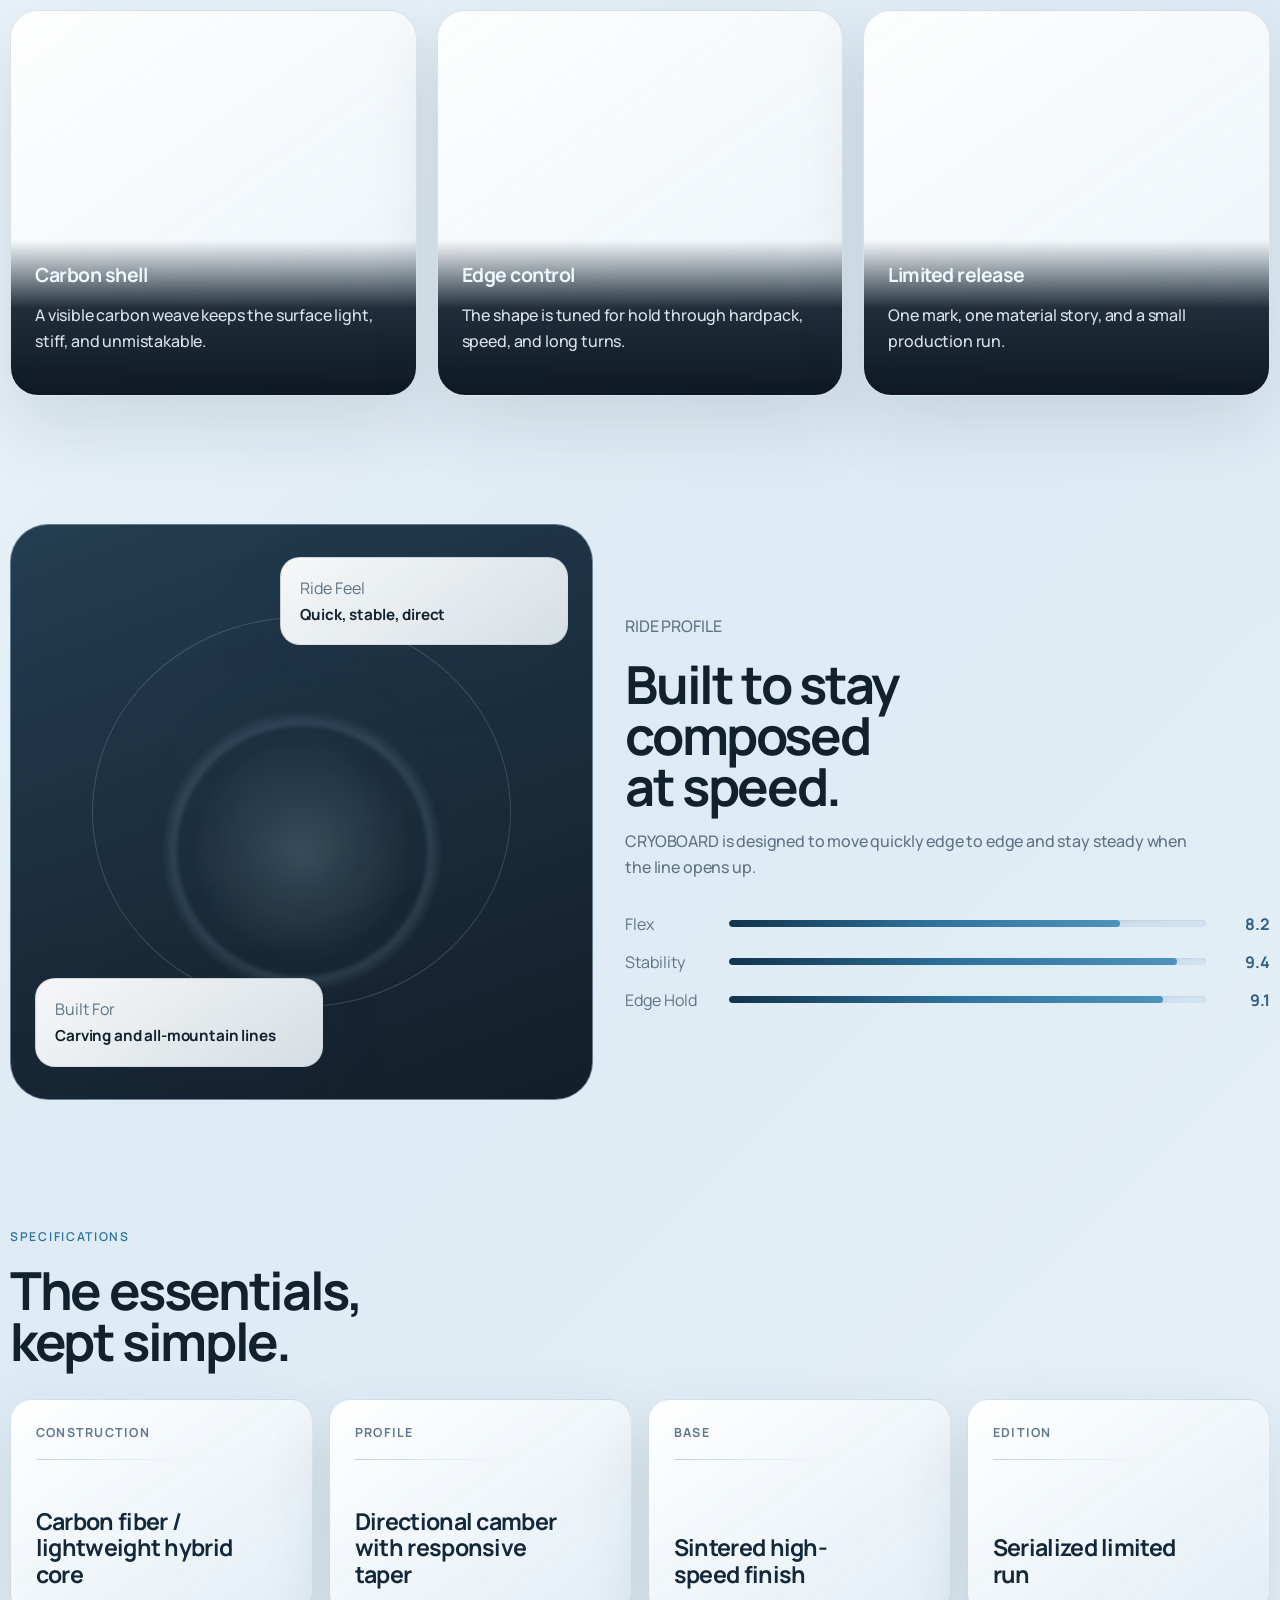
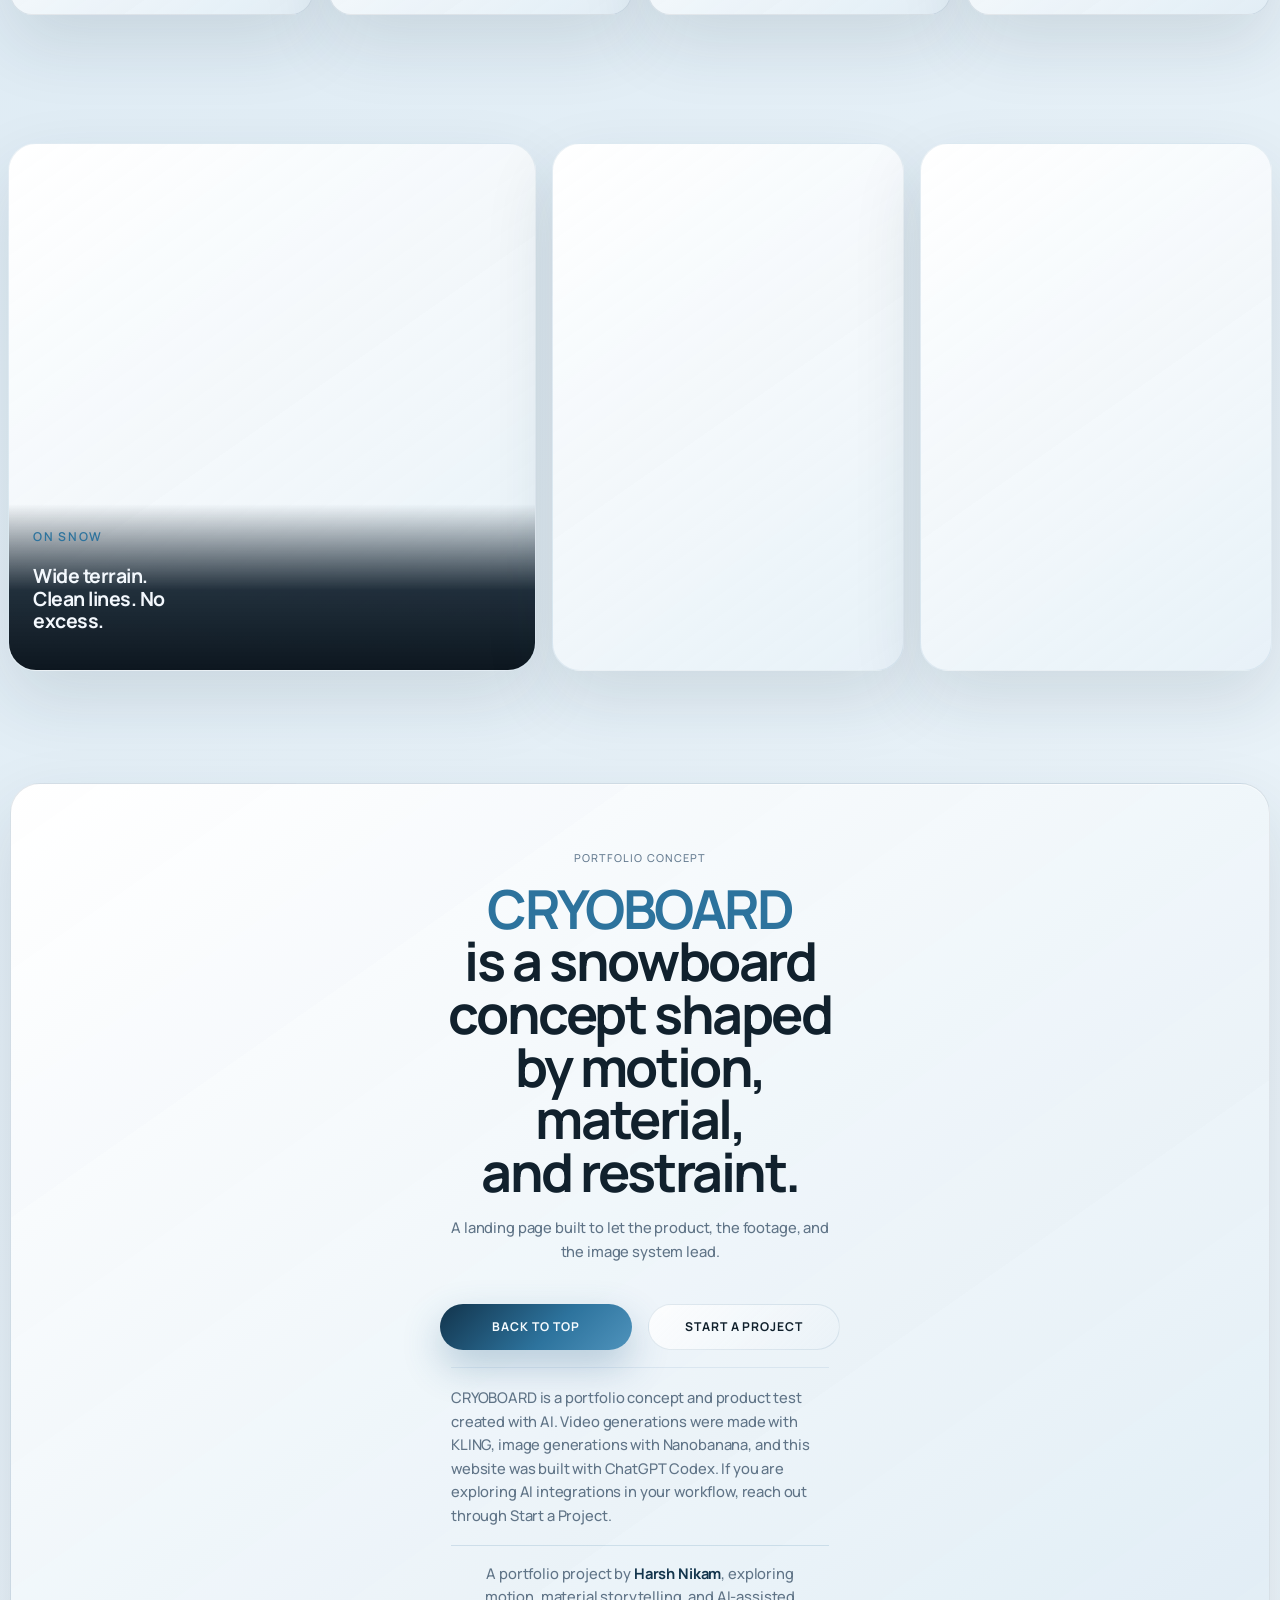
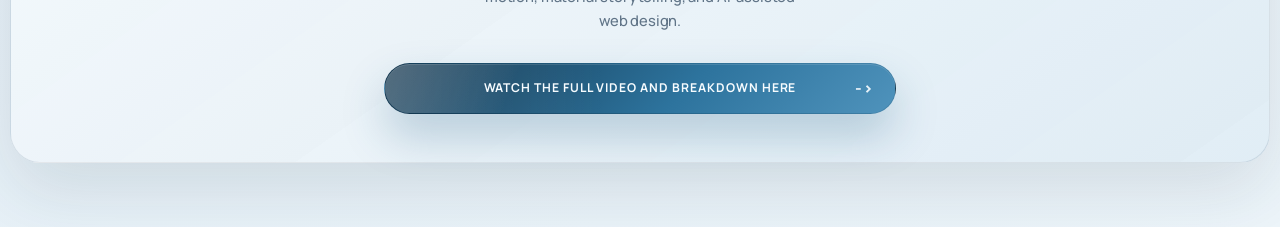
==== commit 1030e384: "Merge d48f27f42245985f735dc1753a480737eb7584de into d22dd85a8e4e6a56c3521c2bbda9b71a772e3d8c" ====
--- a/index.html
+++ b/index.html
@@ -15,7 +15,10 @@
       rel="stylesheet"
     />
     <link rel="stylesheet" href="./styles.css" />
-    <script defer src="https://cdn.vercel-insights.com/v1/script.js"></script>
+    <script>
+      window.va = window.va || function () { (window.vaq = window.vaq || []).push(arguments); };
+    </script>
+    <script defer src="/_vercel/insights/script.js"></script>
   </head>
   <body class="is-loading">
     <div class="intro-loader" aria-hidden="true">
